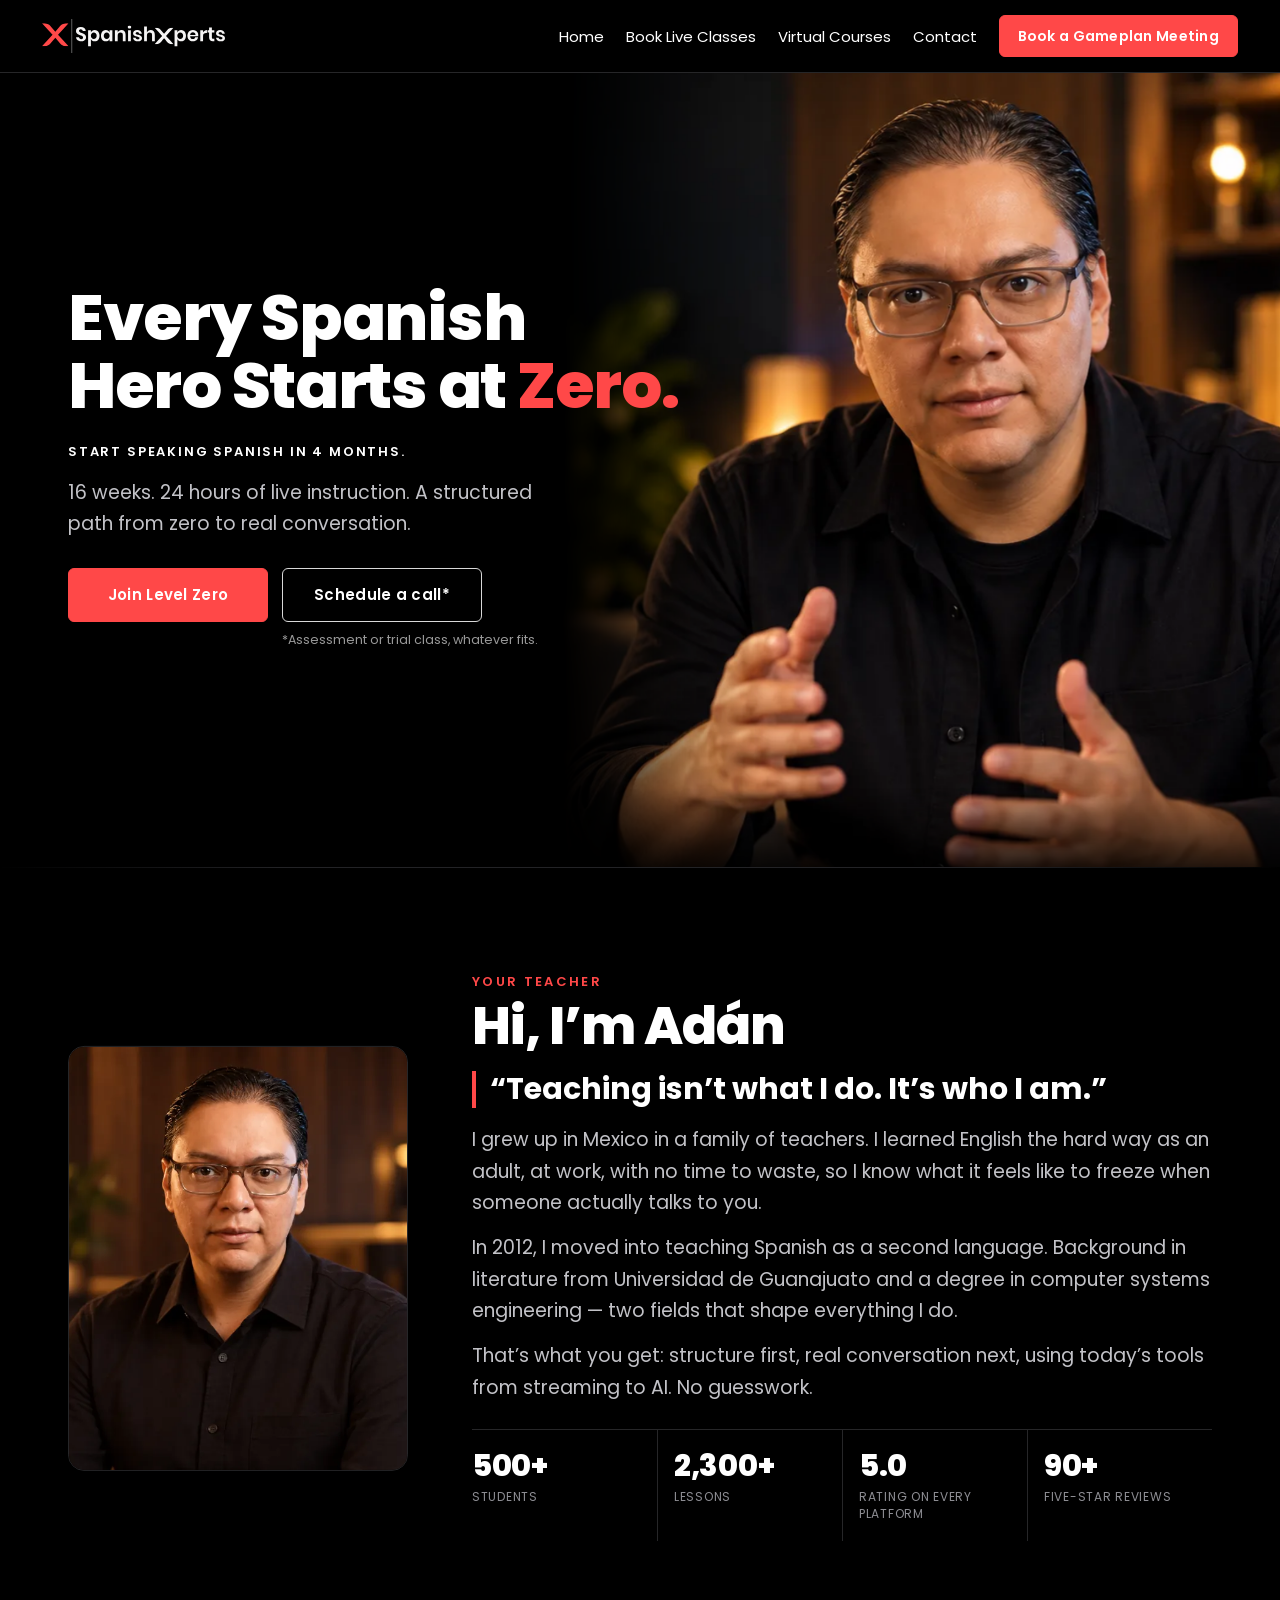
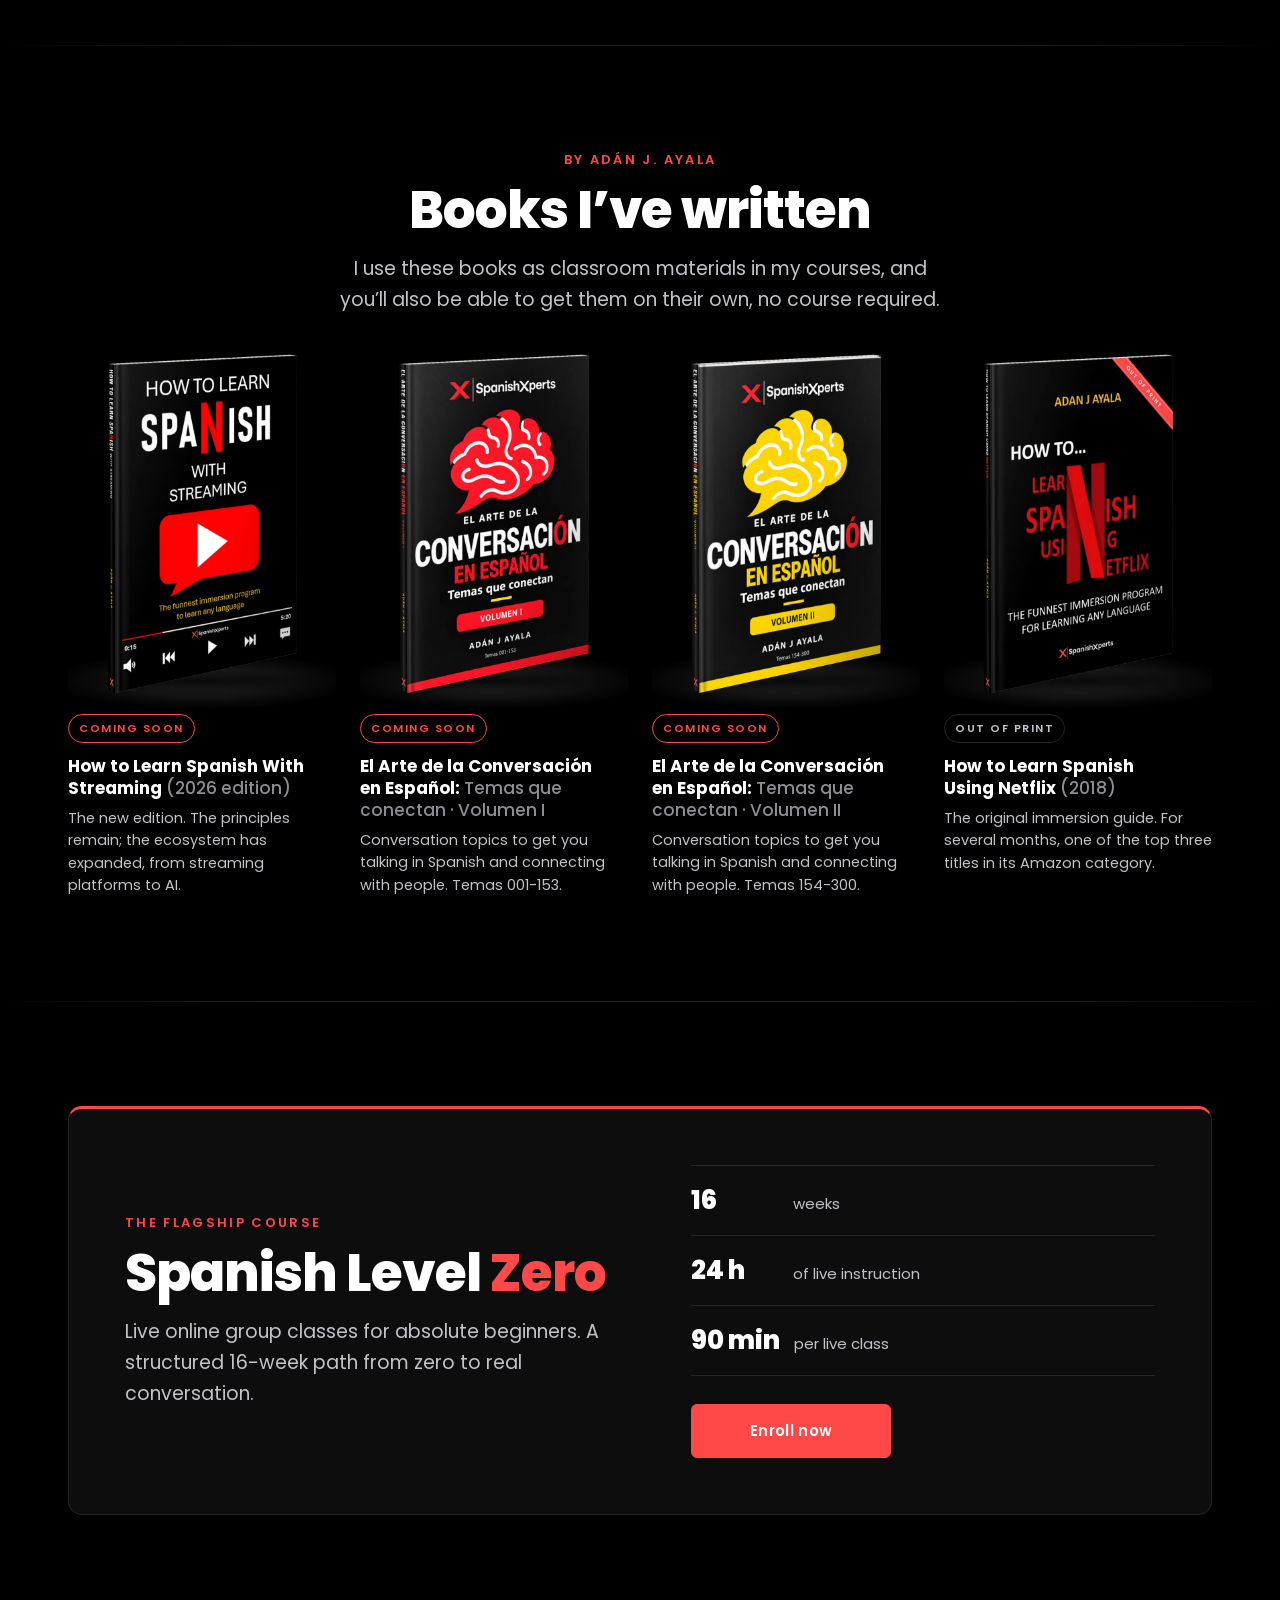
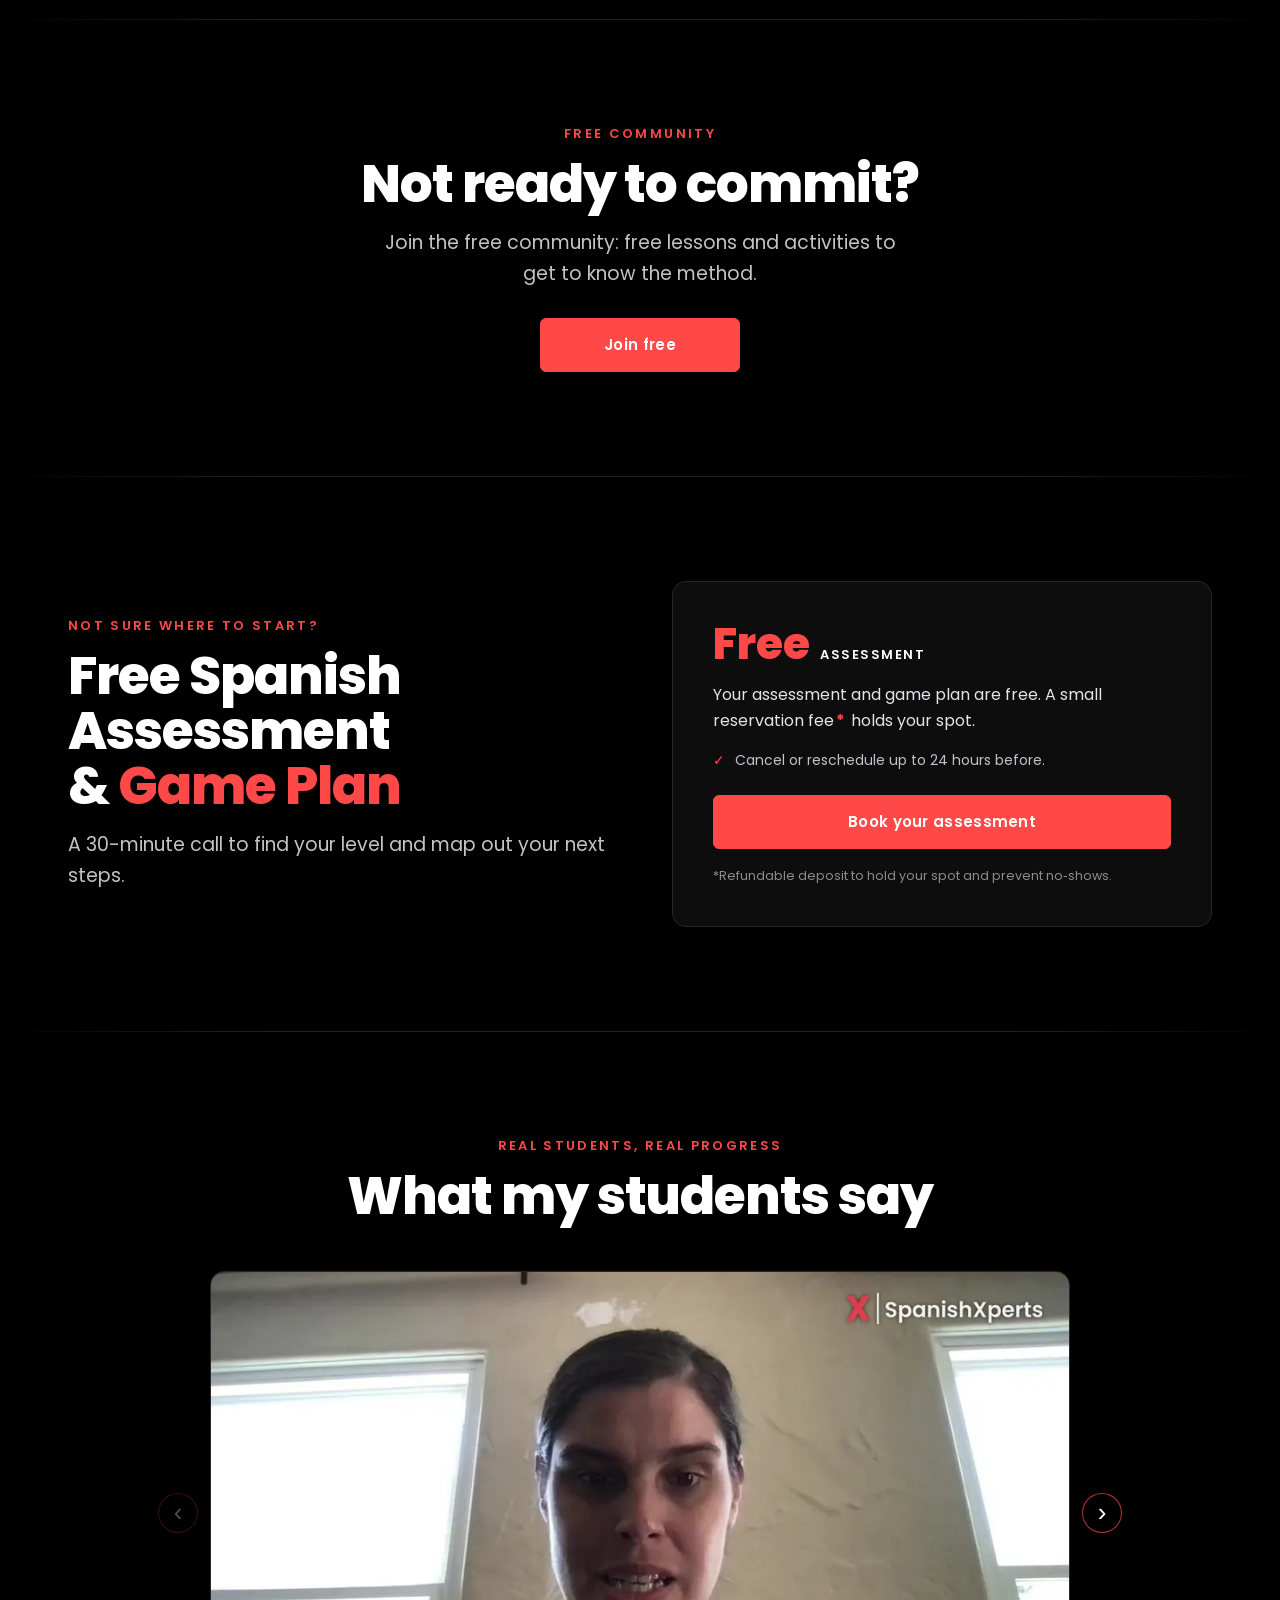
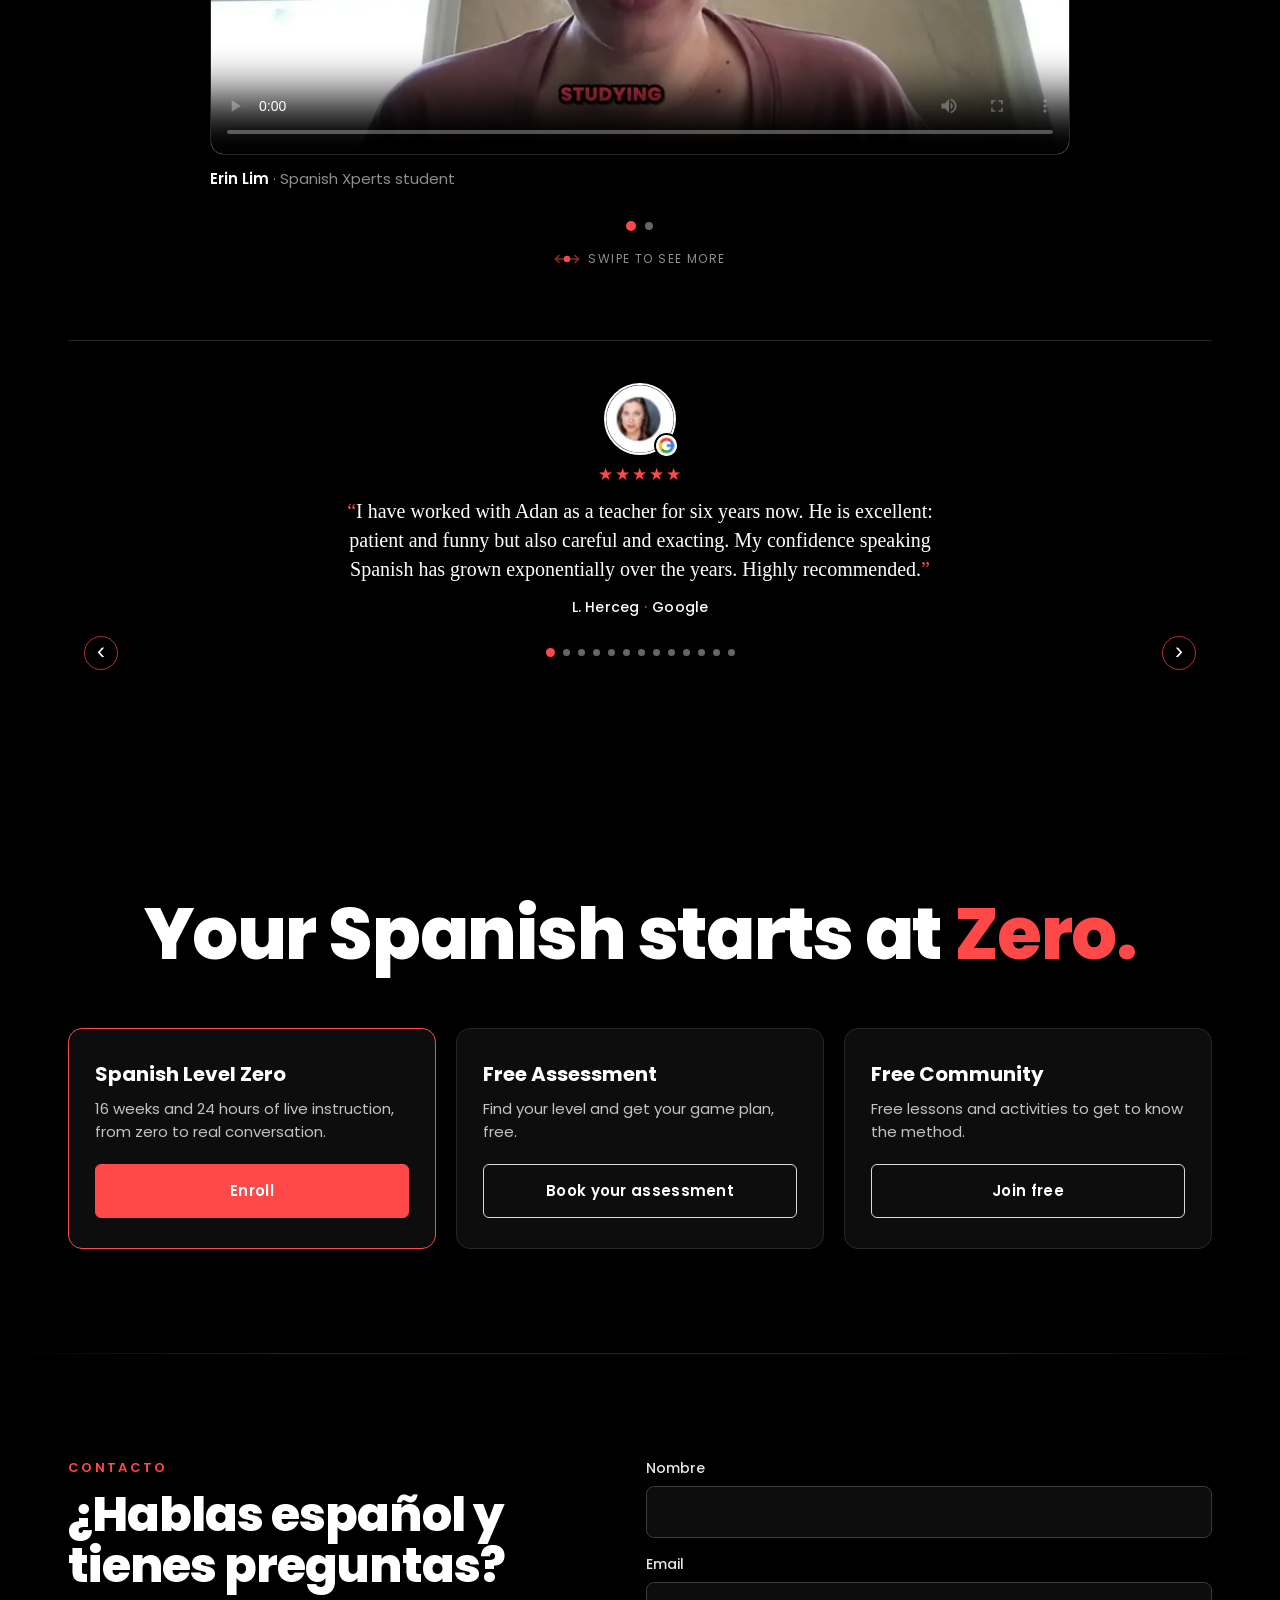
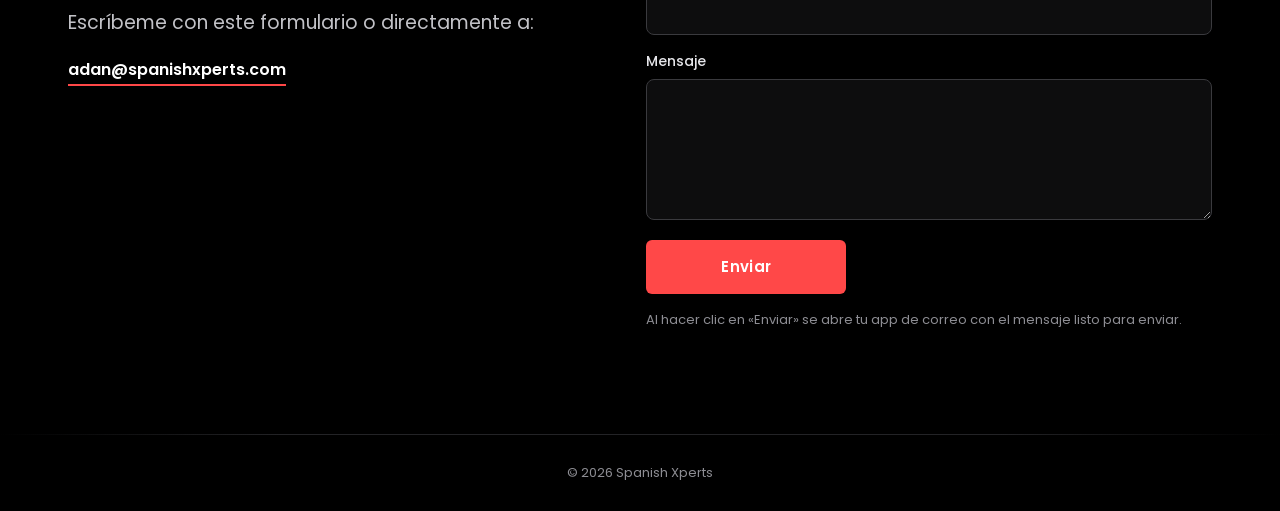
==== index.html @ a9604e14 "Homepage books: unify all covers to one 3/4 mockup template (same angle, size, shape, shadow)" ====
<!doctype html>
<html lang="en">
<head>
<!-- =====================================================================
     CONFIG / PLACEHOLDERS  (Spanish Xperts homepage embed)
     Reemplaza SOLO el texto entre comillas de la derecha por tu URL real
     (debe empezar con https://). No cambies los nombres de la izquierda.
     Ejemplo:  ENROLL_URL: "https://www.spanishxperts.com/level-zero"
     Mientras un valor siga siendo el placeholder, ese botón no hace nada.
     ===================================================================== -->
<script>
window.SX_CONFIG = {
    ENROLL_URL:          "ENROLL_URL"   /* Link de inscripción a Spanish Level Zero (página de pago / plan / programa) */,
    COMMUNITY_URL:       "COMMUNITY_URL"   /* Link para unirse a la comunidad gratuita */,
    ASSESSMENT_URL:      "https://spanishxperts.as.me"   /* Link de Wix Bookings del servicio "Free Spanish Assessment & Game Plan" */,
    VIDEO_LISA_VERTICAL: "https://video.wixstatic.com/video/fa487c_cf9d4efc0e59481c92103ec9bae3cb8b/720p/mp4/file.mp4"   /* URL de Wix Media de lisa_herceg_vertical_logo.mp4 */,
    VIDEO_ERIN_VERTICAL: "https://video.wixstatic.com/video/fa487c_6b6a15435828456ab7bf0d5fbafefe4f/720p/mp4/file.mp4"   /* URL de Wix Media de erin_lim_vertical_logo.mp4 */,
    VIDEO_LISA_16X9:     "https://video.wixstatic.com/video/fa487c_00bb8e5eb4094c19a763ba732ab861a2/720p/mp4/file.mp4"   /* URL de Wix Media de lisa_herceg_16x9_logo.mp4 */,
    VIDEO_ERIN_16X9:     "https://video.wixstatic.com/video/fa487c_65ab8b40d3a34971b05178c5579c52d2/720p/mp4/file.mp4"   /* URL de Wix Media de erin_lim_16x9_logo.mp4 */
};
</script>
<meta charset="utf-8">
<meta name="viewport" content="width=device-width,initial-scale=1">
<title>SpanishXperts – Every Spanish Hero Starts at Zero</title>
<link rel="icon" href="assets/logo.svg">
<link rel="preconnect" href="https://fonts.googleapis.com">
<link rel="preconnect" href="https://fonts.gstatic.com" crossorigin>
<link href="https://fonts.googleapis.com/css2?family=Poppins:wght@400;500;600;700;800&display=swap" rel="stylesheet">
<style>
:root{--sx-red:#FF4848;--sx-bg:#000;--sx-card:#0d0d0e;--sx-line:#262628;--sx-grey:#c2c2c7;--sx-dim:#8d8d93}
*,*::before,*::after{box-sizing:border-box}
html,body{margin:0;padding:0;background:#000;overflow-x:hidden}
body{color:#fff;font-family:Poppins,system-ui,-apple-system,"Segoe UI",Arial,sans-serif;-webkit-font-smoothing:antialiased;-webkit-text-size-adjust:100%;text-size-adjust:100%}
.sx img{display:block;max-width:100%;height:auto}
.sx-wrap{width:100%;max-width:1120px;margin:0 auto;padding:0 22px}
.sx-sec{position:relative;padding:72px 0}
.sx-sec+.sx-sec{border-top:1px solid #161618}
.sx-red{color:var(--sx-red)}
.sx-kicker{margin:0;font-size:12px;font-weight:600;letter-spacing:.18em;text-transform:uppercase;color:var(--sx-red)}
.sx-h1,.sx-h2{margin:0;font-weight:800;letter-spacing:-.02em;line-height:1.06;text-wrap:balance}
.sx-h2{font-size:clamp(30px,8.6vw,52px);margin-top:12px}
.sx-p{margin:16px 0 0;font-size:16px;line-height:1.65;color:var(--sx-grey);font-weight:400}
.sx-btns{display:flex;flex-direction:column;gap:12px;margin-top:28px}.sx-callwrap{display:flex;flex-direction:column;align-items:stretch;gap:8px}.sx-callwrap .sx-btn{width:100%;box-sizing:border-box}.sx .sx-callnote{margin:0;font-size:12.5px;line-height:1.4;color:#9a9a9a;text-align:center}
.sx-btn{display:inline-flex;align-items:center;justify-content:center;min-height:54px;padding:12px 18px;border:1.5px solid var(--sx-red);border-radius:6px;background:var(--sx-red);color:#fff;font:600 15px/1.2 Poppins,system-ui,sans-serif;letter-spacing:.02em;text-decoration:none;text-align:center;cursor:pointer;transition:background .2s,border-color .2s,color .2s,transform .2s;-webkit-tap-highlight-color:transparent}
.sx-btn:hover{background:#ff2f2f;border-color:#ff2f2f}
.sx-btn:focus-visible{outline:2px solid #fff;outline-offset:3px}
.sx-btn.sx-outline{background:transparent;border-color:rgba(255,255,255,.85)}
.sx-btn.sx-outline:hover{background:#fff;color:#000;border-color:#fff}
@media (min-width:768px){
 .sx-wrap{padding:0 40px}
 .sx-sec{padding:104px 0}
 .sx-kicker{font-size:13px}
 .sx-p{font-size:18px}
 .sx-btns{flex-direction:row;flex-wrap:wrap;gap:14px}.sx-callwrap{position:relative;display:block}.sx-callwrap .sx-btn{width:auto}.sx .sx-callnote{position:absolute;top:100%;left:0;right:0;margin-top:9px;white-space:nowrap;text-align:center}.sx-hero .sx-btns{margin-bottom:34px}
 .sx-btn{min-width:200px;padding:12px 28px}
}

.sx-hero{padding:0 0 64px;overflow:hidden}
.sx-hero-photo{position:relative;width:100%;aspect-ratio:900/1060;overflow:hidden;background:#0b0b0b}
.sx .sx-hero-photo img{width:100%;height:100%;object-fit:cover;object-position:50% 0}
.sx-hero-photo::after{content:"";position:absolute;inset:0;background:linear-gradient(0deg,#000 0%,rgba(0,0,0,.8) 12%,rgba(0,0,0,0) 25%)}
.sx-hero-content{position:relative;z-index:2;margin-top:-118px}
.sx-h1{font-size:clamp(36px,10.4vw,80px)}
.sx-hero .sx-tag{margin:22px 0 0;font-size:13px;font-weight:600;letter-spacing:.14em;text-transform:uppercase;color:#fff;line-height:1.5}
.sx-hero .sx-p{max-width:470px}
.sx-small{margin:16px 0 0;font-size:14px;color:var(--sx-dim);text-align:center}
.sx-laptop{margin:40px 0 0;position:relative}
.sx-laptop img{width:100%;aspect-ratio:16/9;object-fit:cover;border-radius:12px;border:1px solid var(--sx-line)}
.sx-laptop figcaption{position:absolute;left:12px;bottom:12px;padding:6px 12px;border-radius:999px;background:rgba(0,0,0,.72);font-size:12px;font-weight:500;letter-spacing:.04em;color:#fff}
.sx-laptop figcaption::before{content:"";display:inline-block;width:7px;height:7px;border-radius:50%;background:var(--sx-red);margin-right:8px;vertical-align:1px}
@media (min-width:900px){
 .sx-hero{padding:0;min-height:720px;display:flex;align-items:center}
 .sx-hero-photo{position:absolute;top:0;left:46.8%;right:0;bottom:0;width:auto;aspect-ratio:auto}
 .sx .sx-hero-photo img{object-position:15% 0;transform:none}
 .sx-hero-photo::before{display:none}
 .sx-hero-photo::after{background:linear-gradient(90deg,#000 0%,rgba(0,0,0,.75) 7%,rgba(0,0,0,.45) 14%,rgba(0,0,0,.18) 21%,rgba(0,0,0,0) 28%),linear-gradient(0deg,rgba(0,0,0,.8) 0%,rgba(0,0,0,0) 10%)}
 .sx-hero-content{margin-top:0;padding-top:96px;padding-bottom:96px}
 .sx-hero-text{max-width:min(560px,calc(54vw - 90px))}
 .sx-h1{font-size:clamp(48px,5.4vw,76px)}
 .sx-small{text-align:left}
 .sx-laptop{position:absolute;z-index:3;margin:0;right:32px;bottom:36px;width:min(270px,21vw);box-shadow:0 18px 50px rgba(0,0,0,.7)}
 .sx-laptop figcaption{font-size:12px;left:10px;bottom:10px;padding:5px 10px}
}

.sx-about-grid{display:grid;grid-template-columns:104px 1fr;column-gap:18px;row-gap:22px;align-items:center}
.sx .sx-portrait{grid-column:1;grid-row:1;width:104px;height:104px;border-radius:14px;object-fit:cover;object-position:50% 16%;border:1px solid var(--sx-line)}
.sx-about-title{grid-column:2;grid-row:1}
.sx-about-title .sx-h2{margin-top:6px}
.sx-about-body{grid-column:1/-1;grid-row:2}
.sx-about-body .sx-p{margin-top:0}
.sx-stats{display:grid;grid-template-columns:1fr 1fr;margin-top:26px;border-top:1px solid var(--sx-line)}
.sx-stat{padding:18px 0;border-bottom:1px solid var(--sx-line)}
.sx-stat:nth-child(odd){padding-right:14px;border-right:1px solid var(--sx-line)}
.sx-stat:nth-child(even){padding-left:16px}
.sx-stat b{display:block;font-size:26px;font-weight:800;line-height:1.1;letter-spacing:-.01em}
.sx-stat span{display:block;margin-top:6px;font-size:12px;line-height:1.4;color:var(--sx-dim);letter-spacing:.06em;text-transform:uppercase}
@media (min-width:768px){
 .sx-about-grid{grid-template-columns:minmax(240px,340px) 1fr;column-gap:64px;row-gap:18px}
 .sx .sx-portrait{grid-row:1/span 2;width:100%;height:auto;aspect-ratio:4/5;border-radius:16px;align-self:center}
 .sx-about-title{align-self:end}
 .sx-about-body{grid-column:2;align-self:start}
 .sx-stats{grid-template-columns:repeat(4,1fr)}
 .sx-stat,.sx-stat:nth-child(odd),.sx-stat:nth-child(even){padding:20px 16px 18px 0;border-right:0;border-bottom:0}
 .sx-stat+.sx-stat{padding-left:16px;border-left:1px solid var(--sx-line)}
 .sx-stat b{font-size:30px}
}

.sx-lz-card{border:1px solid var(--sx-line);border-top:3px solid var(--sx-red);border-radius:14px;background:var(--sx-card);padding:30px 22px}
.sx-facts{list-style:none;margin:26px 0 0;padding:0;display:grid;gap:0;border-top:1px solid var(--sx-line)}
.sx-facts li{display:flex;align-items:baseline;gap:14px;padding:15px 0;border-bottom:1px solid var(--sx-line)}
.sx-facts b{min-width:88px;font-size:26px;font-weight:800;letter-spacing:-.01em}
.sx-facts span{font-size:15px;color:var(--sx-grey)}
.sx-lz .sx-btn{width:100%}
@media (min-width:768px){
 .sx-lz-card{padding:56px;display:grid;grid-template-columns:1.1fr 1fr;gap:56px;align-items:center}
 .sx-facts{margin-top:0}
 .sx-lz .sx-btn{width:auto}
}

.sx-comm{text-align:center}
.sx-comm .sx-p{max-width:520px;margin-left:auto;margin-right:auto}
.sx-comm .sx-btns{align-items:stretch}
@media (min-width:768px){.sx-comm .sx-btns{justify-content:center}}

.sx-as-grid{display:grid;gap:30px}
.sx-as-box{border:1px solid var(--sx-line);border-radius:14px;background:var(--sx-card);padding:26px 22px}
.sx-as-price{display:flex;align-items:baseline;gap:10px;margin:0}
.sx-as-price b{font-size:44px;font-weight:800;line-height:1;color:var(--sx-red)}
.sx-as-price span{font-size:13px;font-weight:600;letter-spacing:.12em;text-transform:uppercase;color:#fff}
.sx-as-box .sx-p{margin-top:16px;font-size:16px;color:#e4e4e7}
.sx-as-note{display:flex;gap:10px;align-items:flex-start;margin:16px 0 0;font-size:14px;line-height:1.5;color:var(--sx-grey)}
.sx-as-note::before{content:"✓";color:var(--sx-red);font-weight:700}
.sx-as-box .sx-btn{width:100%;margin-top:24px}
.sx .sx-ast{color:var(--sx-red);text-decoration:none;font-weight:700;padding:0 2px}
.sx .sx-as-fn{margin:18px 0 0;font-size:12.5px;line-height:1.5;color:var(--sx-dim)}
.sx .sx-as-fn:target{color:#fff}
@media (min-width:768px){
 .sx-as-grid{grid-template-columns:1fr 1fr;gap:64px;align-items:center}
 .sx-as-box{padding:40px}
}

.sx-test-head{text-align:center}
.sx-vrail{display:flex;gap:14px;margin:36px -22px 0;padding:0 22px 6px;overflow-x:auto;scroll-snap-type:x mandatory;-webkit-overflow-scrolling:touch;scrollbar-width:none}
.sx-vrail::-webkit-scrollbar{display:none}
.sx-vcard{flex:0 0 78%;max-width:340px;scroll-snap-align:center;margin:0}
.sx-vcard video{display:block;width:100%;aspect-ratio:9/16;background:#111;border-radius:14px;border:1px solid var(--sx-line);object-fit:cover}
.sx-vcard figcaption{margin-top:10px;font-size:14px;font-weight:600}
.sx-vcard figcaption span{color:var(--sx-dim);font-weight:400}
.sx-swipe{margin:10px 0 0;text-align:center;font-size:12px;letter-spacing:.12em;text-transform:uppercase;color:var(--sx-dim)}
.sx-hgrid{display:none}
.sx-hcard{margin:0}
.sx-hcard video{display:block;width:100%;aspect-ratio:16/9;background:#111;border-radius:14px;border:1px solid var(--sx-line);object-fit:cover}
.sx-hcard figcaption{margin-top:12px;font-size:15px;font-weight:600}
.sx-hcard figcaption span{color:var(--sx-dim);font-weight:400}
.sx-reviews{margin-top:56px;border-top:1px solid var(--sx-line);padding-top:8px}
@media (min-width:500px){.sx-vrail{justify-content:center}}
@media (min-width:768px){
 .sx-vrail,.sx-swipe{display:none}
 .sx-hgrid{display:grid;grid-template-columns:1fr 1fr;gap:28px;margin-top:48px}
 .sx-reviews{margin-top:72px}
}
/* --- review carousel (from testimonials/carousel/carousel.html, namespaced .sxc-) --- */
.sxc{position:relative;width:100%;background:#000;isolation:isolate;outline:none}
.sxc-track{display:grid}
.sxc-slide{grid-area:1/1;display:flex;flex-direction:column;align-items:center;justify-content:center;padding:28px 8px 70px;text-align:center;opacity:0;visibility:hidden;transform:translateX(12px);transition:opacity .3s ease,transform .3s ease}
.sxc-slide.sxc-active{opacity:1;visibility:visible;transform:translateX(0)}
.sxc-avatar-wrap{position:relative;flex:0 0 auto;width:72px;height:72px;margin:0 0 10px}
.sxc-avatar{display:block;width:72px;height:72px;border-radius:50%;object-fit:cover;background:#1c1c1c;border:2px solid #fff}
.sxc-badge{position:absolute;right:-3px;bottom:-3px;width:25px;height:25px;border:2px solid #000;border-radius:50%;background:#fff;object-fit:cover}
.sxc-stars{color:#FF4848;font-family:Arial,sans-serif;font-size:17px;letter-spacing:2px;line-height:20px;height:20px;margin-bottom:12px}
.sxc-quote{max-width:830px;margin:0;color:#fff;font-family:Georgia,"Times New Roman",serif;font-size:17px;line-height:1.45;font-weight:400;text-wrap:balance}
.sxc-quote::before{content:"\201C";color:#FF4848}
.sxc-quote::after{content:"\201D";color:#FF4848}
.sxc-byline{flex:0 0 auto;margin:14px 0 0;color:#fff;font-size:13px;line-height:18px;font-weight:500;letter-spacing:.15px}
.sxc-byline .sxc-dot{color:#FF4848;padding:0 5px}
.sxc-controls{position:absolute;z-index:3;left:0;right:0;bottom:18px;height:34px;display:flex;justify-content:center;align-items:center;pointer-events:none}
.sxc-arrow{position:absolute;top:0;display:grid;place-items:center;width:34px;height:34px;padding:0 0 3px;border:1px solid rgba(255,72,72,.7);border-radius:50%;color:#fff;background:transparent;font:24px/1 Arial,sans-serif;cursor:pointer;pointer-events:auto;transition:background .2s,border-color .2s}
.sxc-arrow:hover,.sxc-arrow:focus-visible{background:#FF4848;border-color:#FF4848;outline:none}
.sxc-prev{left:0}.sxc-next{right:0}
.sxc-dots{display:flex;align-items:center;gap:6px;pointer-events:auto}
.sxc-dot-btn{width:7px;height:7px;padding:0;border:0;border-radius:50%;background:#666;cursor:pointer}
.sxc-dot-btn.sxc-active{width:9px;height:9px;background:#FF4848}
.sxc-dot-btn:focus-visible{outline:2px solid #fff;outline-offset:3px}
@media (min-width:700px){.sxc-slide{padding:34px 80px 72px}.sxc-quote{font-size:20px;line-height:1.45;max-width:880px}.sxc-byline{font-size:14px}.sxc-dots{gap:8px}.sxc-prev{left:16px}.sxc-next{right:16px}}
@media (prefers-reduced-motion:reduce){.sxc-slide{transition:none}}

.sx-close{text-align:center}
.sx-close .sx-h2{font-size:clamp(34px,10vw,72px);margin-top:0}
.sx-paths{display:grid;gap:14px;margin-top:40px;text-align:left}
.sx-path{display:flex;flex-direction:column;border:1px solid var(--sx-line);border-radius:14px;background:var(--sx-card);padding:24px 22px}
.sx-path.sx-main{border-color:var(--sx-red)}
.sx-path h3{margin:0;font-size:20px;font-weight:700}
.sx-path p{margin:8px 0 20px;font-size:15px;line-height:1.55;color:var(--sx-grey);flex:1}
.sx .sx-path .sx-btn{width:100%;min-width:0;padding:12px 14px}
@media (min-width:768px){.sx-paths{grid-template-columns:repeat(3,1fr);gap:20px;margin-top:56px}.sx-path{padding:30px 26px}}

.sx-ct-grid{display:grid;gap:30px}
.sx-ct-mail{display:inline-block;margin-top:18px;font-size:16px;font-weight:600;color:#fff;text-decoration:none;border-bottom:2px solid var(--sx-red);padding-bottom:2px;word-break:break-all}
.sx-form{display:grid;gap:16px}
.sx-field label{display:block;margin-bottom:7px;font-size:14px;font-weight:500;color:#e6e6ea}
.sx-field input,.sx-field textarea{display:block;width:100%;padding:14px 15px;border:1px solid #3a3a3e;border-radius:8px;background:#0d0d0e;color:#fff;font:400 16px/1.4 Poppins,system-ui,sans-serif;-webkit-appearance:none;appearance:none}
.sx-field textarea{min-height:132px;resize:vertical}
.sx-field input:focus,.sx-field textarea:focus{outline:none;border-color:var(--sx-red);box-shadow:0 0 0 3px rgba(255,72,72,.2)}
.sx-form .sx-btn{width:100%;border:0;margin-top:4px}
.sx-form-note{margin:0;font-size:13px;line-height:1.5;color:var(--sx-dim)}
.sx-form-msg{margin:0;font-size:14px;line-height:1.5;color:#fff;min-height:0}
.sx-form-msg:empty{display:none}
.sx-form-msg a{color:#fff}
@media (min-width:768px){.sx-contact .sx-h2{font-size:clamp(34px,4vw,48px)}.sx-ct-grid{grid-template-columns:1fr 1.1fr;gap:64px;align-items:start}.sx-form .sx-btn{width:auto;justify-self:start}}

.sx-foot{padding:28px 0;border-top:1px solid #1d1d1f;text-align:center;font-size:13px;color:var(--sx-dim)}
.sx-foot p{margin:0}

/* wide screens: no hard edges at the embed borders */
@media (min-width:900px){
 .sx-sec+.sx-sec,.sx-foot{border-top:1px solid transparent;border-image:linear-gradient(90deg,rgba(40,40,44,0) 0%,#232326 22%,#232326 78%,rgba(40,40,44,0) 100%) 1}

}

/* full-width layout on large screens */
@media (min-width:1200px){
 .sx-wrap{max-width:1240px;padding:0 48px}
 .sx-hero{min-height:min(860px,62vw)}
 .sx-hero-photo{left:44%}
 .sx-hero-text{max-width:min(760px,48vw)}
 .sx .sx-hero-photo img{object-position:15% 30%}
 .sx-h1{font-size:clamp(64px,5vw,92px)}
 .sx-p{font-size:19px}
}
@media (min-width:1600px){
 .sx-hero-photo{left:52%}
}
/* Books */
.sx-books-head{text-align:center}
.sx-books-rail{display:flex;gap:16px;margin:36px -22px 0;padding:0 22px 6px;overflow-x:auto;scroll-snap-type:x mandatory;-webkit-overflow-scrolling:touch;scrollbar-width:none;list-style:none}
.sx-books-rail::-webkit-scrollbar{display:none}
.sx-book{flex:0 0 76%;max-width:320px;scroll-snap-align:center;margin:0;display:flex;flex-direction:column}
.sx-book-cover{position:relative;display:block;width:100%;aspect-ratio:800/1066;margin:-6% 0 -4%}
.sx-book-cover img{display:block;width:100%;height:100%;object-fit:contain}
.sx-book-label{display:inline-block;align-self:flex-start;margin-top:16px;padding:5px 10px;border:1px solid var(--sx-line);border-radius:999px;font-size:11px;font-weight:600;letter-spacing:.14em;text-transform:uppercase;color:var(--sx-grey)}
.sx-book-label.sx-soon{border-color:var(--sx-red);color:var(--sx-red)}
.sx .sx-book h3{margin:12px 0 0;font-size:17px;font-weight:700;line-height:1.3;color:#fff;text-wrap:balance}
.sx .sx-book h3 span{color:var(--sx-dim);font-weight:500}
.sx .sx-book p{margin:8px 0 0;font-size:14.5px;line-height:1.55;color:var(--sx-grey)}
.sx-books .sx-swipe{margin-top:14px}
@media (min-width:500px){.sx-books-rail{justify-content:flex-start}}
@media (min-width:768px){.sx-books-rail{margin:44px -40px 0;padding:0 40px 6px}}
@media (min-width:900px){
 .sx-books-rail{display:grid;grid-template-columns:repeat(3,1fr);gap:32px;margin:52px 0 0;padding:0;overflow:visible}
 .sx-book{max-width:none}
 .sx-books .sx-swipe{display:none}
}
.sx-about-body .sx-p+.sx-p{margin-top:14px}
.sx-about-lead{font-size:clamp(22px,5.6vw,30px);font-weight:700;line-height:1.25;color:#fff;margin:0 0 16px;border-left:4px solid #FF4848;padding-left:14px}
</style>
<style id="sxh-standalone">
html,body{overflow-x:hidden;margin:0}
section[id]{scroll-margin-top:var(--sxh-h,72px)}
.sxh{position:sticky;top:0;z-index:1000;background:#000;border-bottom:1px solid var(--sx-line,#262628);font-family:Poppins,system-ui,sans-serif}
.sxh-in{max-width:1240px;margin:0 auto;padding:0 22px;height:72px;display:flex;align-items:center;justify-content:space-between;gap:16px}
.sxh-logo{display:flex;align-items:center;flex:0 0 auto;min-width:0;text-decoration:none}
.sxh-logo img{display:block;height:34px;width:auto;max-width:100%}
.sxh-nav{display:flex;align-items:center;gap:22px}
.sxh-links{display:flex;align-items:center;gap:22px;list-style:none;margin:0;padding:0}
.sxh-links a{color:#fff;text-decoration:none;font-size:15px;font-weight:400;white-space:nowrap;padding:6px 0;border-bottom:2px solid transparent;transition:color .2s,border-color .2s}
.sxh-links a:hover,.sxh-links a:focus-visible{color:var(--sx-red);border-bottom-color:var(--sx-red)}
.sxh-cta{display:inline-flex;align-items:center;justify-content:center;white-space:nowrap;min-height:42px;padding:10px 18px;background:var(--sx-red);border:1.5px solid var(--sx-red);border-radius:6px;color:#fff;font:600 14px/1.2 Poppins,system-ui,sans-serif;letter-spacing:.02em;text-decoration:none;transition:background .2s,color .2s}
.sxh-cta:hover,.sxh-cta:focus-visible{background:transparent;color:var(--sx-red)}
.sxh-burger{display:none;flex:0 0 auto;width:44px;height:44px;padding:0;margin:0 -8px 0 0;background:transparent;border:0;cursor:pointer;align-items:center;justify-content:center;-webkit-tap-highlight-color:transparent}
.sxh-burger span,.sxh-burger span::before,.sxh-burger span::after{display:block;width:24px;height:2px;background:#fff;border-radius:2px;position:relative;transition:transform .25s,background .25s}
.sxh-burger span::before,.sxh-burger span::after{content:"";position:absolute;left:0}
.sxh-burger span::before{top:-7px}.sxh-burger span::after{top:7px}
.sxh.is-open .sxh-burger span{background:transparent}
.sxh.is-open .sxh-burger span::before{transform:translateY(7px) rotate(45deg)}
.sxh.is-open .sxh-burger span::after{transform:translateY(-7px) rotate(-45deg)}
@media (min-width:900px) and (max-width:1099px){
 .sxh-logo img{height:30px}
 .sxh-nav,.sxh-links{gap:16px}
 .sxh-links a{font-size:14px}
 .sxh-cta{padding:9px 14px;font-size:13px}
}
@media (max-width:899px){
 .sxh-in{height:64px}
 .sxh-logo img{height:30px}
 .sxh-burger{display:inline-flex}
 .sxh-nav{display:none;position:absolute;left:0;right:0;top:100%;flex-direction:column;align-items:stretch;gap:0;background:#000;border-bottom:1px solid var(--sx-line,#262628);padding:8px 22px 22px;max-height:calc(100vh - 64px);overflow-y:auto}
 .sxh.is-open .sxh-nav{display:flex}
 .sxh-links{flex-direction:column;align-items:stretch;gap:0}
 .sxh-links li{border-bottom:1px solid var(--sx-line,#262628)}
 .sxh-links a{display:block;padding:14px 0;font-size:16px;border-bottom:0}
 .sxh-cta{margin-top:18px;min-height:50px;font-size:15px}
}
@media (max-width:380px){.sxh-logo img{height:26px}}
</style>
<style id="sx-anim">
/* ===== Subtle motion (added Oct 3 2026). Everything is visible unless JS adds .sx-anim to <html>. ===== */
.sx-anim [data-sx-reveal]{opacity:0;transform:translate3d(0,20px,0);transition:opacity .65s cubic-bezier(.22,.61,.36,1),transform .65s cubic-bezier(.22,.61,.36,1);transition-delay:var(--sx-d,0ms)}
.sx-anim [data-sx-reveal="fade"]{transform:none}
.sx-anim [data-sx-reveal].is-in{opacity:1;transform:none}
.sx .sx-hero-photo img{will-change:transform}
/* buttons & links */
.sx .sx-btn{transition:background-color .2s ease,border-color .2s ease,color .2s ease,transform .2s ease,box-shadow .2s ease}
.sxh-cta{transition:background-color .2s ease,color .2s ease,transform .2s ease,box-shadow .2s ease}
.sx-ct-mail{transition:color .2s ease,border-color .2s ease}
.sxc-arrow{transition:background-color .2s ease,border-color .2s ease,transform .2s ease}
.sx a:focus-visible,.sx button:focus-visible,.sxc:focus-visible{outline:2px solid var(--sx-red);outline-offset:3px;border-radius:4px}
.sx .sx-btn:focus-visible{outline:2px solid #fff;outline-offset:3px;box-shadow:0 0 0 5px rgba(255,72,72,.35)}
/* books: very slow float (only after reveal) */
@keyframes sx-float{from{transform:translate3d(0,0,0)}to{transform:translate3d(0,-6px,0)}}
.sx-book-cover img{transition:transform .6s cubic-bezier(.22,.61,.36,1),filter .6s ease}
.sx-anim .sx-book.is-in .sx-book-cover{animation:sx-float 7s ease-in-out infinite alternate;animation-delay:var(--sx-fd,0s)}
@media (hover:hover) and (pointer:fine){
 .sx .sx-btn:hover{transform:translateY(-2px);box-shadow:0 10px 24px rgba(255,72,72,.28)}
 .sx .sx-btn.sx-outline:hover{box-shadow:0 10px 24px rgba(255,255,255,.12)}
 .sx .sx-btn:active{transform:translateY(0);box-shadow:none}
 .sxh-cta:hover{transform:translateY(-1px)}
 .sx-ct-mail:hover{color:var(--sx-red)}
 .sxc-arrow:hover{background:rgba(255,72,72,.16);border-color:var(--sx-red)}
 .sx-book:hover .sx-book-cover img{transform:perspective(1200px) translate3d(0,-10px,0) rotateY(-4deg) rotateZ(-.6deg);filter:drop-shadow(0 18px 26px rgba(255,72,72,.10))}
}
@media (prefers-reduced-motion:reduce){
 .sx-anim [data-sx-reveal]{opacity:1!important;transform:none!important;transition:none!important}
 .sx-book-cover,.sx-anim .sx-book.is-in .sx-book-cover{animation:none!important}
 .sx-book-cover img,.sx .sx-btn,.sxh-cta,.sxc-arrow{transition:none!important}
 .sx-book:hover .sx-book-cover img,.sx .sx-btn:hover,.sxh-cta:hover{transform:none!important}
 .sx .sx-hero-photo img,.sx .sx-portrait{transform:none!important}
}
</style>
<style id="sx-vidcarousel">
/* Oct 3 2026: testimonial videos = carousel on phone (.sx-vrail) and desktop (.sx-hgrid); replaces sx-stackfix */
#testimonials .sx-vrail{justify-content:flex-start;scroll-padding-inline:22px;overscroll-behavior-x:contain}
#testimonials .sx-vcard{scroll-snap-align:start;scroll-snap-stop:always}
#testimonials .sx-swipe{display:none}
#testimonials .sx-vc-nav.sx-bk-nav{display:flex}
#testimonials .sx-vc-nav[hidden]{display:none!important}
#testimonials .sx-vc-nav .sx-bk-dots{flex-wrap:wrap;justify-content:center;max-width:calc(100vw - 160px)}
#testimonials .sx-vc-nav .sx-bk-dots{gap:2px}
#testimonials .sx-vc-nav .sx-bk-dot{width:16px}
@media (max-width:767px){#testimonials .sx-vc-nav-d{display:none!important}}
@media (min-width:768px){
 #testimonials .sx-vc-nav-m{display:none!important}
 #testimonials .sx-hgrid{display:flex;gap:24px;overflow-x:auto;scroll-snap-type:x mandatory;-webkit-overflow-scrolling:touch;scrollbar-width:none;overscroll-behavior-x:contain;padding-bottom:6px}
 #testimonials .sx-hgrid::-webkit-scrollbar{display:none}
 #testimonials .sx-hcard{flex:0 0 86%;min-width:0;scroll-snap-align:start;scroll-snap-stop:always}
}
@media (min-width:1024px){#testimonials .sx-hcard{flex-basis:68%}}
</style>
<style id="sx-books-carousel">
/* Oct 3 2026: Books rail = visible carousel (arrows, dots, swipe hint) while it scrolls */
.sx-bk-nav{display:none;flex-direction:column;align-items:center;gap:12px;margin-top:18px}
.sx-bk-nav[hidden]{display:none!important}
.sx-bk-ctrl{display:flex;align-items:center;justify-content:center;gap:18px}
.sx-bk-arrow{display:grid;place-items:center;width:40px;height:40px;padding:0 0 3px;border:1px solid rgba(255,72,72,.7);border-radius:50%;color:#fff;background:#000;font:26px/1 Arial,sans-serif;cursor:pointer;-webkit-tap-highlight-color:transparent;transition:background-color .2s ease,border-color .2s ease,opacity .2s ease}
.sx-bk-arrow:hover,.sx-bk-arrow:focus-visible{background:#FF4848;border-color:#FF4848;outline:none}
.sx-bk-arrow:focus-visible{box-shadow:0 0 0 3px #000,0 0 0 5px #fff}
.sx-bk-arrow:disabled{opacity:.3;cursor:default;background:#000;border-color:rgba(255,72,72,.7)}
.sx-bk-dots{display:flex;align-items:center;gap:4px}
.sx-bk-dot{display:grid;place-items:center;width:24px;height:24px;padding:0;border:0;background:transparent;cursor:pointer;-webkit-tap-highlight-color:transparent}
.sx-bk-dot::before{content:"";display:block;width:8px;height:8px;border-radius:50%;background:#666;transition:background-color .2s ease,transform .2s ease}
.sx-bk-dot.is-active::before{background:#FF4848;transform:scale(1.25)}
.sx-bk-dot:focus-visible{outline:2px solid #fff;outline-offset:0;border-radius:50%}
.sx-bk-hint{display:flex;align-items:center;gap:8px;margin:0;font-size:12px;letter-spacing:.12em;text-transform:uppercase;color:var(--sx-dim)}
.sx-bk-hint svg{width:26px;height:16px;flex:0 0 auto;color:#FF4848}
.sx-bk-hint .sx-bk-tip{animation:sx-bk-swipe 2.4s ease-in-out infinite}
@keyframes sx-bk-swipe{0%,100%{transform:translateX(-5px)}50%{transform:translateX(5px)}}
@media (max-width:899px){.sx-bk-nav{display:flex}.sx-books .sx-swipe{display:none}}
@media (prefers-reduced-motion:reduce){.sx-bk-hint .sx-bk-tip{animation:none}.sx-bk-arrow,.sx-bk-dot::before{transition:none}}
</style>
<style id="sx-sidearrows">
/* Oct 3 2026: one item per view (no peek) + prev/next arrows on the media sides, both carousels */
#books>.sx-wrap,#testimonials>.sx-wrap{position:relative}
.sx-bk-nav .sx-bk-arrow{position:absolute;z-index:4;top:var(--sx-ay,50%);transform:translateY(-50%);background:rgba(0,0,0,.55)}
.sx-bk-nav .sx-bk-prev{left:var(--sx-al,0px)}
.sx-bk-nav .sx-bk-next{left:var(--sx-ar,auto)}
.sx-bk-nav .sx-bk-arrow:hover,.sx-bk-nav .sx-bk-arrow:focus-visible{background:#FF4848}
.sx-bk-nav .sx-bk-arrow:disabled{background:rgba(0,0,0,.55)}
/* books, while the rail scrolls */
@media (max-width:899px){
 .sx-books-rail{gap:0;margin-left:0;margin-right:0;padding:0 0 6px;scroll-padding:0}
 .sx-book{flex:0 0 100%;max-width:none;scroll-snap-align:center;scroll-snap-stop:always;padding-inline:max(0px,calc((100% - 340px)/2))}
}
/* videos: phone rail */
#testimonials .sx-vrail{gap:0;margin-left:0;margin-right:0;padding:0 0 6px;scroll-padding:0}
#testimonials .sx-vcard{flex:0 0 100%;max-width:none;scroll-snap-align:center;padding-inline:max(0px,calc((100% - 340px)/2))}
/* videos: desktop rail */
@media (min-width:768px){
 #testimonials .sx-hgrid{gap:0}
 #testimonials .sx-hcard,#testimonials .sx-hcard:first-child{flex:0 0 100%;scroll-snap-align:center;padding-inline:max(0px,calc((100% - 860px)/2))}
}
</style>
<style id="sx-books4">
/* Oct 5 2026: 4 books (Streaming, El Arte Vol I + Vol II, Netflix 2018) + books/courses note */
.sx-books-head .sx-books-note{max-width:600px;margin-left:auto;margin-right:auto}
@media (min-width:900px){.sx-books-rail{grid-template-columns:repeat(4,1fr);gap:24px}}
@media (min-width:900px) and (max-width:1099px){.sx .sx-book h3{font-size:16px}}
</style>
</head>
<body class="sx">
<header class="sxh" id="sx-header">
  <div class="sxh-in">
    <a class="sxh-logo" href="https://adan763.wixsite.com/spanisxpertspilot" aria-label="SpanishXperts home"><img src="assets/logo.svg" alt="SpanishXperts" width="369" height="69"></a>
    <button class="sxh-burger" type="button" aria-label="Open menu" aria-expanded="false" aria-controls="sxh-nav"><span></span></button>
    <nav class="sxh-nav" id="sxh-nav" aria-label="Main">
      <ul class="sxh-links">
        <li><a href="https://adan763.wixsite.com/spanisxpertspilot">Home</a></li>
        <li><a href="https://adan763.wixsite.com/spanisxpertspilot/book-online">Book Live Classes</a></li>
        <li><a href="https://adan763.wixsite.com/spanisxpertspilot/learning-modules">Virtual Courses</a></li>
        <li><a href="#contacto">Contact</a></li>
      </ul>
      <a class="sxh-cta" href="https://spanishxperts.as.me">Book a Gameplan Meeting</a>
    </nav>
  </div>
</header>
<script>
(function(){var h=document.getElementById("sx-header"),b=h.querySelector(".sxh-burger"),n=h.querySelector(".sxh-nav");
function set(o){h.classList.toggle("is-open",o);b.setAttribute("aria-expanded",o?"true":"false");b.setAttribute("aria-label",o?"Close menu":"Open menu")}
b.addEventListener("click",function(){set(!h.classList.contains("is-open"))});
[].forEach.call(n.querySelectorAll("a"),function(a){a.addEventListener("click",function(){set(false)})});
document.addEventListener("keydown",function(e){if(e.key==="Escape")set(false)});
document.addEventListener("click",function(e){if(!h.contains(e.target))set(false)});
var mq=window.matchMedia("(min-width:900px)");function mm(){if(mq.matches)set(false)}mq.addEventListener?mq.addEventListener("change",mm):mq.addListener(mm);
function hh(){document.documentElement.style.setProperty("--sxh-h",h.offsetHeight+"px")}hh();window.addEventListener("resize",hh);
})();
</script>

<section class="sx-sec sx-hero" id="top">
  <div class="sx-hero-photo"><img src="[data-uri]" alt="Adán J. Ayala, Spanish teacher" width="900" height="1059"></div>
  <div class="sx-wrap sx-hero-content">
    <div class="sx-hero-text">
      <h1 class="sx-h1">Every Spanish Hero Starts at <span class="sx-red">Zero.</span></h1>
      <p class="sx-tag">Start speaking Spanish in 4 months.</p>
      <p class="sx-p">16 weeks. 24 hours of live instruction. A structured path from zero to real conversation.</p>
      <div class="sx-btns">
        <a class="sx-btn" href="#level-zero" data-sx-scroll>Join Level Zero</a>
        <div class="sx-callwrap"><a class="sx-btn sx-outline" href="#assessment" data-sx-scroll>Schedule a call*</a><p class="sx-callnote">*Assessment or trial class, whatever fits.</p></div>
      </div>
    </div>
  </div>
</section>
<section class="sx-sec sx-about" id="about">
  <div class="sx-wrap sx-about-grid">
    <img class="sx-portrait" src="[data-uri]" alt="Adán J. Ayala" width="600" height="695" loading="lazy">
    <div class="sx-about-title"><p class="sx-kicker">Your teacher</p><h2 class="sx-h2">Hi, I&rsquo;m Adán</h2></div>
    <div class="sx-about-body">
      <p class="sx-about-lead">&ldquo;Teaching isn&rsquo;t what I do. It&rsquo;s who I am.&rdquo;</p>
      <p class="sx-p">I grew up in Mexico in a family of teachers. I learned English the hard way as an adult, at work, with no time to waste, so I know what it feels like to freeze when someone actually talks to you.</p>
      <p class="sx-p">In 2012, I moved into teaching Spanish as a second language. Background in literature from Universidad de Guanajuato and a degree in computer systems engineering &mdash; two fields that shape everything I do.</p>
      <p class="sx-p">That&rsquo;s what you get: structure first, real conversation next, using today&rsquo;s tools from streaming to AI. No guesswork.</p>
      <div class="sx-stats">
        <div class="sx-stat"><b>500+</b><span>students</span></div>
        <div class="sx-stat"><b>2,300+</b><span>lessons</span></div>
        <div class="sx-stat"><b>5.0</b><span>rating on every platform</span></div>
        <div class="sx-stat"><b>90+</b><span>five-star reviews</span></div>
      </div>
    </div>
  </div>
</section>
<section class="sx-sec sx-books" id="books">
  <div class="sx-wrap">
    <div class="sx-books-head"><p class="sx-kicker">By Adán J. Ayala</p><h2 class="sx-h2">Books I&rsquo;ve written</h2><p class="sx-p sx-books-note">I use these books as classroom materials in my courses, and you&rsquo;ll also be able to get them on their own, no course required.</p></div>
    <ul class="sx-books-rail" id="sx-books-rail" aria-label="Books by Adán J. Ayala">
      <li class="sx-book">
        <span class="sx-book-cover"><img src="assets/books/mockup_with_streaming.webp?v=20261005" alt="How to Learn Spanish With Streaming by Adán J. Ayala, paperback" width="800" height="1066" loading="lazy" decoding="async"></span>
        <span class="sx-book-label sx-soon">Coming soon</span>
        <h3>How to Learn Spanish With Streaming <span>(2026 edition)</span></h3>
        <p>The new edition. The principles remain; the ecosystem has expanded, from streaming platforms to AI.</p>
      </li>
      <li class="sx-book">
        <span class="sx-book-cover"><img src="assets/books/mockup_arte_conversacion_vol1.webp?v=20261005" alt="El Arte de la Conversación en Español, Temas que conectan, Volumen I by Adán J. Ayala, paperback" width="800" height="1066" loading="lazy" decoding="async"></span>
        <span class="sx-book-label sx-soon">Coming soon</span>
        <h3 lang="es">El Arte de la Conversación en Español: <span>Temas que conectan &middot; Volumen I</span></h3>
        <p>Conversation topics to get you talking in Spanish and connecting with people. Temas 001-153.</p>
      </li>
      <li class="sx-book">
        <span class="sx-book-cover"><img src="assets/books/mockup_arte_conversacion_vol2.webp?v=20261005" alt="El Arte de la Conversación en Español, Temas que conectan, Volumen II by Adán J. Ayala, paperback" width="800" height="1066" loading="lazy" decoding="async"></span>
        <span class="sx-book-label sx-soon">Coming soon</span>
        <h3 lang="es">El Arte de la Conversación en Español: <span>Temas que conectan &middot; Volumen II</span></h3>
        <p>Conversation topics to get you talking in Spanish and connecting with people. Temas 154-300.</p>
      </li>
      <li class="sx-book">
        <span class="sx-book-cover"><img src="assets/books/mockup_netflix_2018.webp?v=20261005" alt="How to Learn Spanish Using Netflix by Adán J. Ayala, paperback (out of print)" width="800" height="1066" loading="lazy" decoding="async"></span>
        <span class="sx-book-label">Out of print</span>
        <h3>How to Learn Spanish Using Netflix <span>(2018)</span></h3>
        <p>The original immersion guide. For several months, one of the top three titles in its Amazon category.</p>
      </li>
    </ul>
    <div class="sx-bk-nav" role="group" aria-label="Books carousel controls">
      <div class="sx-bk-ctrl"><button class="sx-bk-arrow sx-bk-prev" type="button" aria-label="Previous book" aria-controls="sx-books-rail">&lsaquo;</button><div class="sx-bk-dots"></div><button class="sx-bk-arrow sx-bk-next" type="button" aria-label="Next book" aria-controls="sx-books-rail">&rsaquo;</button></div>
      <p class="sx-bk-hint"><svg viewBox="0 0 26 16" aria-hidden="true" focusable="false"><path d="M1 8h24M5 4.5 1.5 8 5 11.5M21 4.5 24.5 8 21 11.5" fill="none" stroke="currentColor" stroke-width="1.6" stroke-linecap="round" stroke-linejoin="round" opacity=".55"/><circle class="sx-bk-tip" cx="13" cy="8" r="3.2" fill="currentColor"/></svg>Swipe to see more</p>
    </div>
    <p class="sx-swipe">Swipe for more &rarr;</p>
  </div>
</section>
<section class="sx-sec sx-lz" id="level-zero">
  <div class="sx-wrap">
    <div class="sx-lz-card">
      <div>
        <p class="sx-kicker">The flagship course</p>
        <h2 class="sx-h2">Spanish Level <span class="sx-red">Zero</span></h2>
        <p class="sx-p">Live online group classes for absolute beginners. A structured 16-week path from zero to real conversation.</p>
      </div>
      <div>
        <ul class="sx-facts">
          <li><b>16</b><span>weeks</span></li>
          <li><b>24 h</b><span>of live instruction</span></li>
          <li><b>90 min</b><span>per live class</span></li>
        </ul>
        <div class="sx-btns"><a class="sx-btn" href="#" target="_top" data-sx-link="ENROLL_URL">Enroll now</a></div>
      </div>
    </div>
  </div>
</section>
<section class="sx-sec sx-comm" id="community">
  <div class="sx-wrap">
    <p class="sx-kicker">Free community</p>
    <h2 class="sx-h2">Not ready to commit?</h2>
    <p class="sx-p">Join the free community: free lessons and activities to get to know the method.</p>
    <div class="sx-btns"><a class="sx-btn" href="#" target="_top" data-sx-link="COMMUNITY_URL">Join free</a></div>
  </div>
</section>
<section class="sx-sec sx-assess" id="assessment">
  <div class="sx-wrap sx-as-grid">
    <div>
      <p class="sx-kicker">Not sure where to start?</p>
      <h2 class="sx-h2">Free Spanish Assessment &amp; <span class="sx-red">Game Plan</span></h2>
      <p class="sx-p">A 30-minute call to find your level and map out your next steps.</p>
    </div>
    <div class="sx-as-box">
      <p class="sx-as-price"><b>Free</b><span>assessment</span></p>
      <p class="sx-p">Your assessment and game plan are free. A small reservation fee<a class="sx-ast" href="#sx-as-fn" aria-describedby="sx-as-fn">*</a> holds your spot.</p>
      <p class="sx-as-note">Cancel or reschedule up to 24 hours before.</p>
      <a class="sx-btn" href="#" target="_top" data-sx-link="ASSESSMENT_URL">Book your assessment</a>
      <p class="sx-as-fn" id="sx-as-fn">*Refundable deposit to hold your spot and prevent no&#8209;shows.</p>
    </div>
  </div>
</section>
<section class="sx-sec sx-test" id="testimonials">
  <div class="sx-wrap">
    <div class="sx-test-head"><p class="sx-kicker">Real students, real progress</p><h2 class="sx-h2">What my students say</h2></div>
    <div class="sx-vrail" id="sx-vrail" aria-label="Video testimonials">
      <figure class="sx-vcard"><video controls playsinline preload="metadata" poster="[data-uri]" data-sx-video="VIDEO_LISA_VERTICAL"></video><figcaption>Lisa Herceg <span>&middot; Spanish Xperts student</span></figcaption></figure>
      <figure class="sx-vcard"><video controls playsinline preload="metadata" poster="[data-uri]" data-sx-video="VIDEO_ERIN_VERTICAL"></video><figcaption>Erin Lim <span>&middot; Spanish Xperts student</span></figcaption></figure>
    </div>
    <div class="sx-bk-nav sx-vc-nav sx-vc-nav-m" role="group" aria-label="Video testimonials carousel controls" hidden>
      <div class="sx-bk-ctrl"><button class="sx-bk-arrow sx-bk-prev" type="button" aria-label="Previous video" aria-controls="sx-vrail">&lsaquo;</button><div class="sx-bk-dots"></div><button class="sx-bk-arrow sx-bk-next" type="button" aria-label="Next video" aria-controls="sx-vrail">&rsaquo;</button></div>
      <p class="sx-bk-hint"><svg viewBox="0 0 26 16" aria-hidden="true" focusable="false"><path d="M1 8h24M5 4.5 1.5 8 5 11.5M21 4.5 24.5 8 21 11.5" fill="none" stroke="currentColor" stroke-width="1.6" stroke-linecap="round" stroke-linejoin="round" opacity=".55"/><circle class="sx-bk-tip" cx="13" cy="8" r="3.2" fill="currentColor"/></svg>Swipe to see more</p>
    </div>
    <p class="sx-swipe">Swipe for more &rarr;</p>
    <div class="sx-hgrid" id="sx-hgrid" aria-label="Video testimonials">
      <figure class="sx-hcard"><video controls playsinline preload="metadata" poster="[data-uri]" data-sx-video="VIDEO_LISA_16X9"></video><figcaption>Lisa Herceg <span>&middot; Spanish Xperts student</span></figcaption></figure>
      <figure class="sx-hcard"><video controls playsinline preload="metadata" poster="[data-uri]" data-sx-video="VIDEO_ERIN_16X9"></video><figcaption>Erin Lim <span>&middot; Spanish Xperts student</span></figcaption></figure>
    </div>
    <div class="sx-bk-nav sx-vc-nav sx-vc-nav-d" role="group" aria-label="Video testimonials carousel controls" hidden>
      <div class="sx-bk-ctrl"><button class="sx-bk-arrow sx-bk-prev" type="button" aria-label="Previous video" aria-controls="sx-hgrid">&lsaquo;</button><div class="sx-bk-dots"></div><button class="sx-bk-arrow sx-bk-next" type="button" aria-label="Next video" aria-controls="sx-hgrid">&rsaquo;</button></div>
      <p class="sx-bk-hint"><svg viewBox="0 0 26 16" aria-hidden="true" focusable="false"><path d="M1 8h24M5 4.5 1.5 8 5 11.5M21 4.5 24.5 8 21 11.5" fill="none" stroke="currentColor" stroke-width="1.6" stroke-linecap="round" stroke-linejoin="round" opacity=".55"/><circle class="sx-bk-tip" cx="13" cy="8" r="3.2" fill="currentColor"/></svg>Swipe to see more</p>
    </div>
    <div class="sx-reviews">
      <div class="sxc" tabindex="0" aria-label="Student reviews" aria-roledescription="carousel">
        <div class="sxc-track"><article class="sxc-slide sxc-active" aria-hidden="false"><div class="sxc-avatar-wrap"><img class="sxc-avatar" src="[data-uri]" alt=""><img class="sxc-badge" src="[data-uri]" alt=""></div><div class="sxc-stars" aria-label="5 out of 5 stars">&#9733;&#9733;&#9733;&#9733;&#9733;</div><p class="sxc-quote">I have worked with Adan as a teacher for six years now. He is excellent: patient and funny but also careful and exacting. My confidence speaking Spanish has grown exponentially over the years. Highly recommended.</p><p class="sxc-byline">L. Herceg<span class="sxc-dot">&middot;</span>Google</p></article><article class="sxc-slide" aria-hidden="true"><div class="sxc-avatar-wrap"><img class="sxc-avatar" src="[data-uri]" alt=""><img class="sxc-badge" src="[data-uri]" alt=""></div><div class="sxc-stars" aria-label="5 out of 5 stars">&#9733;&#9733;&#9733;&#9733;&#9733;</div><p class="sxc-quote">I&#x27;ve been taking lessons with him for several months now and have made significant progress in my speaking ability and listening comprehension… I wouldn&#x27;t go anywhere else.</p><p class="sxc-byline">Shawna Truitt<span class="sxc-dot">&middot;</span>Google</p></article><article class="sxc-slide" aria-hidden="true"><div class="sxc-avatar-wrap"><img class="sxc-avatar" src="[data-uri]" alt=""><img class="sxc-badge" src="[data-uri]" alt=""></div><div class="sxc-stars" aria-label="5 out of 5 stars">&#9733;&#9733;&#9733;&#9733;&#9733;</div><p class="sxc-quote">Once we finished the grammar sections, we moved on to conversation practice; it immediately became clear that tackling grammar first had provided a very useful foundation for speaking the language…</p><p class="sxc-byline">Angela<span class="sxc-dot">&middot;</span>Google</p></article><article class="sxc-slide" aria-hidden="true"><div class="sxc-avatar-wrap"><img class="sxc-avatar" src="[data-uri]" alt=""><img class="sxc-badge" src="[data-uri]" alt=""></div><div class="sxc-stars" aria-label="5 out of 5 stars">&#9733;&#9733;&#9733;&#9733;&#9733;</div><p class="sxc-quote">I have tried other instructors, but I keep coming back to Adan because he is so fun to talk to. He&#x27;s bright, patient, a great listener, and he always puts you at your ease.</p><p class="sxc-byline">David Shapiro<span class="sxc-dot">&middot;</span>Google</p></article><article class="sxc-slide" aria-hidden="true"><div class="sxc-avatar-wrap"><img class="sxc-avatar" src="[data-uri]" alt=""><img class="sxc-badge" src="[data-uri]" alt=""></div><div class="sxc-stars" aria-label="5 out of 5 stars">&#9733;&#9733;&#9733;&#9733;&#9733;</div><p class="sxc-quote">He is very observant and able to pinpoint areas that need improvement. The classes are customized to the student&#x27;s level and abilities.</p><p class="sxc-byline">Lauren Sanchez<span class="sxc-dot">&middot;</span>Google</p></article><article class="sxc-slide" aria-hidden="true"><div class="sxc-avatar-wrap"><img class="sxc-avatar" src="[data-uri]" alt=""><img class="sxc-badge" src="[data-uri]" alt=""></div><div class="sxc-stars" aria-label="5 out of 5 stars">&#9733;&#9733;&#9733;&#9733;&#9733;</div><p class="sxc-quote">He has a specific plan and it&#x27;s already working! I&#x27;m already gaining confidence… I&#x27;m hopeful I will be having conversations with our family in Mexico the next time we visit!</p><p class="sxc-byline">Joy<span class="sxc-dot">&middot;</span>italki</p></article><article class="sxc-slide" aria-hidden="true"><div class="sxc-avatar-wrap"><img class="sxc-avatar" src="[data-uri]" alt=""><img class="sxc-badge" src="[data-uri]" alt=""></div><div class="sxc-stars" aria-label="5 out of 5 stars">&#9733;&#9733;&#9733;&#9733;&#9733;</div><p class="sxc-quote">Class is very interactive and I speak at least half the lesson, probably more… I would recommend Adán to anyone who is serious about wanting to learn to speak Spanish.</p><p class="sxc-byline">Susan Dillon<span class="sxc-dot">&middot;</span>italki</p></article><article class="sxc-slide" aria-hidden="true"><div class="sxc-avatar-wrap"><img class="sxc-avatar" src="[data-uri]" alt=""><img class="sxc-badge" src="[data-uri]" alt=""></div><div class="sxc-stars" aria-label="5 out of 5 stars">&#9733;&#9733;&#9733;&#9733;&#9733;</div><p class="sxc-quote">He made a huge difference. He pulled his grade from C to A. I highly, highly recommend him to anyone who wants to learn Spanish language.</p><p class="sxc-byline">Elizabeth (parent)<span class="sxc-dot">&middot;</span>Wyzant</p></article><article class="sxc-slide" aria-hidden="true"><div class="sxc-avatar-wrap"><img class="sxc-avatar" src="[data-uri]" alt=""><img class="sxc-badge" src="[data-uri]" alt=""></div><div class="sxc-stars" aria-label="5 out of 5 stars">&#9733;&#9733;&#9733;&#9733;&#9733;</div><p class="sxc-quote">Adan is so well organized, methodical, and encouraging… he has already helped me so much and we&#x27;ve only had a handful of lessons.</p><p class="sxc-byline">Bryan<span class="sxc-dot">&middot;</span>Wyzant</p></article><article class="sxc-slide" aria-hidden="true"><div class="sxc-avatar-wrap"><img class="sxc-avatar" src="[data-uri]" alt=""><img class="sxc-badge" src="[data-uri]" alt=""></div><div class="sxc-stars" aria-label="5 out of 5 stars">&#9733;&#9733;&#9733;&#9733;&#9733;</div><p class="sxc-quote">I love the easy to follow outline he uses. It builds on itself week after week… His systematic approach really makes the language a lot more fun to learn.</p><p class="sxc-byline">Rodney Curry<span class="sxc-dot">&middot;</span>italki</p></article><article class="sxc-slide" aria-hidden="true"><div class="sxc-avatar-wrap"><img class="sxc-avatar" src="[data-uri]" alt=""><img class="sxc-badge" src="[data-uri]" alt=""></div><div class="sxc-stars" aria-label="5 out of 5 stars">&#9733;&#9733;&#9733;&#9733;&#9733;</div><p class="sxc-quote">I feel as though I have made significant progression since starting with Adan.</p><p class="sxc-byline">Lauren Jardine<span class="sxc-dot">&middot;</span>italki</p></article><article class="sxc-slide" aria-hidden="true"><div class="sxc-avatar-wrap"><img class="sxc-avatar" src="[data-uri]" alt=""><img class="sxc-badge" src="[data-uri]" alt=""></div><div class="sxc-stars" aria-label="5 out of 5 stars">&#9733;&#9733;&#9733;&#9733;&#9733;</div><p class="sxc-quote">I am learning so much and I feel like I am making so much progress!</p><p class="sxc-byline">Karen<span class="sxc-dot">&middot;</span>italki</p></article><article class="sxc-slide" aria-hidden="true"><div class="sxc-avatar-wrap"><img class="sxc-avatar" src="[data-uri]" alt=""><img class="sxc-badge" src="[data-uri]" alt=""></div><div class="sxc-stars" aria-label="5 out of 5 stars">&#9733;&#9733;&#9733;&#9733;&#9733;</div><p class="sxc-quote">Excellent. Adán assessed my Spanish and put together a whole plan to help me improve my Spanish.</p><p class="sxc-byline">Philip<span class="sxc-dot">&middot;</span>italki</p></article></div>
        <div class="sxc-controls"><button class="sxc-arrow sxc-prev" type="button" aria-label="Previous review">&lsaquo;</button><div class="sxc-dots" role="tablist" aria-label="Choose review"></div><button class="sxc-arrow sxc-next" type="button" aria-label="Next review">&rsaquo;</button></div>
      </div>
    </div>
  </div>
</section>
<script id="sx-vshuffle-js">
/* Oct 3 2026: random first testimonial video per load (Fisher-Yates). Same order for the mobile rail and the desktop grid. Runs before reveal/pause scripts. No JS = original order. */
(function(){try{
 var rails=[document.querySelector("#testimonials .sx-vrail"),document.querySelector("#testimonials .sx-hgrid")].filter(Boolean);
 if(!rails.length)return;
 var lists=rails.map(function(r){return [].slice.call(r.children).filter(function(c){return c.tagName==="FIGURE"})});
 var n=lists[0].length;if(n<2)return;
 var o=[];for(var i=0;i<n;i++)o.push(i);
 for(var k=n-1;k>0;k--){var j=Math.floor(Math.random()*(k+1)),t=o[k];o[k]=o[j];o[j]=t}
 rails.forEach(function(r,ri){var l=lists[ri];if(l.length!==n)return;o.forEach(function(idx){r.appendChild(l[idx])})});
 if(rails[0].scrollLeft)rails[0].scrollLeft=0;
}catch(e){}})();
</script>
<section class="sx-sec sx-close" id="start">
  <div class="sx-wrap">
    <h2 class="sx-h2">Your Spanish starts at <span class="sx-red">Zero.</span></h2>
    <div class="sx-paths">
      <div class="sx-path sx-main"><h3>Spanish Level Zero</h3><p>16 weeks and 24 hours of live instruction, from zero to real conversation.</p><a class="sx-btn" href="#" target="_top" data-sx-link="ENROLL_URL">Enroll</a></div>
      <div class="sx-path"><h3>Free Assessment</h3><p>Find your level and get your game plan, free.</p><a class="sx-btn sx-outline" href="#" target="_top" data-sx-link="ASSESSMENT_URL">Book your assessment</a></div>
      <div class="sx-path"><h3>Free Community</h3><p>Free lessons and activities to get to know the method.</p><a class="sx-btn sx-outline" href="#" target="_top" data-sx-link="COMMUNITY_URL">Join free</a></div>
    </div>
  </div>
</section>
<section class="sx-sec sx-contact" id="contacto" lang="es">
  <div class="sx-wrap sx-ct-grid">
    <div>
      <p class="sx-kicker">Contacto</p>
      <h2 class="sx-h2">&iquest;Hablas espa&ntilde;ol y tienes preguntas?</h2>
      <p class="sx-p">Escr&iacute;beme con este formulario o directamente a:</p>
      <a class="sx-ct-mail" href="mailto:adan@spanishxperts.com" target="_top">adan@spanishxperts.com</a>
    </div>
    <form class="sx-form" id="sx-contact-form" novalidate>
      <div class="sx-field"><label for="sx-nombre">Nombre</label><input id="sx-nombre" name="nombre" type="text" autocomplete="name" required></div>
      <div class="sx-field"><label for="sx-email">Email</label><input id="sx-email" name="email" type="email" autocomplete="email" inputmode="email" required></div>
      <div class="sx-field"><label for="sx-mensaje">Mensaje</label><textarea id="sx-mensaje" name="mensaje" rows="5" required></textarea></div>
      <button class="sx-btn" type="submit">Enviar</button>
      <p class="sx-form-msg" role="status" aria-live="polite"></p>
      <p class="sx-form-note">Al hacer clic en &laquo;Enviar&raquo; se abre tu app de correo con el mensaje listo para enviar.</p>
    </form>
  </div>
</section>
<footer class="sx-foot"><div class="sx-wrap"><p>&copy; 2026 Spanish Xperts</p></div></footer>
<script>
(function(){var C=window.SX_CONFIG||{};
function ok(k){var v=C[k];return typeof v==="string"&&v!==k&&/^(https?:\/\/|mailto:)/i.test(v.trim())?v.trim():null}
[].forEach.call(document.querySelectorAll("[data-sx-link]"),function(a){var k=a.getAttribute("data-sx-link"),v=ok(k);
 if(v){a.href=v;a.target="_top";}else{a.setAttribute("data-sx-missing",k);a.addEventListener("click",function(e){e.preventDefault();if(window.console)console.warn("Spanish Xperts embed: falta configurar "+k)});}});
[].forEach.call(document.querySelectorAll("video[data-sx-video]"),function(el){var k=el.getAttribute("data-sx-video"),v=ok(k);if(v){el.src=v;}else{el.setAttribute("data-sx-missing",k);}});
[].forEach.call(document.querySelectorAll("a[data-sx-scroll]"),function(a){a.addEventListener("click",function(e){var t=document.getElementById(a.getAttribute("href").slice(1));if(t){e.preventDefault();try{t.scrollIntoView({behavior:"smooth",block:"start"})}catch(_){t.scrollIntoView()}}})});
/* pause other videos when one plays */
var vids=[].slice.call(document.querySelectorAll("video"));vids.forEach(function(v){v.addEventListener("play",function(){vids.forEach(function(o){if(o!==v&&!o.paused)o.pause()})})});
})();

(function(){var root=document.querySelector(".sxc");if(!root)return;
var els=[].slice.call(root.querySelectorAll(".sxc-slide")),dots=root.querySelector(".sxc-dots"),cur=0,sx=0,drag=false;
els.forEach(function(_,i){var d=document.createElement("button");d.className="sxc-dot-btn"+(i===0?" sxc-active":"");d.type="button";d.setAttribute("role","tab");d.setAttribute("aria-label","Review "+(i+1));d.setAttribute("aria-selected",i===0?"true":"false");d.addEventListener("click",function(){show(i)});dots.appendChild(d)});
var ds=[].slice.call(dots.children);
function show(n){cur=(n+els.length)%els.length;els.forEach(function(e,i){e.classList.toggle("sxc-active",i===cur);e.setAttribute("aria-hidden",i===cur?"false":"true")});ds.forEach(function(d,i){d.classList.toggle("sxc-active",i===cur);d.setAttribute("aria-selected",i===cur?"true":"false")})}
root.querySelector(".sxc-prev").addEventListener("click",function(){show(cur-1)});root.querySelector(".sxc-next").addEventListener("click",function(){show(cur+1)});
root.addEventListener("touchstart",function(e){if(e.touches.length===1){sx=e.touches[0].clientX;drag=true}},{passive:true});
root.addEventListener("touchend",function(e){if(!drag)return;drag=false;var dx=e.changedTouches[0].clientX-sx;if(Math.abs(dx)>45)show(cur+(dx<0?1:-1))},{passive:true});
root.addEventListener("keydown",function(e){if(e.key==="ArrowLeft")show(cur-1);if(e.key==="ArrowRight")show(cur+1)});
})();

(function(){var f=document.getElementById("sx-contact-form");if(!f)return;var TO="adan@spanishxperts.com",msg=f.querySelector(".sx-form-msg");
f.addEventListener("submit",function(e){e.preventDefault();
 var n=f.nombre.value.trim(),m=f.email.value.trim(),t=f.mensaje.value.trim();
 if(!n||!m||!t){msg.textContent="Por favor completa Nombre, Email y Mensaje.";return}
 if(!/^[^\s@]+@[^\s@]+\.[^\s@]+$/.test(m)){msg.textContent="Revisa tu email, parece que no es v\u00e1lido.";return}
 var subject="Pregunta desde la web \u2013 "+n,body="Nombre: "+n+"\nEmail: "+m+"\n\nMensaje:\n"+t+"\n";
 var url="mailto:"+TO+"?subject="+encodeURIComponent(subject)+"&body="+encodeURIComponent(body);
 msg.innerHTML="Abriendo tu app de correo\u2026 Si no se abre, escr\u00edbeme a <a href=\"mailto:"+TO+"\" target=\"_top\">"+TO+"</a>.";
 try{window.top.location.href=url}catch(err){try{window.location.href=url}catch(err2){window.open(url,"_blank")}}
});})();
</script>
<script id="sx-anim-js">
/* Subtle motion: scroll reveal (IntersectionObserver) + light parallax (rAF, transform only). */
(function(){
 try{
 var d=document,root=d.documentElement,W=window;
 var reduce=W.matchMedia&&W.matchMedia("(prefers-reduced-motion: reduce)").matches;
 if(reduce||!("IntersectionObserver" in W))return; /* everything stays visible */
 function all(s,c){return [].slice.call((c||d).querySelectorAll(s))}
 /* groups: children reveal together with a light stagger when the group enters */
 var groups=[".sx-hero-text",".sx-stats",".sx-books-rail",".sx-comm .sx-wrap",".sx-as-grid",".sx-vrail",".sx-hgrid",".sx-paths",".sx-ct-grid",".sx-lz-card"];
 var singles=[".sx-about-title",".sx-about-body > .sx-p",".sx-about-lead",".sx-books-head",".sx-test-head",".sx-reviews",".sx-close .sx-h2",".sx-swipe"];
 var targets=[];
 groups.forEach(function(s){all(s).forEach(function(g){var kids=[].slice.call(g.children).filter(function(k){return k.offsetParent!==null||getComputedStyle(k).display!=="none"});
  kids.forEach(function(k,i){if(k.hasAttribute("data-sx-reveal"))return;k.setAttribute("data-sx-reveal","");k.style.setProperty("--sx-d",Math.min(i*90,360)+"ms");if(k.classList.contains("sx-book"))k.style.setProperty("--sx-fd",(i*-2.3)+"s")});
  g.setAttribute("data-sx-group","");targets.push(g)})});
 singles.forEach(function(s){all(s).forEach(function(e){if(!e.hasAttribute("data-sx-reveal")&&!e.closest("[data-sx-group]")){e.setAttribute("data-sx-reveal","");targets.push(e)}})});
 all(".sx-portrait").forEach(function(e){e.setAttribute("data-sx-reveal","fade");targets.push(e)});
 function show(t){if(t.hasAttribute("data-sx-group")){[].forEach.call(t.children,function(k){if(k.hasAttribute("data-sx-reveal"))k.classList.add("is-in")})}else t.classList.add("is-in")}
 var io=new IntersectionObserver(function(es){es.forEach(function(e){if(e.isIntersecting){show(e.target);io.unobserve(e.target)}})},{rootMargin:"0px 0px -8% 0px",threshold:0.01});
 targets.forEach(function(t){io.observe(t)});
 root.classList.add("sx-anim");
 /* safety net: if anything is still hidden after the user reaches the end, show it */
 W.addEventListener("load",function(){setTimeout(function(){targets.forEach(function(t){var r=t.getBoundingClientRect();if(r.bottom<0)show(t)})},400)});

 /* parallax */
 var heroImg=d.querySelector(".sx-hero-photo img"),portrait=d.querySelector(".sx-portrait");
 var desk=W.matchMedia("(min-width:768px)");
 var ticking=false,vh=W.innerHeight;
 function frame(){ticking=false;
  var reads=[];
  if(heroImg){var r=heroImg.parentNode.getBoundingClientRect();
   if(r.bottom>0&&r.top<vh){var h=r.height,scale=1.06,range=Math.min(desk.matches?32:14,(scale-1)/2*h-1);
    var p=Math.max(0,Math.min(1,-r.top/Math.max(1,h)));reads.push([heroImg,"translate3d(0,"+(p*range).toFixed(1)+"px,0) scale("+scale+")"])}}
  if(portrait){if(desk.matches){var q=portrait.getBoundingClientRect();
   if(q.bottom>-100&&q.top<vh+100){var c=(q.top+q.height/2-vh/2)/vh;c=Math.max(-1,Math.min(1,c));reads.push([portrait,"translate3d(0,"+(c*-18).toFixed(1)+"px,0)"])}}
   else if(portrait.style.transform)reads.push([portrait,""])}
  for(var i=0;i<reads.length;i++)reads[i][0].style.transform=reads[i][1];
 }
 function req(){if(!ticking){ticking=true;W.requestAnimationFrame(frame)}}
 W.addEventListener("scroll",req,{passive:true});
 W.addEventListener("resize",function(){vh=W.innerHeight;req()},{passive:true});
 req();
 }catch(err){document.documentElement.classList.remove("sx-anim");if(window.console)console.warn("sx-anim disabled",err)}
})();
</script>
<script id="sx-books-carousel-js">
/* Books carousel: arrows + dots + swipe hint, only while the rail actually scrolls */
(function(){try{
 var d=document,W=window,rail=d.getElementById("sx-books-rail"),nav=d.querySelector(".sx-bk-nav");
 if(!rail||!nav)return;
 var books=[].slice.call(rail.querySelectorAll(".sx-book")),dotsBox=nav.querySelector(".sx-bk-dots"),prev=nav.querySelector(".sx-bk-prev"),next=nav.querySelector(".sx-bk-next");
 var rm=W.matchMedia&&W.matchMedia("(prefers-reduced-motion: reduce)"),cur=-1,tick=false;
 var dots=books.map(function(b,i){var t=b.querySelector("h3"),btn=d.createElement("button");btn.type="button";btn.className="sx-bk-dot";
  btn.setAttribute("aria-label","Book "+(i+1)+" of "+books.length+(t?": "+t.textContent.replace(/\s+/g," ").trim():""));
  btn.addEventListener("click",function(){go(i)});dotsBox.appendChild(btn);return btn});
 function pos(i){var r=rail.getBoundingClientRect(),b=books[i].getBoundingClientRect();return rail.scrollLeft+(b.left-r.left)-(rail.clientWidth-b.width)/2}
 function go(i){i=Math.max(0,Math.min(books.length-1,i));var x=Math.max(0,Math.min(rail.scrollWidth-rail.clientWidth,pos(i)));
  try{rail.scrollTo({left:x,behavior:(rm&&rm.matches)?"auto":"smooth"})}catch(e){rail.scrollLeft=x}set(i)}
 function active(){var r=rail.getBoundingClientRect(),c=r.left+r.width/2,best=0,bd=1e9;
  if(rail.scrollLeft<=2)return 0; if(rail.scrollLeft>=rail.scrollWidth-rail.clientWidth-2)return books.length-1;
  books.forEach(function(b,i){var q=b.getBoundingClientRect(),dd=Math.abs(q.left+q.width/2-c);if(dd<bd){bd=dd;best=i}});return best}
 function set(i){if(i===cur)return;cur=i;dots.forEach(function(b,k){var on=k===i;b.classList.toggle("is-active",on);if(on)b.setAttribute("aria-current","true");else b.removeAttribute("aria-current")});
  prev.disabled=i<=0;next.disabled=i>=books.length-1}
 function upd(){tick=false;var scrolls=rail.scrollWidth>rail.clientWidth+2&&getComputedStyle(rail).overflowX!=="visible";nav.hidden=!scrolls;if(scrolls){cur=-2;set(active())}}
 function req(){if(!tick){tick=true;W.requestAnimationFrame(upd)}}
 prev.addEventListener("click",function(){go(cur-1)});next.addEventListener("click",function(){go(cur+1)});
 rail.addEventListener("scroll",req,{passive:true});W.addEventListener("resize",req,{passive:true});W.addEventListener("load",req);
 upd();
}catch(err){if(window.console)console.warn("books carousel disabled",err)}})();
</script>
<script id="sx-vidcarousel-js">
/* Testimonial video carousels (phone rail + desktop rail). Dots built from card count (after shuffle). */
(function(){try{
 var d=document,W=window,rm=W.matchMedia&&W.matchMedia("(prefers-reduced-motion: reduce)");
 var vids=[].slice.call(d.querySelectorAll("#testimonials video"));
 function pauseAll(except){vids.forEach(function(v){if(v!==except&&!v.paused)v.pause()})}
 if("IntersectionObserver" in W){var io=new IntersectionObserver(function(es){es.forEach(function(e){if(e.intersectionRatio<0.5&&!e.target.paused)e.target.pause()})},{threshold:[0,0.5]});vids.forEach(function(v){io.observe(v)})}
 [["sx-vrail","sx-vc-nav-m"],["sx-hgrid","sx-vc-nav-d"]].forEach(function(cfg){
  var rail=d.getElementById(cfg[0]),nav=d.querySelector("#testimonials ."+cfg[1]);if(!rail||!nav)return;
  var cards=[].slice.call(rail.children).filter(function(c){return c.tagName==="FIGURE"});if(!cards.length)return;
  var box=nav.querySelector(".sx-bk-dots"),prev=nav.querySelector(".sx-bk-prev"),next=nav.querySelector(".sx-bk-next"),cur=-1,tick=false;
  var dots=cards.map(function(c,i){var cap=c.querySelector("figcaption"),name=cap?(cap.firstChild&&cap.firstChild.textContent||cap.textContent).trim():"";
   var b=d.createElement("button");b.type="button";b.className="sx-bk-dot";b.setAttribute("aria-label","Video "+(i+1)+" of "+cards.length+(name?": "+name:""));
   b.addEventListener("click",function(){go(i)});box.appendChild(b);return b});
  function padL(){return parseFloat(getComputedStyle(rail).scrollPaddingLeft)||0}
  function pos(i){var r=rail.getBoundingClientRect(),c=cards[i].getBoundingClientRect();return rail.scrollLeft+(c.left-r.left)-padL()}
  function go(i){i=Math.max(0,Math.min(cards.length-1,i));pauseAll();var x=Math.max(0,Math.min(rail.scrollWidth-rail.clientWidth,pos(i)));
   try{rail.scrollTo({left:x,behavior:(rm&&rm.matches)?"auto":"smooth"})}catch(e){rail.scrollLeft=x}set(i)}
  function active(){var max=rail.scrollWidth-rail.clientWidth;if(rail.scrollLeft<=2)return 0;if(rail.scrollLeft>=max-2)return cards.length-1;
   var best=0,bd=1e9;cards.forEach(function(c,i){var dd=Math.abs(pos(i)-rail.scrollLeft);if(dd<bd){bd=dd;best=i}});return best}
  function set(i){if(i===cur)return;cur=i;dots.forEach(function(b,k){var on=k===i;b.classList.toggle("is-active",on);if(on)b.setAttribute("aria-current","true");else b.removeAttribute("aria-current")});prev.disabled=i<=0;next.disabled=i>=cards.length-1}
  function upd(){tick=false;var on=getComputedStyle(rail).display!=="none"&&rail.scrollWidth>rail.clientWidth+2;nav.hidden=!on;if(on){cur=-2;set(active())}}
  function req(){if(!tick){tick=true;W.requestAnimationFrame(upd)}}
  prev.addEventListener("click",function(){go(cur-1)});next.addEventListener("click",function(){go(cur+1)});
  rail.addEventListener("scroll",req,{passive:true});W.addEventListener("resize",req,{passive:true});W.addEventListener("load",req);
  if(rail.scrollLeft)rail.scrollLeft=0;upd();
 });
}catch(err){if(window.console)console.warn("video carousel disabled",err)}})();
</script>
<script id="sx-sidearrows-js">
/* Places each carousel's prev/next arrows on the left/right side of the current item's media, vertically centred. */
(function(){try{
 var d=document,W=window,GAP=12,AW=40,EDGE=6;
 var navs=[].slice.call(d.querySelectorAll(".sx-bk-nav"));
 function place(nav){if(nav.hidden||getComputedStyle(nav).display==="none")return;
  var prev=nav.querySelector(".sx-bk-prev"),rail=prev&&d.getElementById(prev.getAttribute("aria-controls"));if(!rail)return;
  var host=nav.offsetParent;if(!host)return;
  var item=rail.firstElementChild;if(!item)return;var media=item.querySelector(".sx-book-cover,video")||item;
  var ir=item.getBoundingClientRect(),mr=media.getBoundingClientRect(),rr=rail.getBoundingClientRect(),hr=host.getBoundingClientRect(),vw=d.documentElement.clientWidth;
  var mLeft=rr.left+(mr.left-ir.left),mRight=mLeft+mr.width,mMid=rr.top+(mr.top-ir.top)+mr.height/2;
  var l=Math.max(EDGE,Math.min(mLeft-AW-GAP,mLeft-AW/2)),r=Math.min(vw-EDGE-AW,Math.max(mRight+GAP,mRight-AW/2));
  if(mLeft-AW-GAP>=EDGE)l=mLeft-AW-GAP; if(mRight+GAP+AW<=vw-EDGE)r=mRight+GAP;
  nav.style.setProperty("--sx-ay",(mMid-hr.top).toFixed(1)+"px");nav.style.setProperty("--sx-al",(l-hr.left).toFixed(1)+"px");nav.style.setProperty("--sx-ar",(r-hr.left).toFixed(1)+"px")}
 var t=false;function all(){t=false;navs.forEach(place)}function req(){if(!t){t=true;W.requestAnimationFrame(all)}}
 W.addEventListener("resize",req,{passive:true});W.addEventListener("load",req);
 if("ResizeObserver" in W){var ro=new ResizeObserver(req);navs.forEach(function(n){ro.observe(n);var p=n.querySelector(".sx-bk-prev"),r=p&&d.getElementById(p.getAttribute("aria-controls"));if(r)ro.observe(r)})}
 if("MutationObserver" in W){var mo=new MutationObserver(req);navs.forEach(function(n){mo.observe(n,{attributes:true,attributeFilter:["hidden"]})})}
 d.addEventListener("transitionend",req,true);req();
}catch(err){if(window.console)console.warn("side arrows disabled",err)}})();
</script>
</body>
</html>
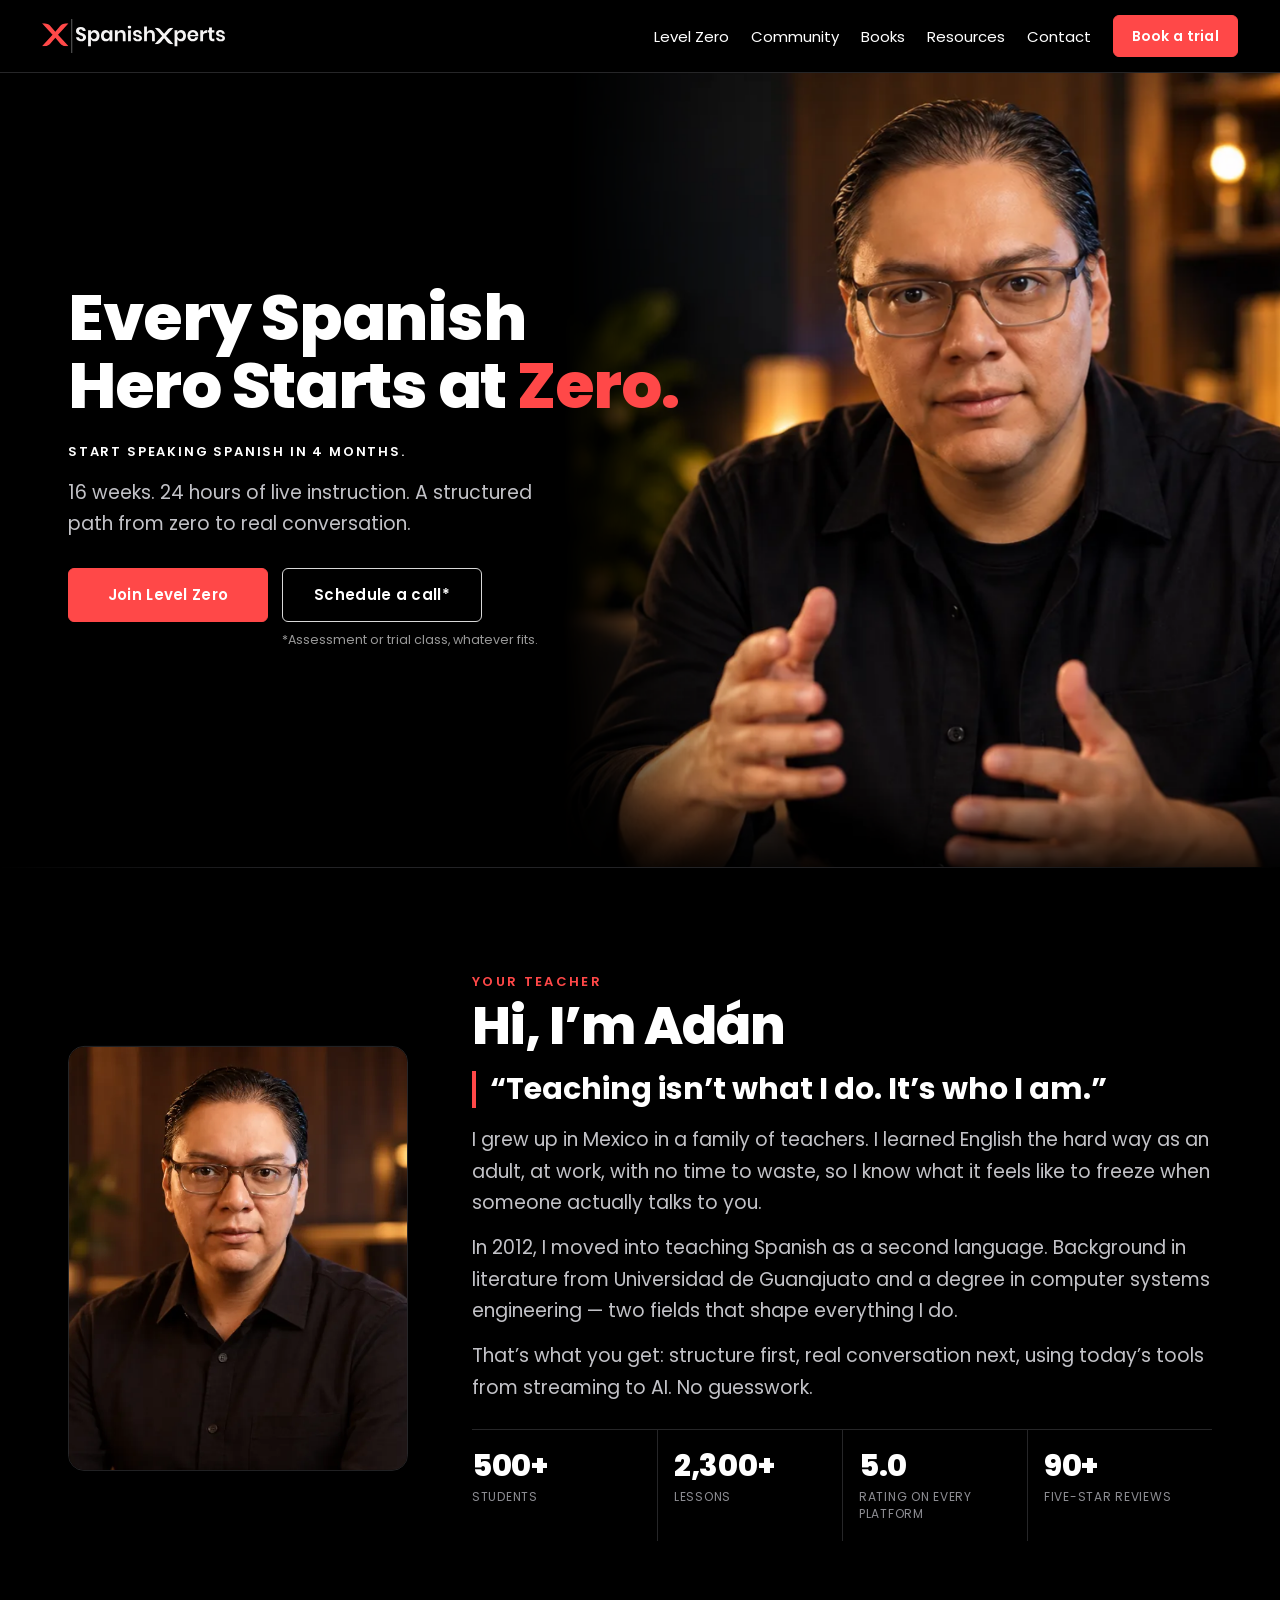
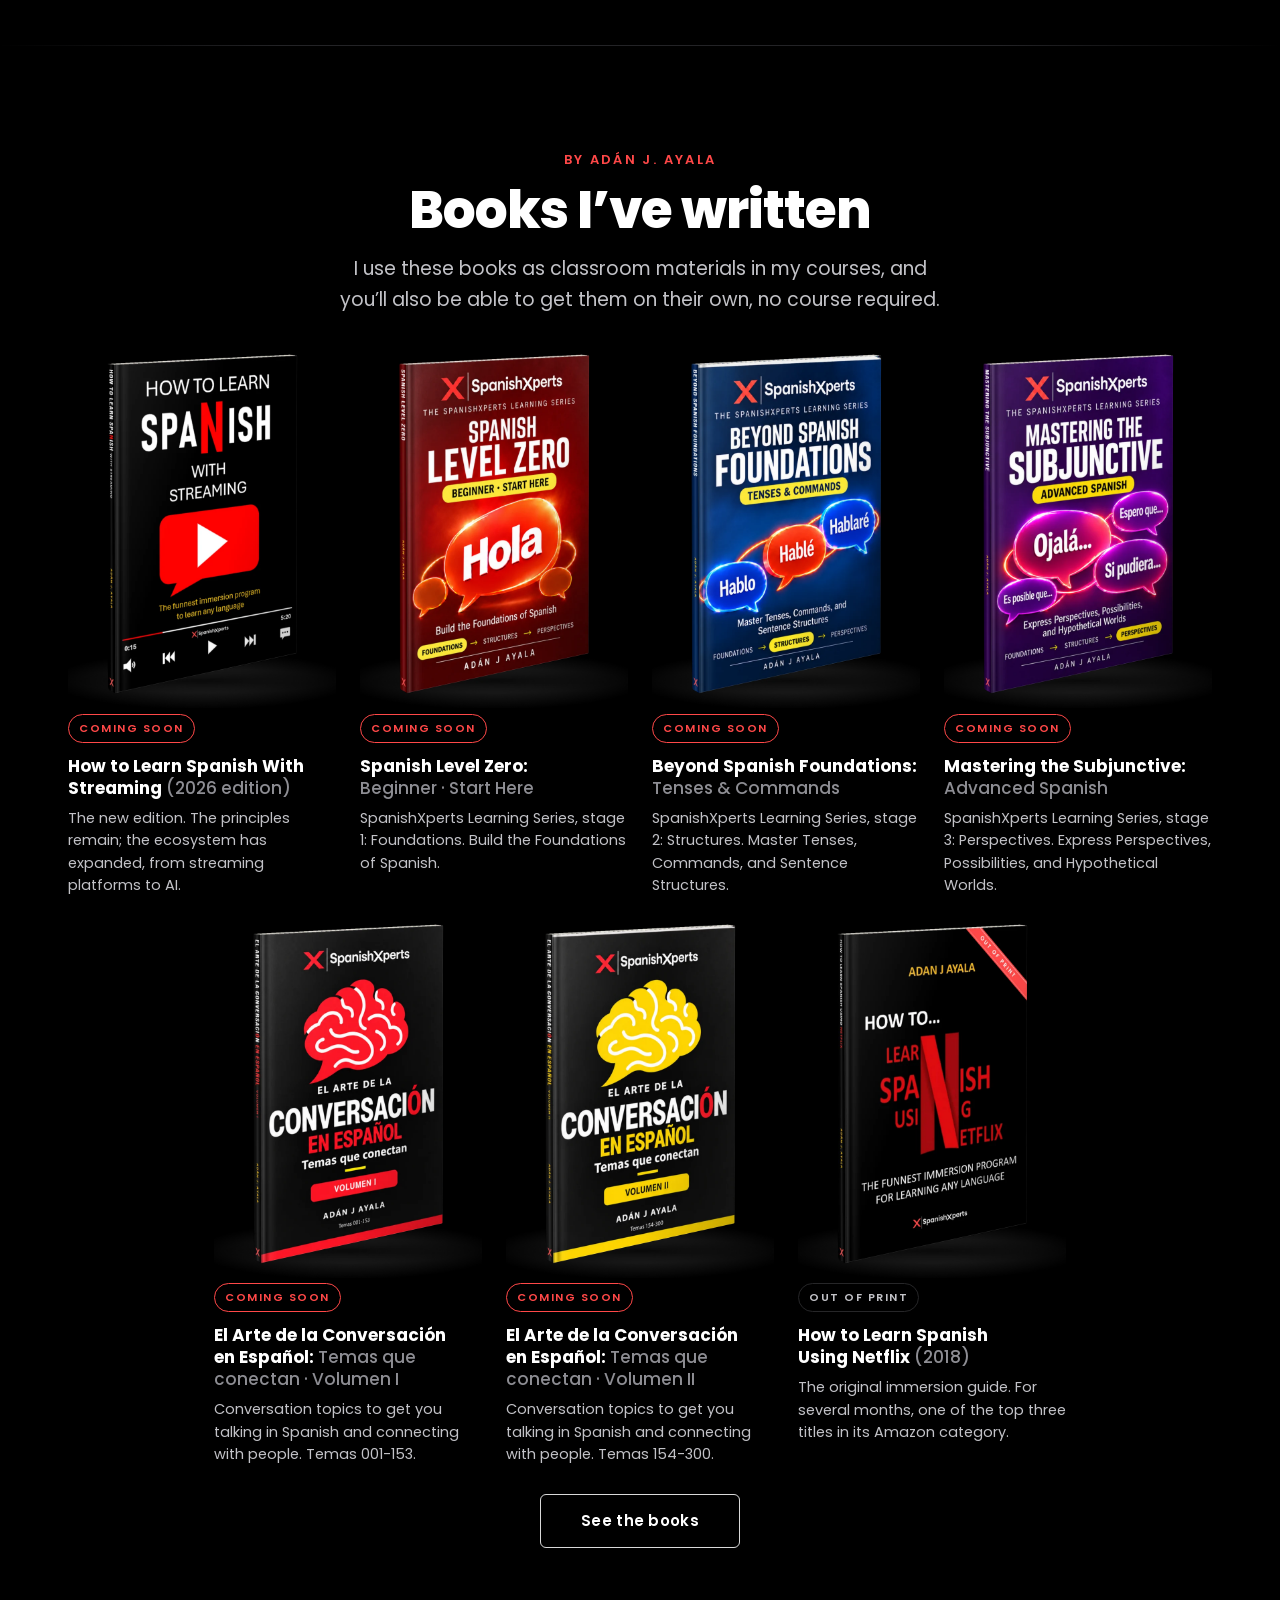
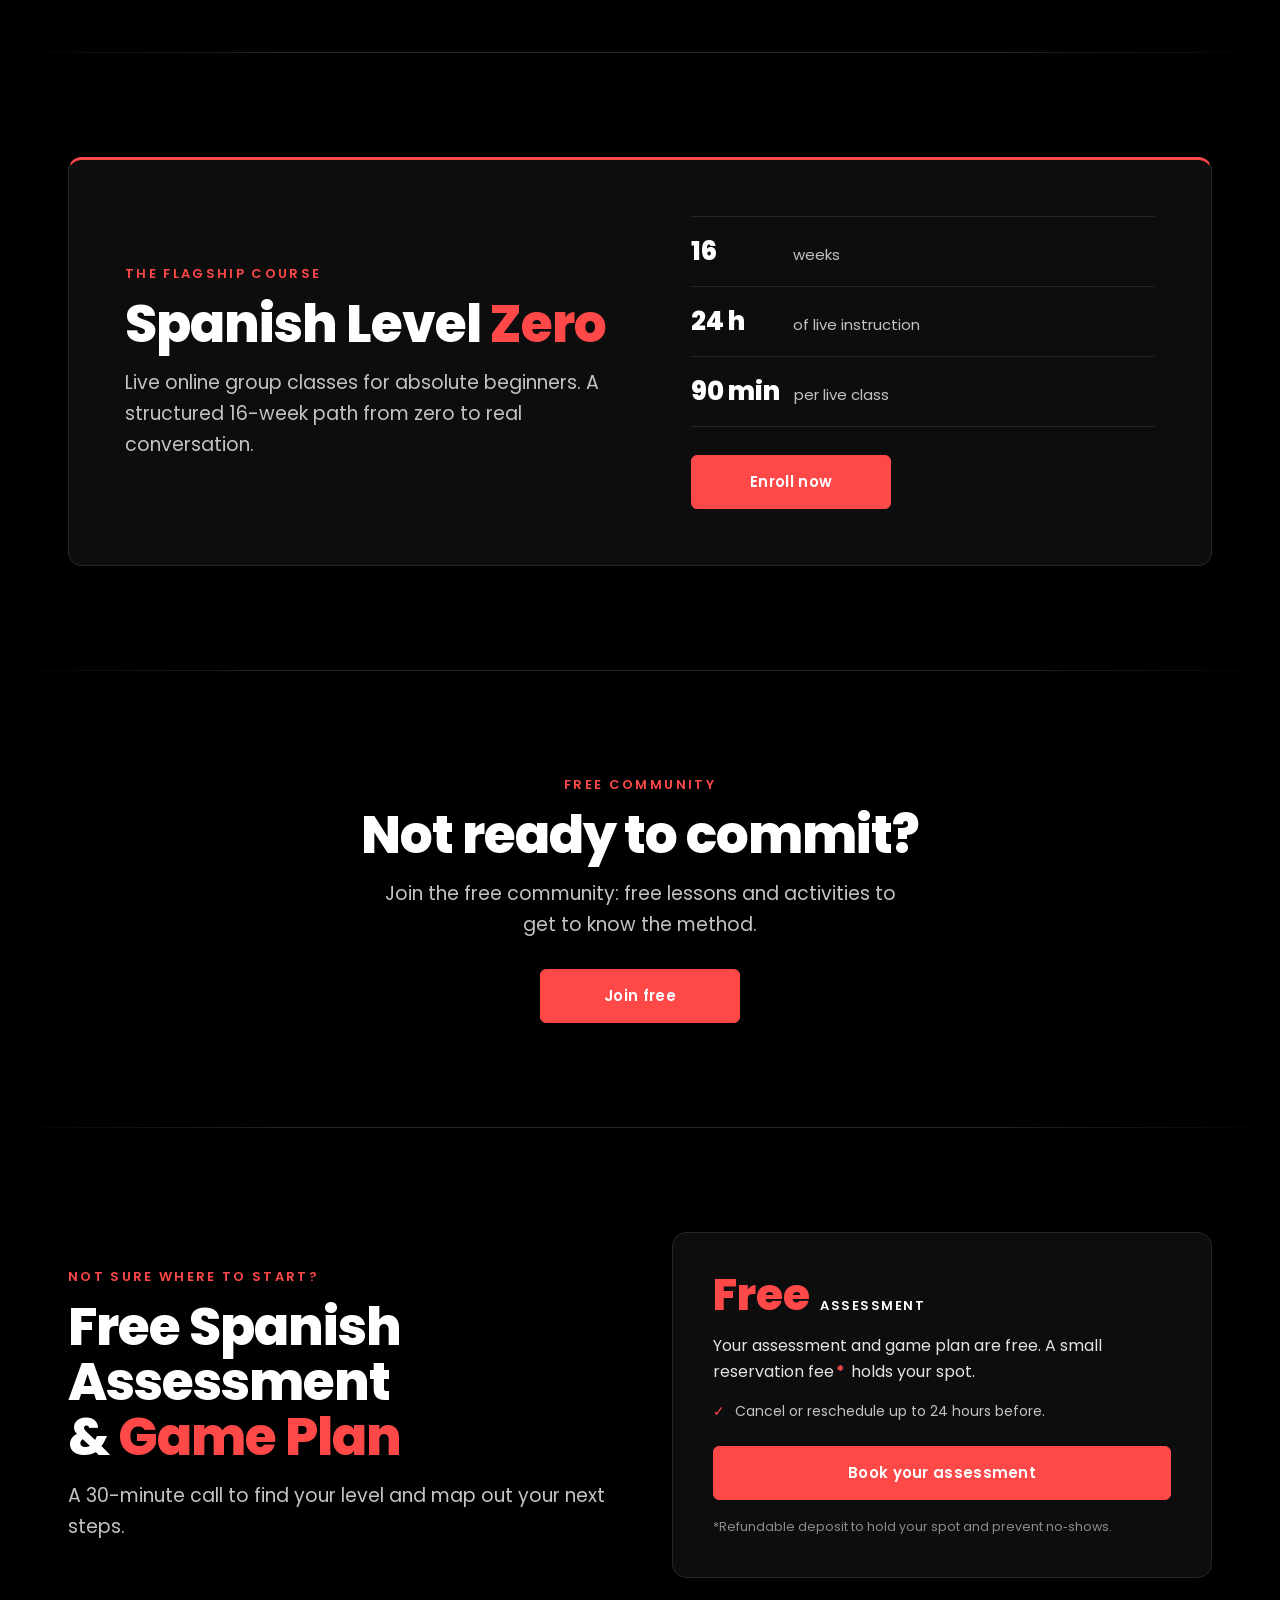
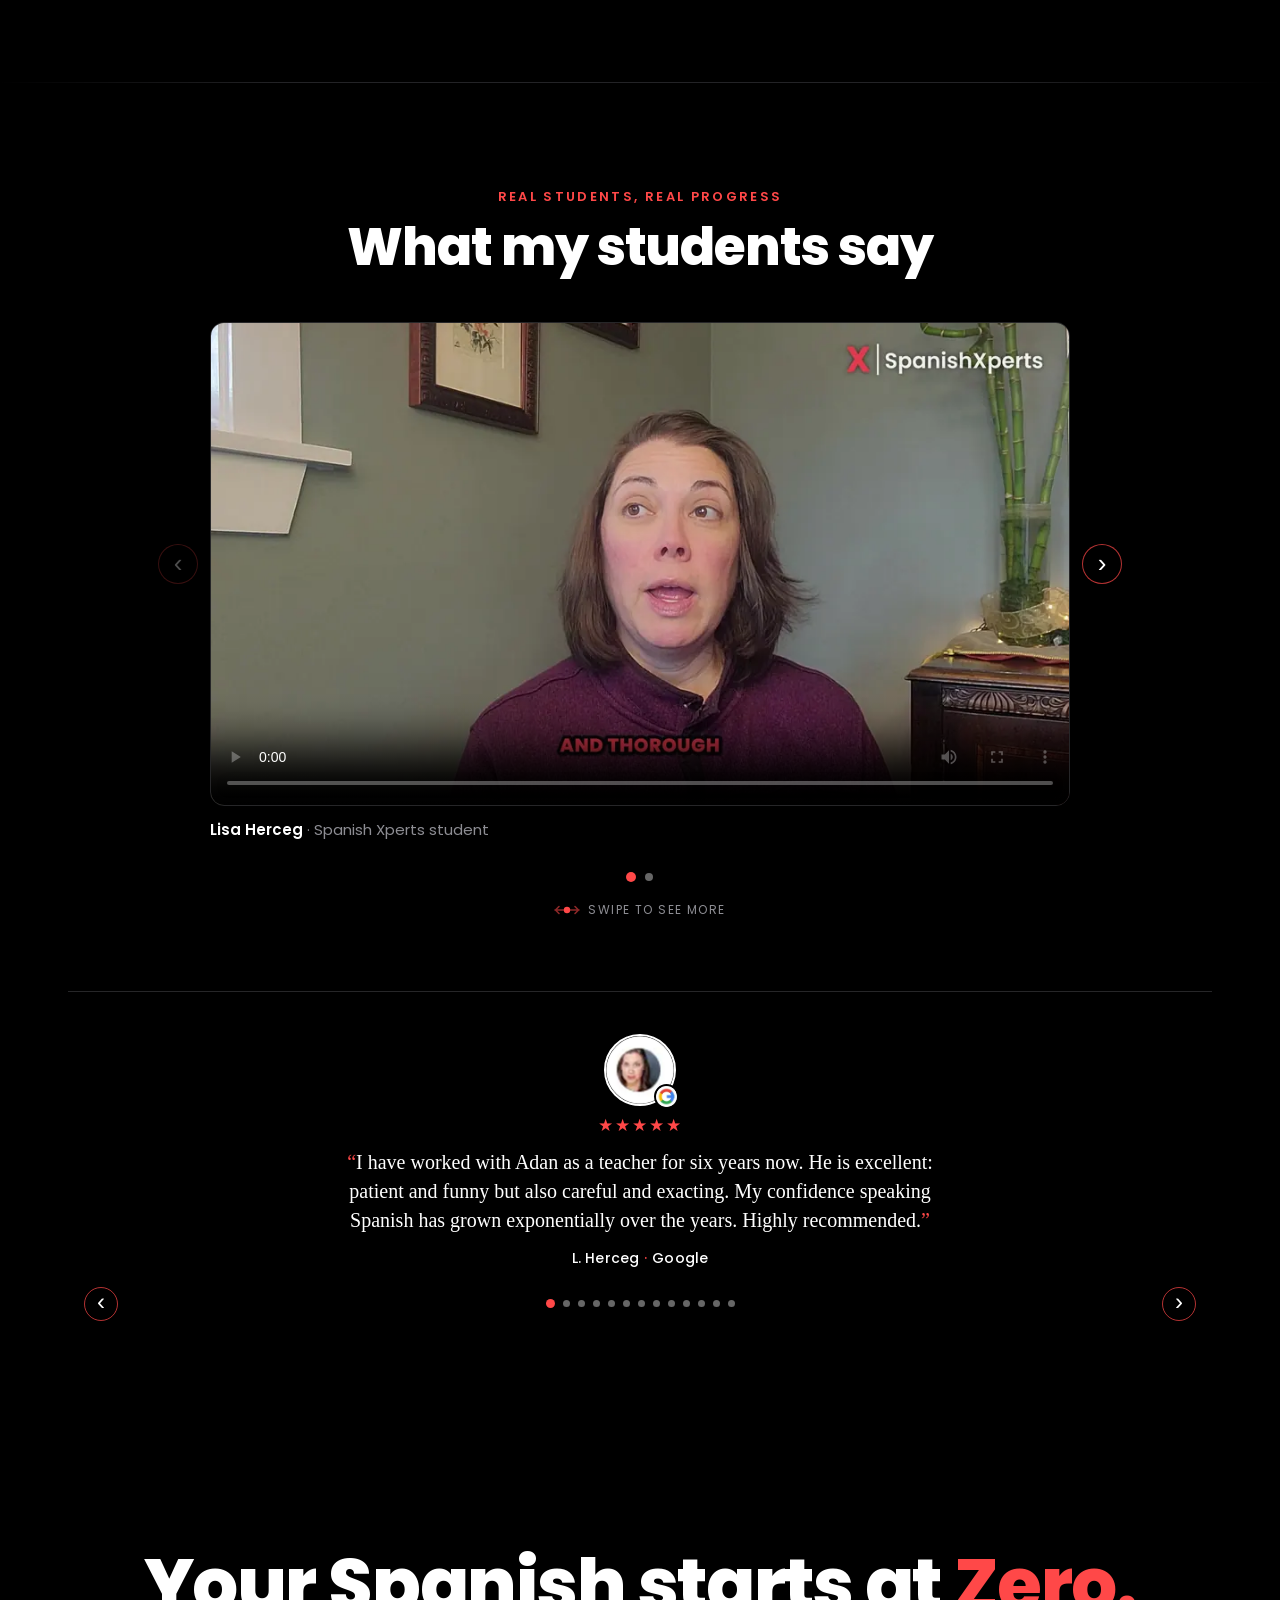
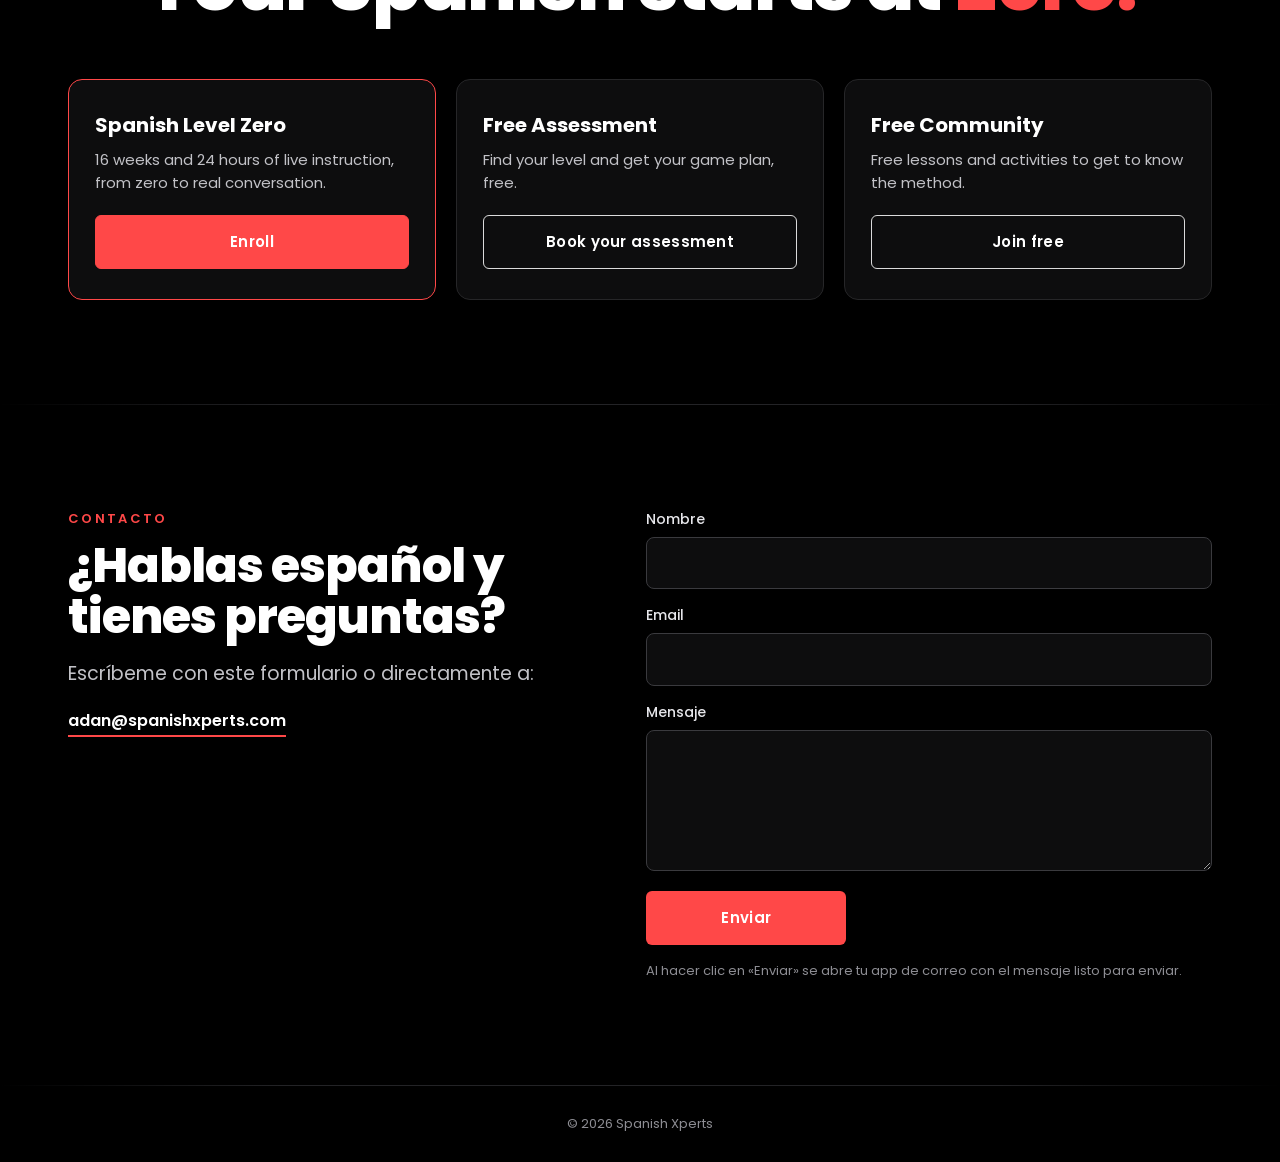
==== commit f4640241: "Publish /books, /zero, /community, /resources; homepage nav + all 7 books incl. Learning Series" ====
--- a/index.html
+++ b/index.html
@@ -389,25 +389,27 @@
 }
 </style>
 <style id="sx-books4">
+/* Oct 5 2026 publish: 7 books -> desktop rows of 4, last row centred */
 /* Oct 5 2026: 4 books (Streaming, El Arte Vol I + Vol II, Netflix 2018) + books/courses note */
 .sx-books-head .sx-books-note{max-width:600px;margin-left:auto;margin-right:auto}
-@media (min-width:900px){.sx-books-rail{grid-template-columns:repeat(4,1fr);gap:24px}}
+@media (min-width:900px){.sx-books-rail{display:flex;flex-wrap:wrap;justify-content:center;gap:40px 24px}.sx-books-rail .sx-book{flex:0 0 calc((100% - 72px)/4)}}
 @media (min-width:900px) and (max-width:1099px){.sx .sx-book h3{font-size:16px}}
 </style>
 </head>
 <body class="sx">
 <header class="sxh" id="sx-header">
   <div class="sxh-in">
-    <a class="sxh-logo" href="https://adan763.wixsite.com/spanisxpertspilot" aria-label="SpanishXperts home"><img src="assets/logo.svg" alt="SpanishXperts" width="369" height="69"></a>
+    <a class="sxh-logo" href="/" aria-label="SpanishXperts home"><img src="assets/logo.svg" alt="SpanishXperts" width="369" height="69"></a>
     <button class="sxh-burger" type="button" aria-label="Open menu" aria-expanded="false" aria-controls="sxh-nav"><span></span></button>
     <nav class="sxh-nav" id="sxh-nav" aria-label="Main">
       <ul class="sxh-links">
-        <li><a href="https://adan763.wixsite.com/spanisxpertspilot">Home</a></li>
-        <li><a href="https://adan763.wixsite.com/spanisxpertspilot/book-online">Book Live Classes</a></li>
-        <li><a href="https://adan763.wixsite.com/spanisxpertspilot/learning-modules">Virtual Courses</a></li>
+        <li><a href="/zero/">Level Zero</a></li>
+        <li><a href="/community/">Community</a></li>
+        <li><a href="/books/">Books</a></li>
+        <li><a href="/resources/">Resources</a></li>
         <li><a href="#contacto">Contact</a></li>
       </ul>
-      <a class="sxh-cta" href="https://spanishxperts.as.me">Book a Gameplan Meeting</a>
+      <a class="sxh-cta" href="https://spanishxperts.as.me">Book a trial</a>
     </nav>
   </div>
 </header>
@@ -431,7 +433,7 @@
       <p class="sx-tag">Start speaking Spanish in 4 months.</p>
       <p class="sx-p">16 weeks. 24 hours of live instruction. A structured path from zero to real conversation.</p>
       <div class="sx-btns">
-        <a class="sx-btn" href="#level-zero" data-sx-scroll>Join Level Zero</a>
+        <a class="sx-btn" href="/zero/">Join Level Zero</a>
         <div class="sx-callwrap"><a class="sx-btn sx-outline" href="#assessment" data-sx-scroll>Schedule a call*</a><p class="sx-callnote">*Assessment or trial class, whatever fits.</p></div>
       </div>
     </div>
@@ -464,6 +466,24 @@
         <span class="sx-book-label sx-soon">Coming soon</span>
         <h3>How to Learn Spanish With Streaming <span>(2026 edition)</span></h3>
         <p>The new edition. The principles remain; the ecosystem has expanded, from streaming platforms to AI.</p>
+      </li>
+      <li class="sx-book">
+        <span class="sx-book-cover"><img src="assets/books/mockup_spanish_level_zero.webp?v=20261005" alt="Spanish Level Zero: Beginner · Start Here, by Adán J. Ayala, paperback" width="800" height="1066" loading="lazy" decoding="async"></span>
+        <span class="sx-book-label sx-soon">Coming soon</span>
+        <h3>Spanish Level Zero: <span>Beginner &middot; Start Here</span></h3>
+        <p>SpanishXperts Learning Series, stage 1: Foundations. Build the Foundations of Spanish.</p>
+      </li>
+      <li class="sx-book">
+        <span class="sx-book-cover"><img src="assets/books/mockup_beyond_spanish_foundations.webp?v=20261005" alt="Beyond Spanish Foundations: Tenses &amp; Commands, by Adán J. Ayala, paperback" width="800" height="1066" loading="lazy" decoding="async"></span>
+        <span class="sx-book-label sx-soon">Coming soon</span>
+        <h3>Beyond Spanish Foundations: <span>Tenses &amp; Commands</span></h3>
+        <p>SpanishXperts Learning Series, stage 2: Structures. Master Tenses, Commands, and Sentence Structures.</p>
+      </li>
+      <li class="sx-book">
+        <span class="sx-book-cover"><img src="assets/books/mockup_mastering_the_subjunctive.webp?v=20261005" alt="Mastering the Subjunctive: Advanced Spanish, by Adán J. Ayala, paperback" width="800" height="1066" loading="lazy" decoding="async"></span>
+        <span class="sx-book-label sx-soon">Coming soon</span>
+        <h3>Mastering the Subjunctive: <span>Advanced Spanish</span></h3>
+        <p>SpanishXperts Learning Series, stage 3: Perspectives. Express Perspectives, Possibilities, and Hypothetical Worlds.</p>
       </li>
       <li class="sx-book">
         <span class="sx-book-cover"><img src="assets/books/mockup_arte_conversacion_vol1.webp?v=20261005" alt="El Arte de la Conversación en Español, Temas que conectan, Volumen I by Adán J. Ayala, paperback" width="800" height="1066" loading="lazy" decoding="async"></span>
@@ -489,6 +509,7 @@
       <p class="sx-bk-hint"><svg viewBox="0 0 26 16" aria-hidden="true" focusable="false"><path d="M1 8h24M5 4.5 1.5 8 5 11.5M21 4.5 24.5 8 21 11.5" fill="none" stroke="currentColor" stroke-width="1.6" stroke-linecap="round" stroke-linejoin="round" opacity=".55"/><circle class="sx-bk-tip" cx="13" cy="8" r="3.2" fill="currentColor"/></svg>Swipe to see more</p>
     </div>
     <p class="sx-swipe">Swipe for more &rarr;</p>
+    <div class="sx-btns" style="justify-content:center"><a class="sx-btn sx-outline" href="/books/">See the books</a></div>
   </div>
 </section>
 <section class="sx-sec sx-lz" id="level-zero">
@@ -505,7 +526,7 @@
           <li><b>24 h</b><span>of live instruction</span></li>
           <li><b>90 min</b><span>per live class</span></li>
         </ul>
-        <div class="sx-btns"><a class="sx-btn" href="#" target="_top" data-sx-link="ENROLL_URL">Enroll now</a></div>
+        <div class="sx-btns"><a class="sx-btn" href="/zero/">Enroll now</a></div>
       </div>
     </div>
   </div>
@@ -515,7 +536,7 @@
     <p class="sx-kicker">Free community</p>
     <h2 class="sx-h2">Not ready to commit?</h2>
     <p class="sx-p">Join the free community: free lessons and activities to get to know the method.</p>
-    <div class="sx-btns"><a class="sx-btn" href="#" target="_top" data-sx-link="COMMUNITY_URL">Join free</a></div>
+    <div class="sx-btns"><a class="sx-btn" href="/community/">Join free</a></div>
   </div>
 </section>
 <section class="sx-sec sx-assess" id="assessment">
@@ -579,9 +600,9 @@
   <div class="sx-wrap">
     <h2 class="sx-h2">Your Spanish starts at <span class="sx-red">Zero.</span></h2>
     <div class="sx-paths">
-      <div class="sx-path sx-main"><h3>Spanish Level Zero</h3><p>16 weeks and 24 hours of live instruction, from zero to real conversation.</p><a class="sx-btn" href="#" target="_top" data-sx-link="ENROLL_URL">Enroll</a></div>
+      <div class="sx-path sx-main"><h3>Spanish Level Zero</h3><p>16 weeks and 24 hours of live instruction, from zero to real conversation.</p><a class="sx-btn" href="/zero/">Enroll</a></div>
       <div class="sx-path"><h3>Free Assessment</h3><p>Find your level and get your game plan, free.</p><a class="sx-btn sx-outline" href="#" target="_top" data-sx-link="ASSESSMENT_URL">Book your assessment</a></div>
-      <div class="sx-path"><h3>Free Community</h3><p>Free lessons and activities to get to know the method.</p><a class="sx-btn sx-outline" href="#" target="_top" data-sx-link="COMMUNITY_URL">Join free</a></div>
+      <div class="sx-path"><h3>Free Community</h3><p>Free lessons and activities to get to know the method.</p><a class="sx-btn sx-outline" href="/community/">Join free</a></div>
     </div>
   </div>
 </section>
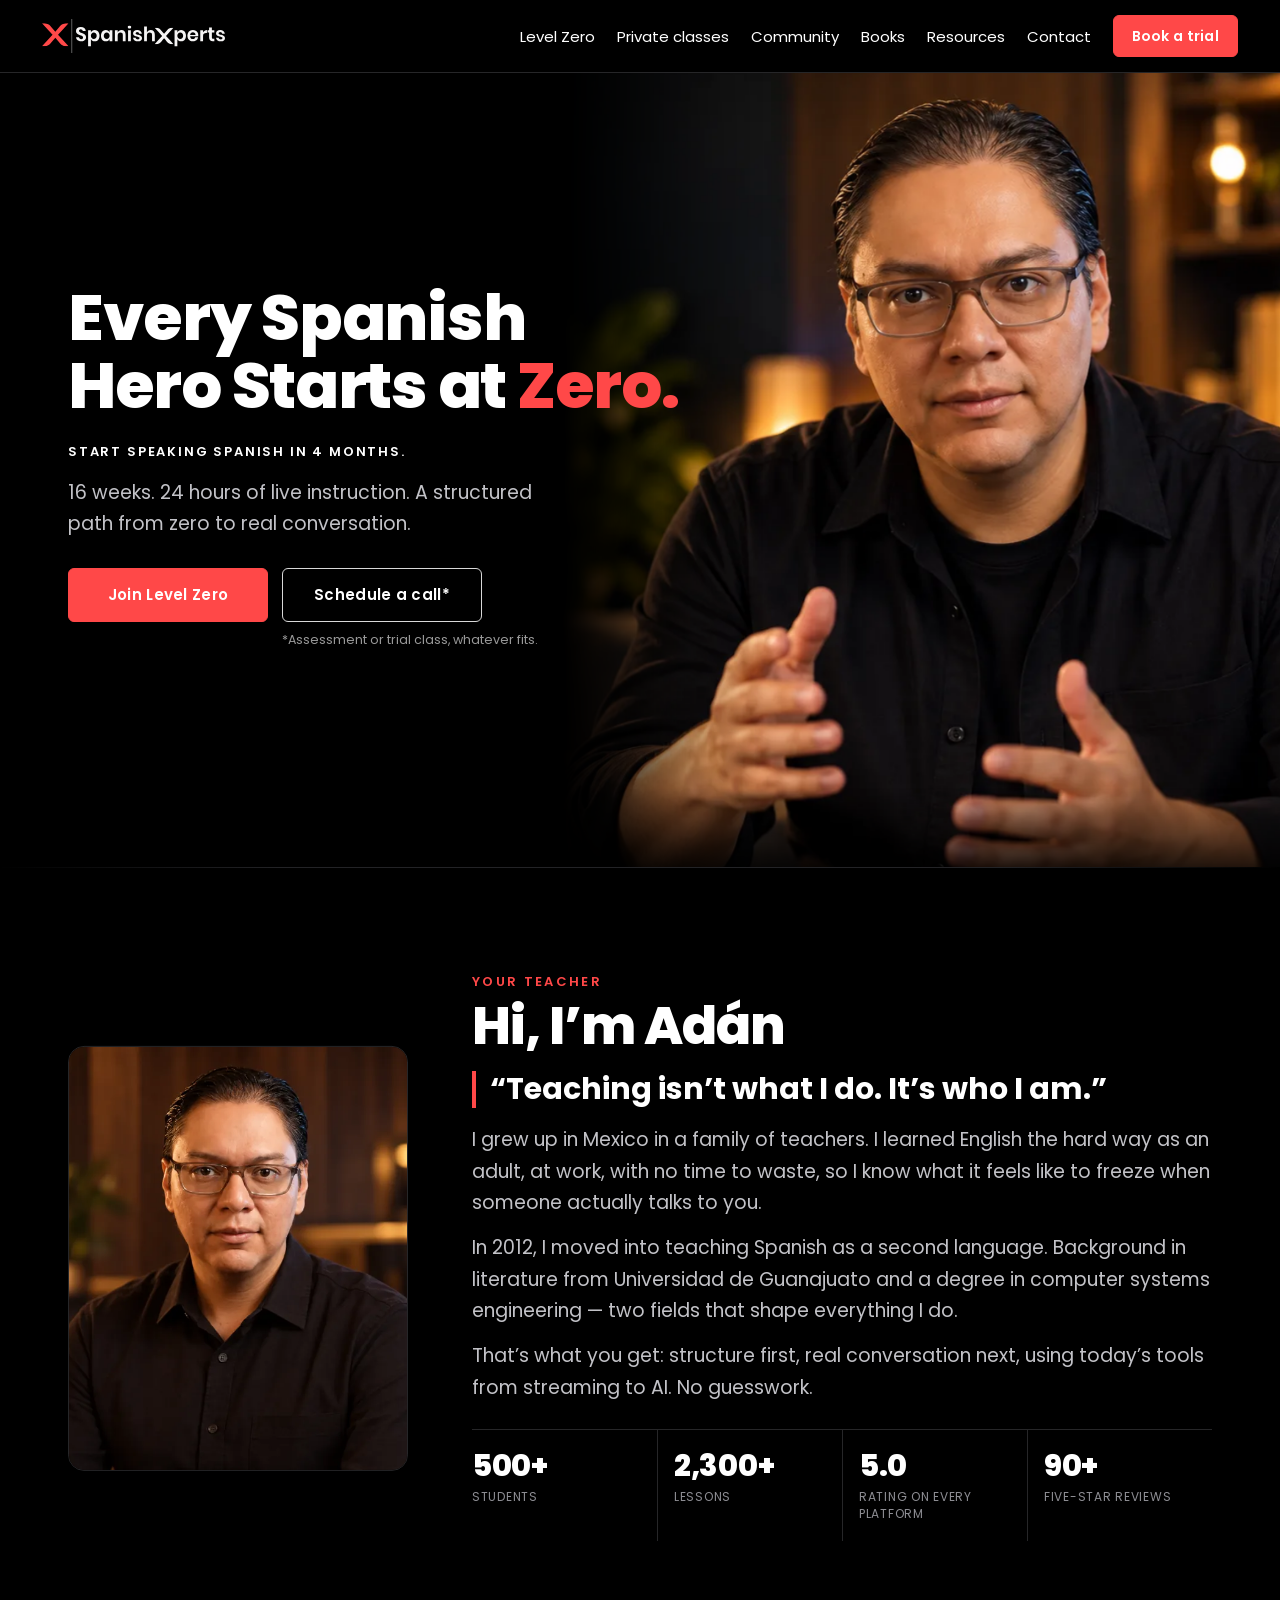
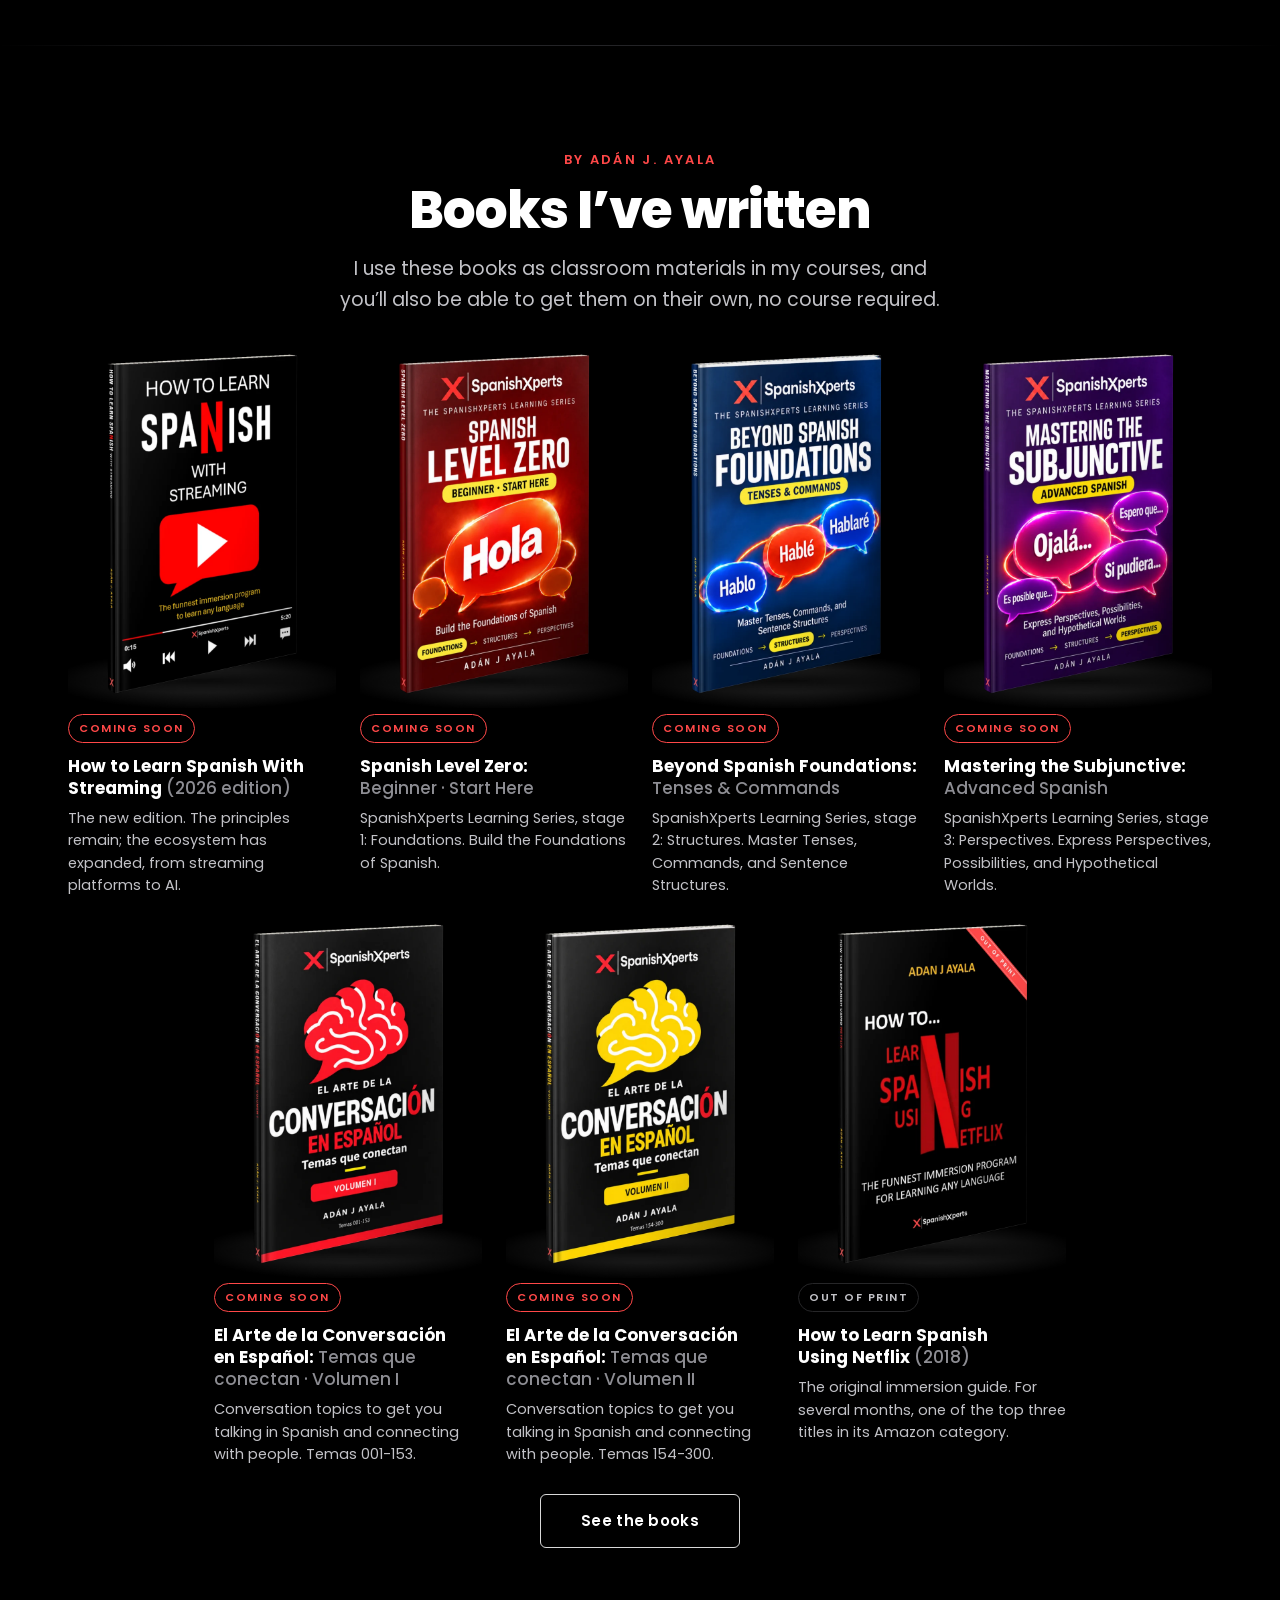
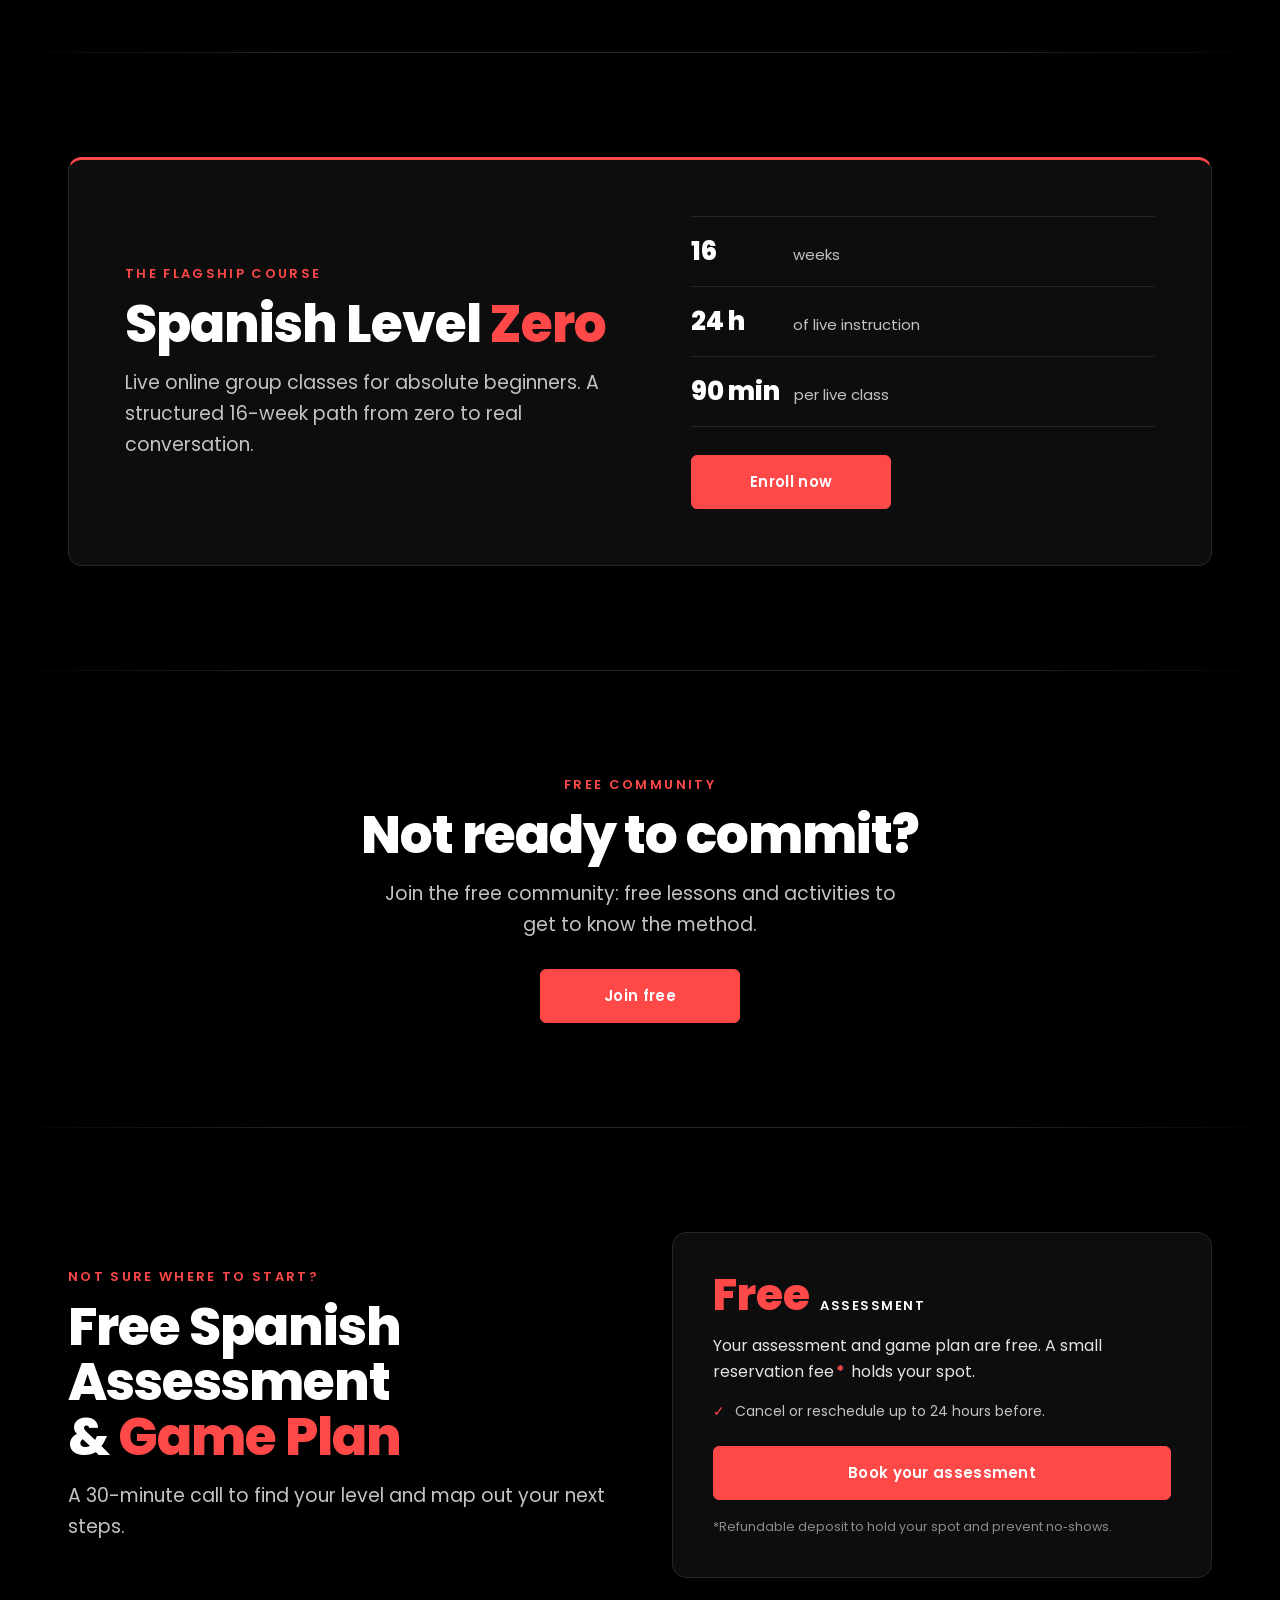
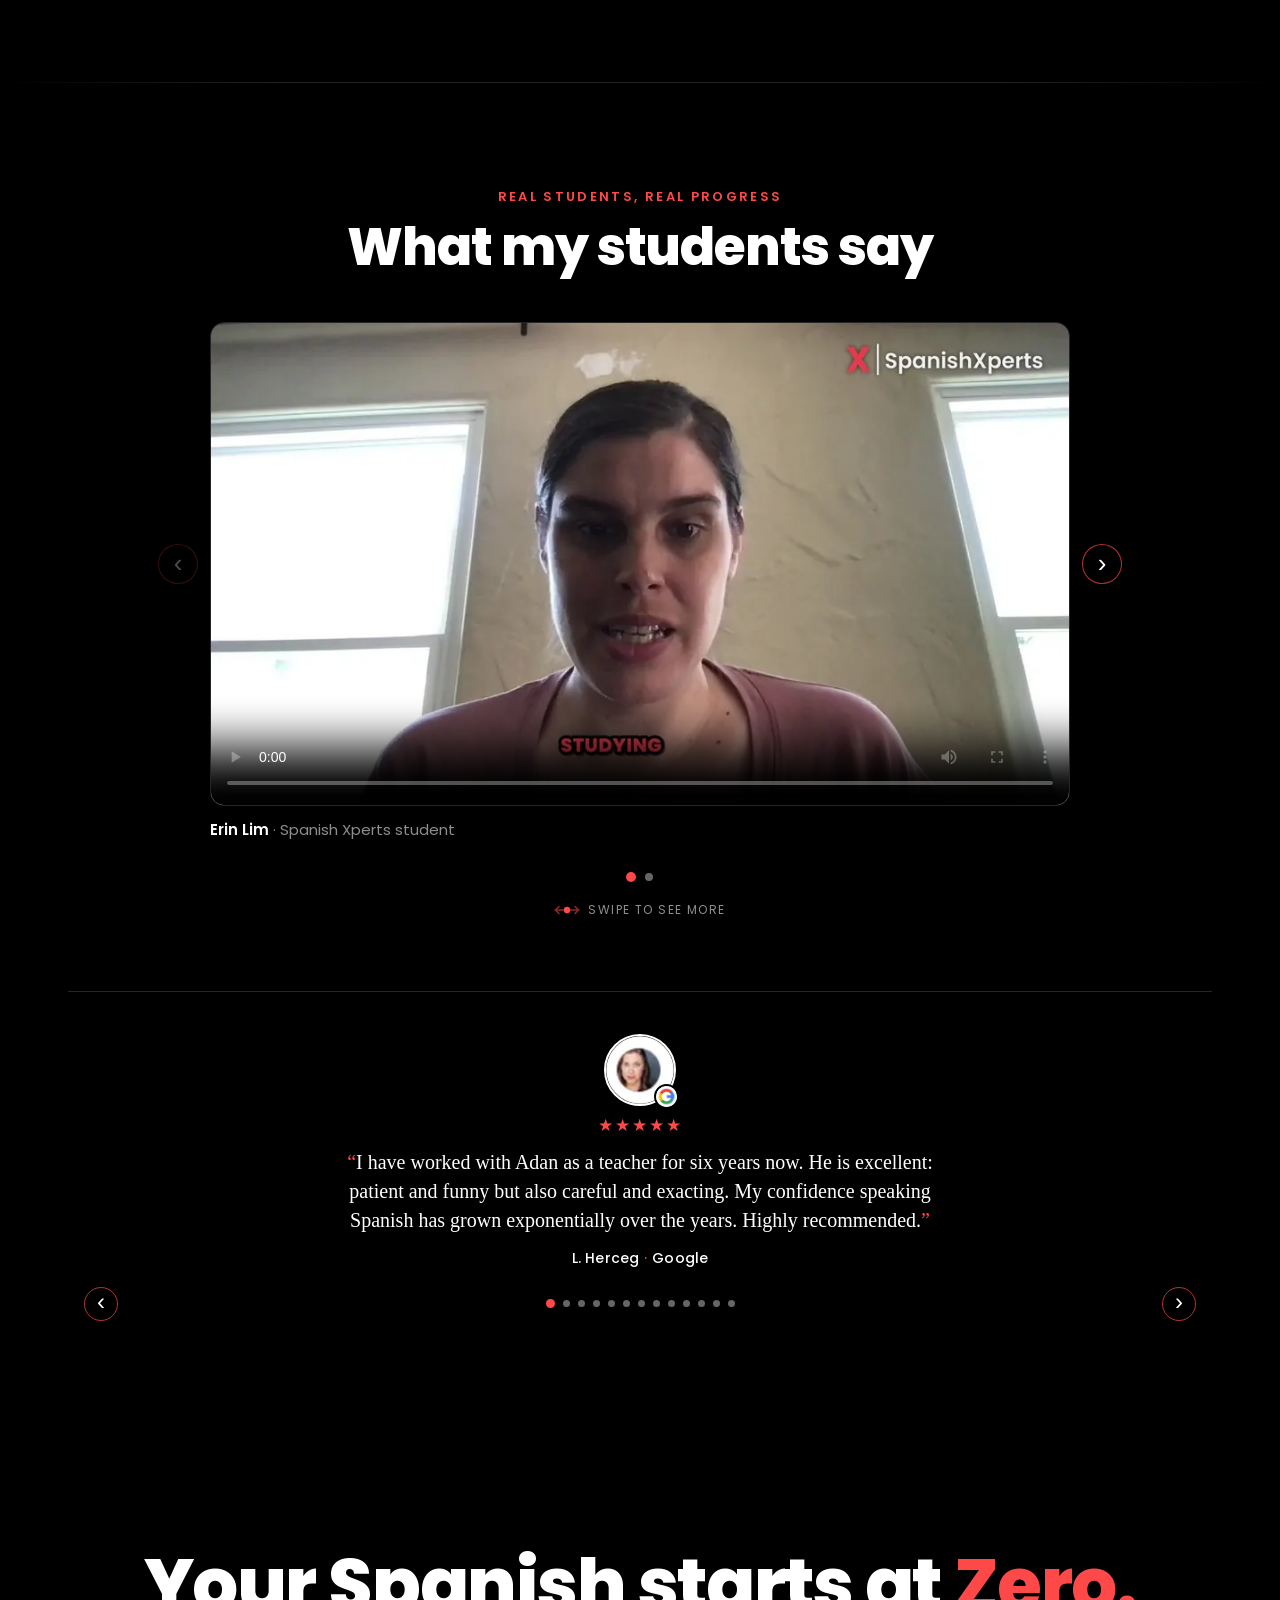
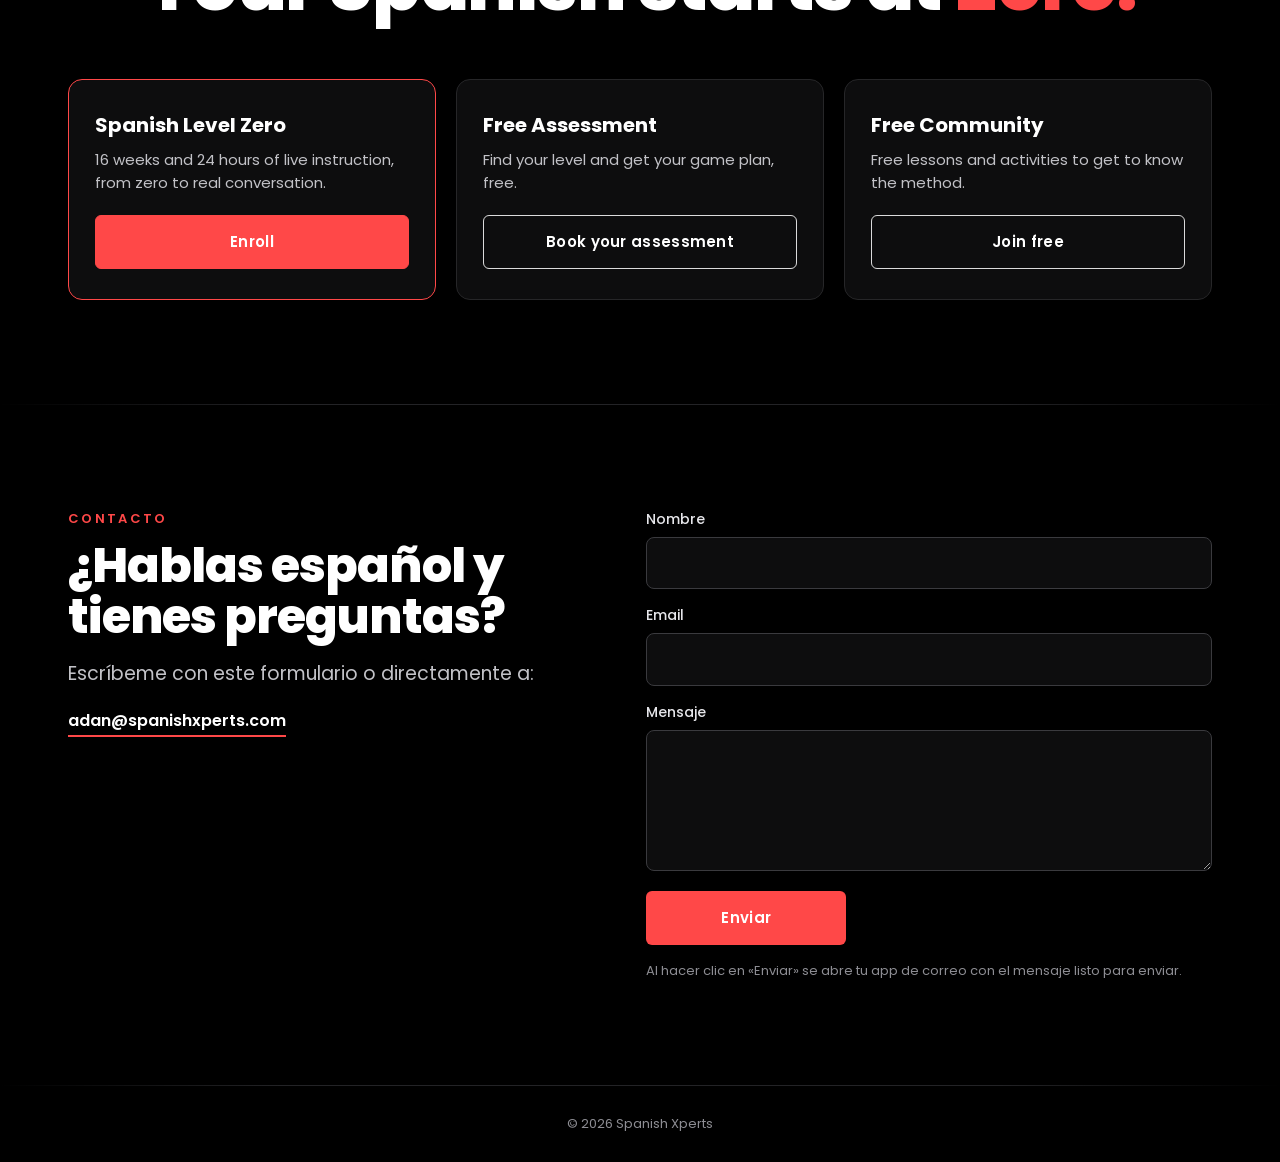
==== commit 9e280f57: "Add /book private classes page (Acuity now, Google Appointment embed slot) + Private classes in nav" ====
--- a/index.html
+++ b/index.html
@@ -394,6 +394,8 @@
 .sx-books-head .sx-books-note{max-width:600px;margin-left:auto;margin-right:auto}
 @media (min-width:900px){.sx-books-rail{display:flex;flex-wrap:wrap;justify-content:center;gap:40px 24px}.sx-books-rail .sx-book{flex:0 0 calc((100% - 72px)/4)}}
 @media (min-width:900px) and (max-width:1099px){.sx .sx-book h3{font-size:16px}}
+/* nav with 6 links: tighten on small desktops */
+@media (min-width:900px) and (max-width:1099px){.sxh-nav,.sxh-links{gap:13px}.sxh-links a{font-size:13.5px}.sxh-logo img{height:28px}}
 </style>
 </head>
 <body class="sx">
@@ -404,6 +406,7 @@
     <nav class="sxh-nav" id="sxh-nav" aria-label="Main">
       <ul class="sxh-links">
         <li><a href="/zero/">Level Zero</a></li>
+        <li><a href="/book/">Private classes</a></li>
         <li><a href="/community/">Community</a></li>
         <li><a href="/books/">Books</a></li>
         <li><a href="/resources/">Resources</a></li>
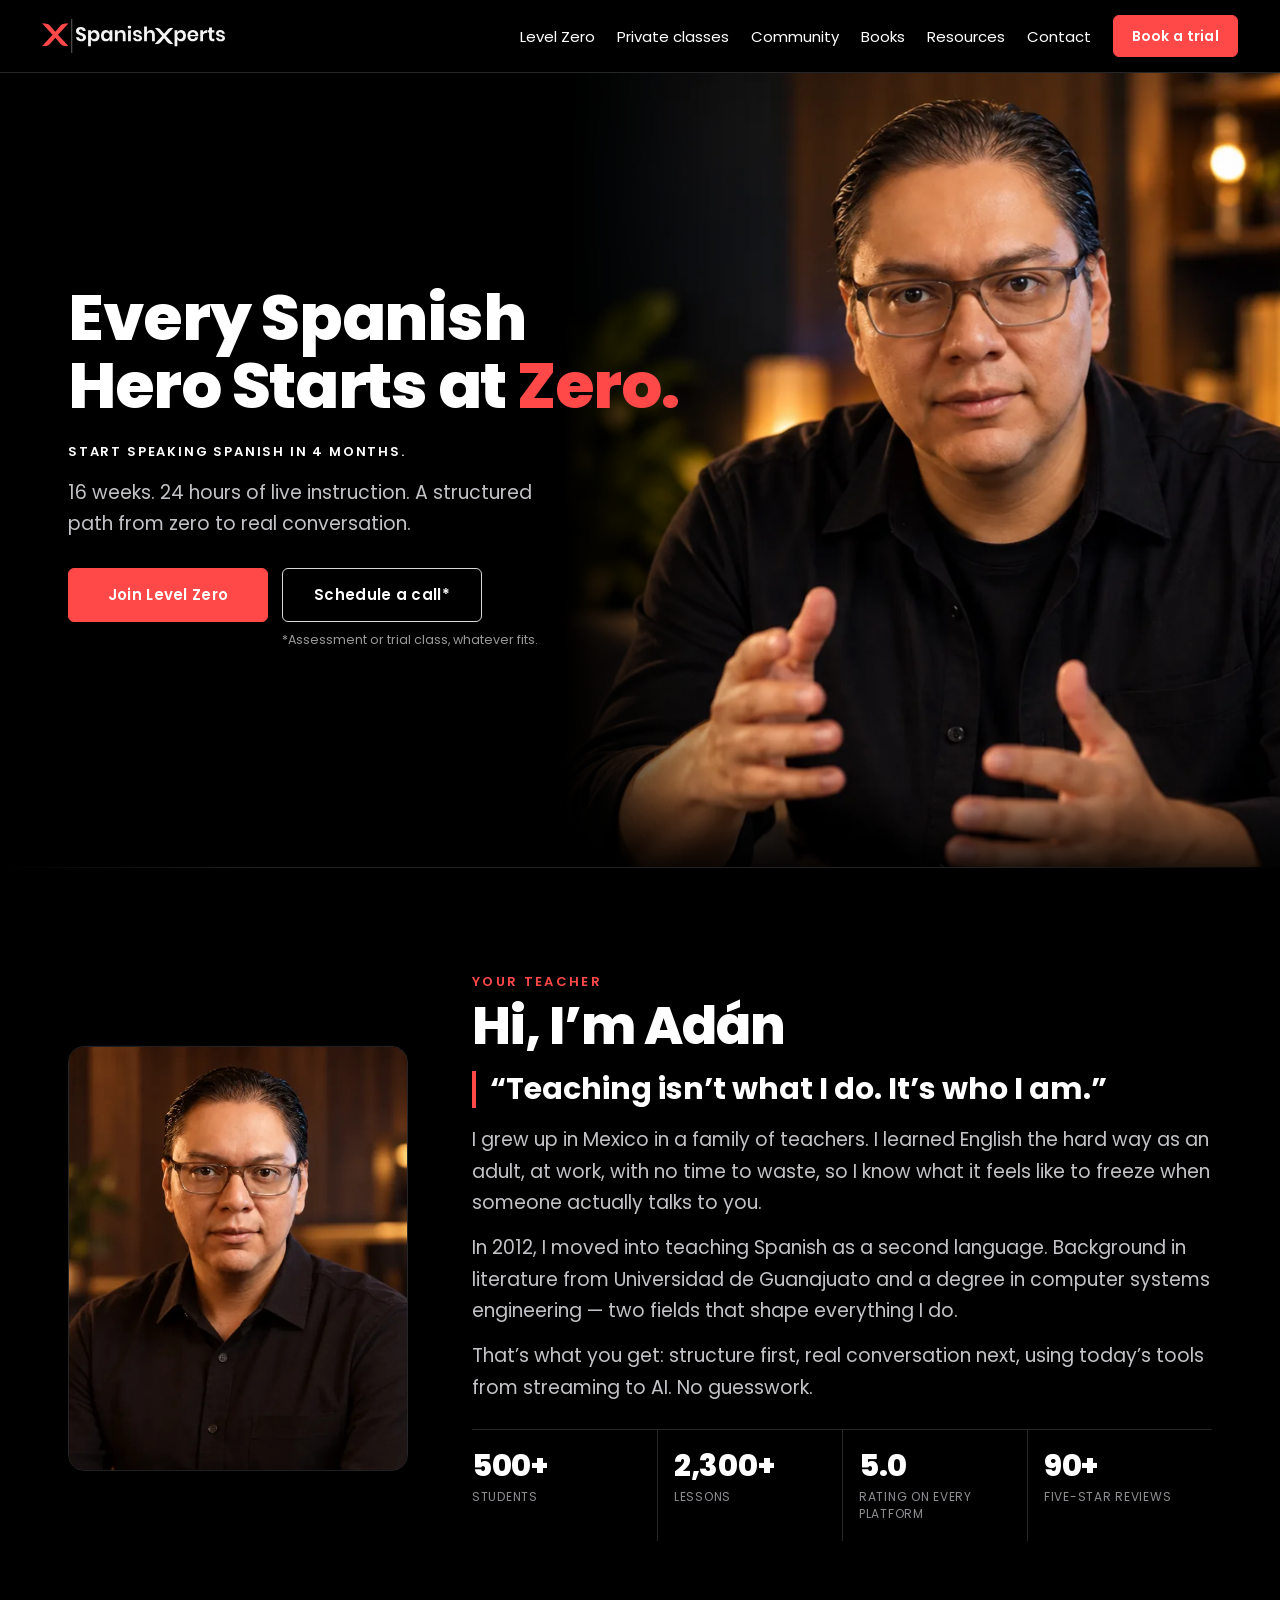
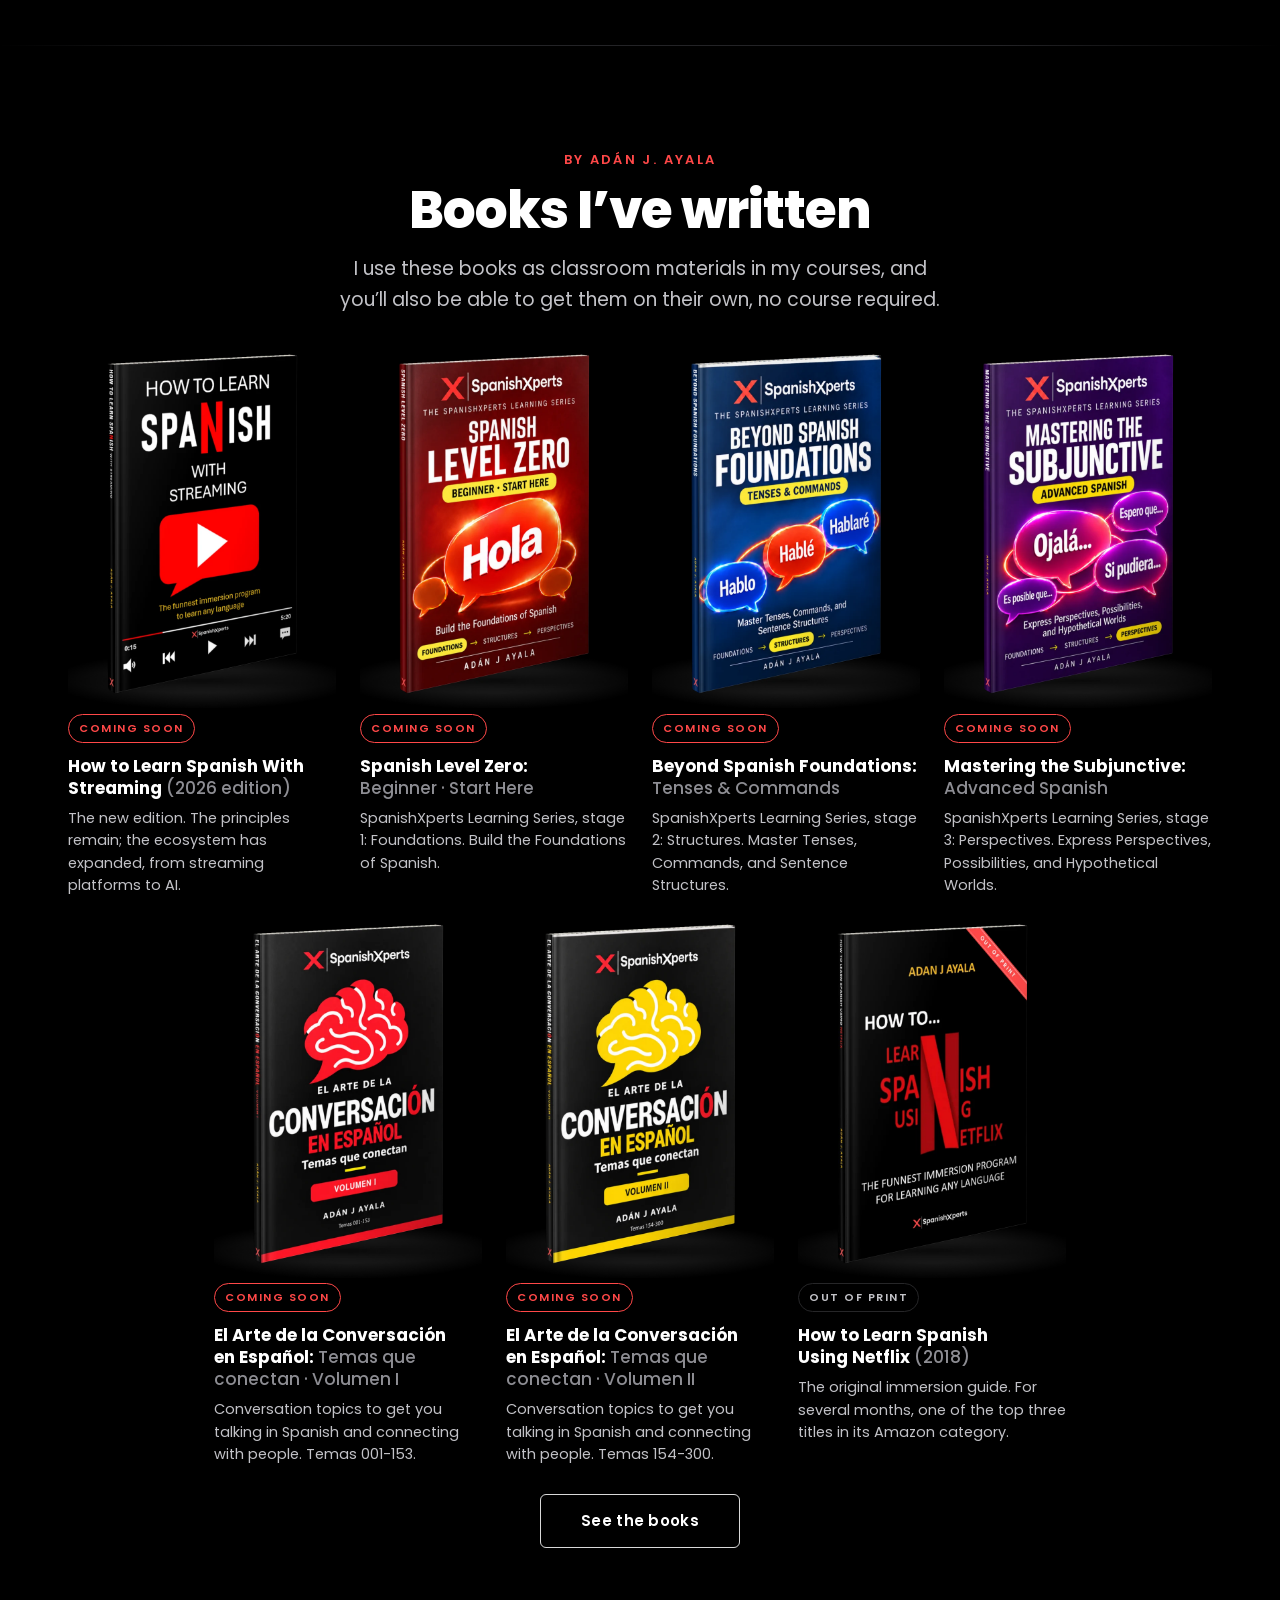
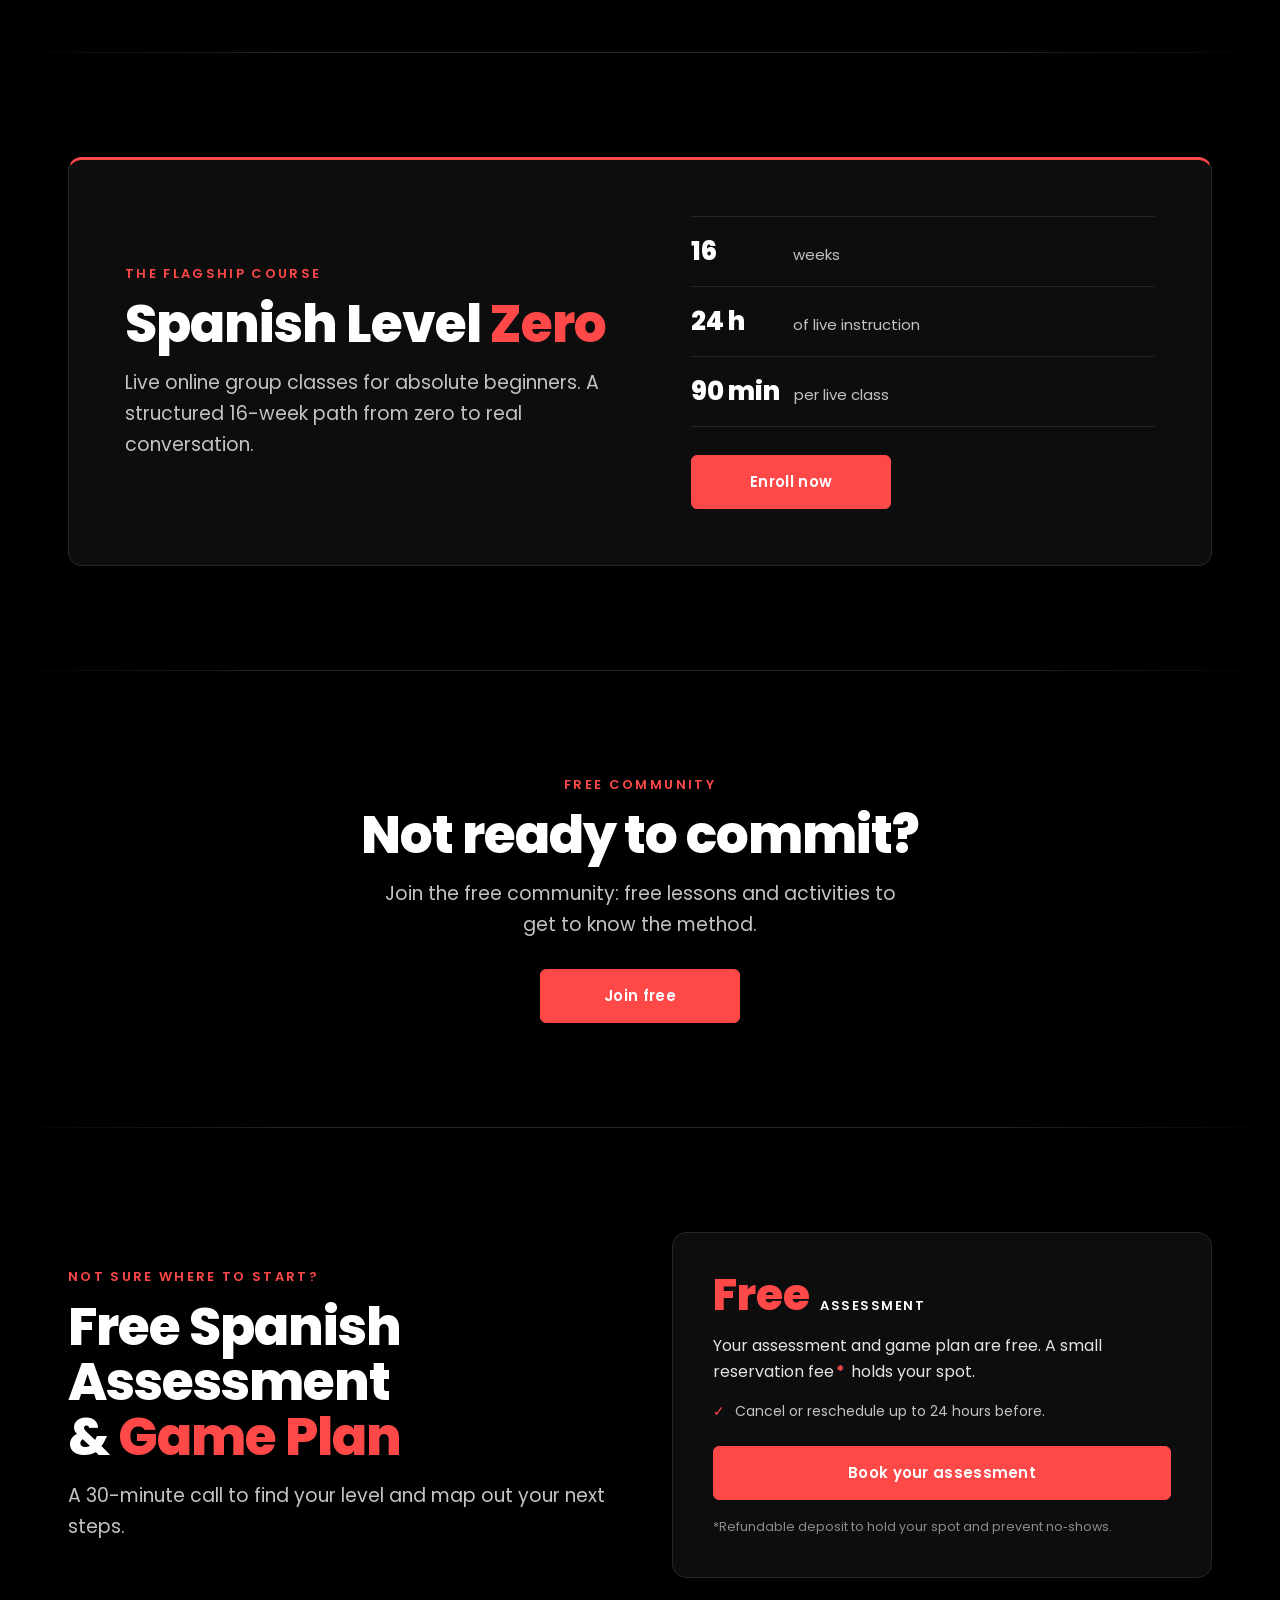
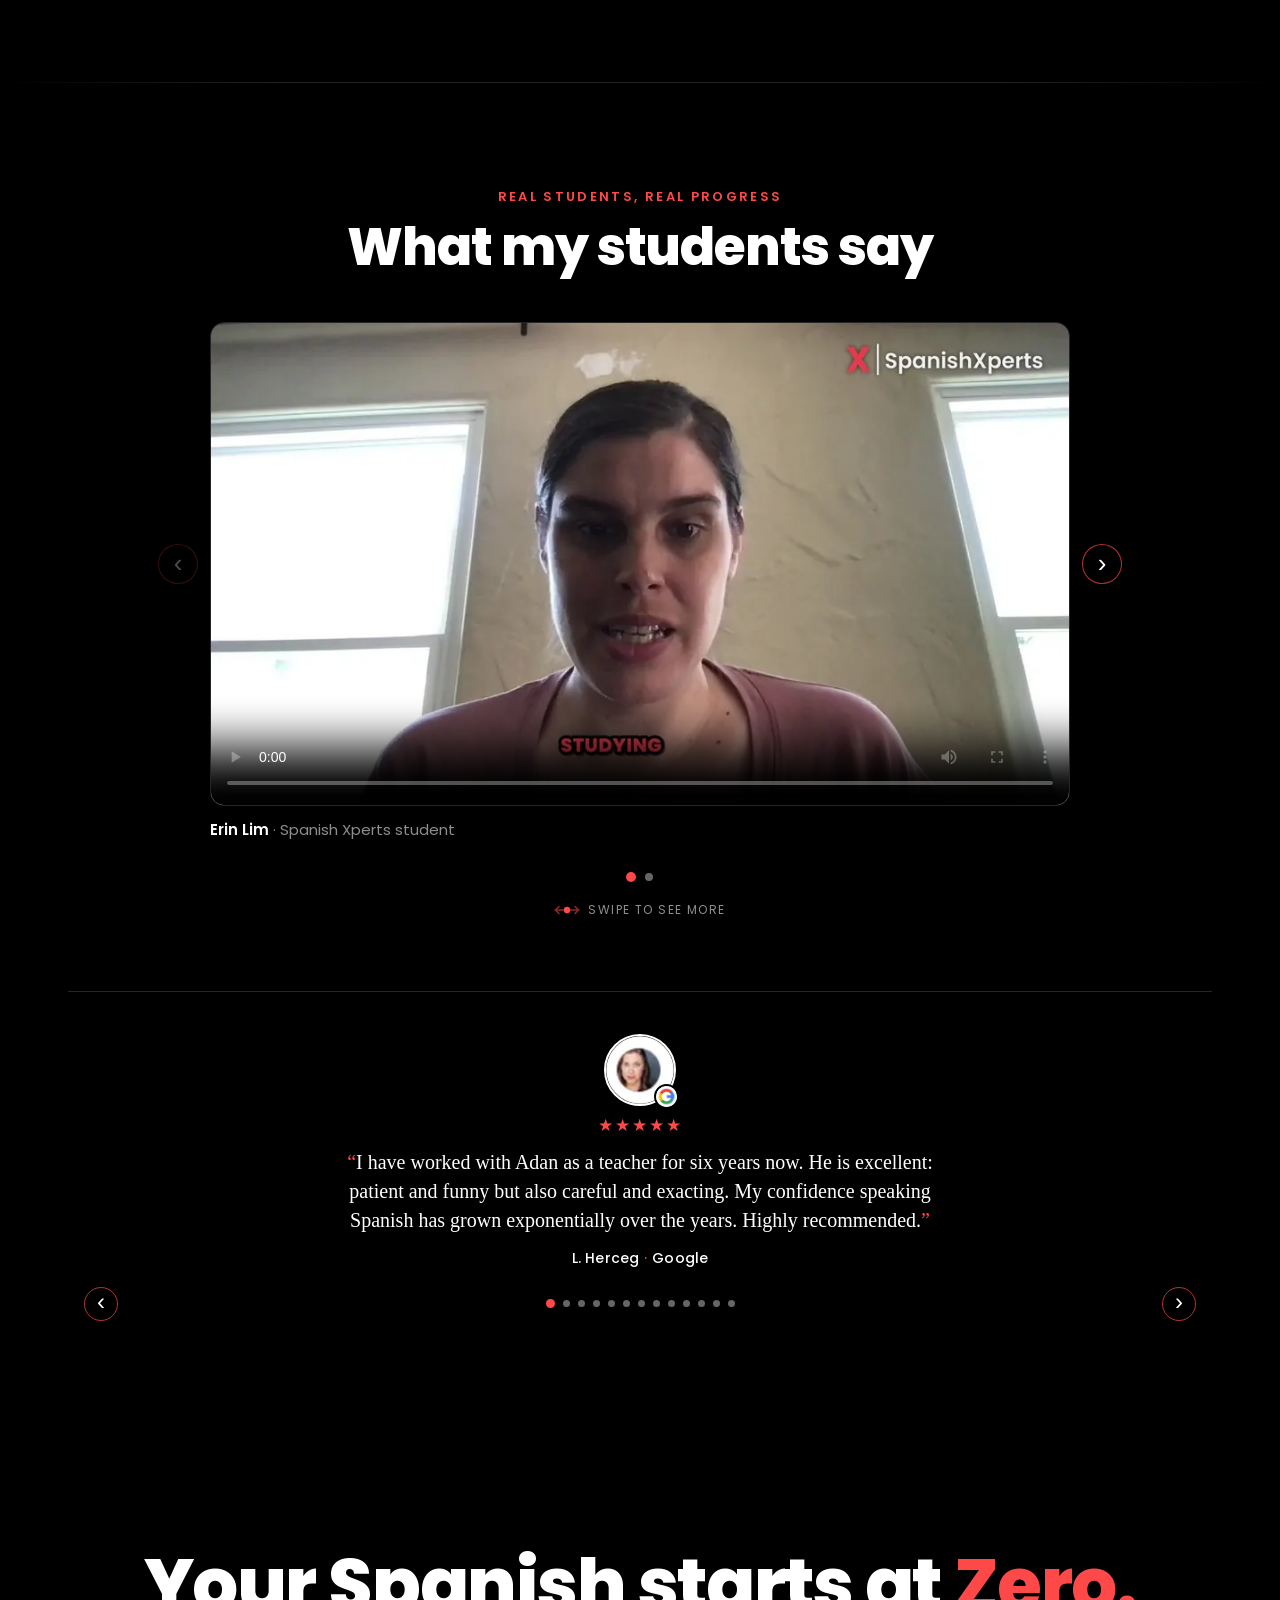
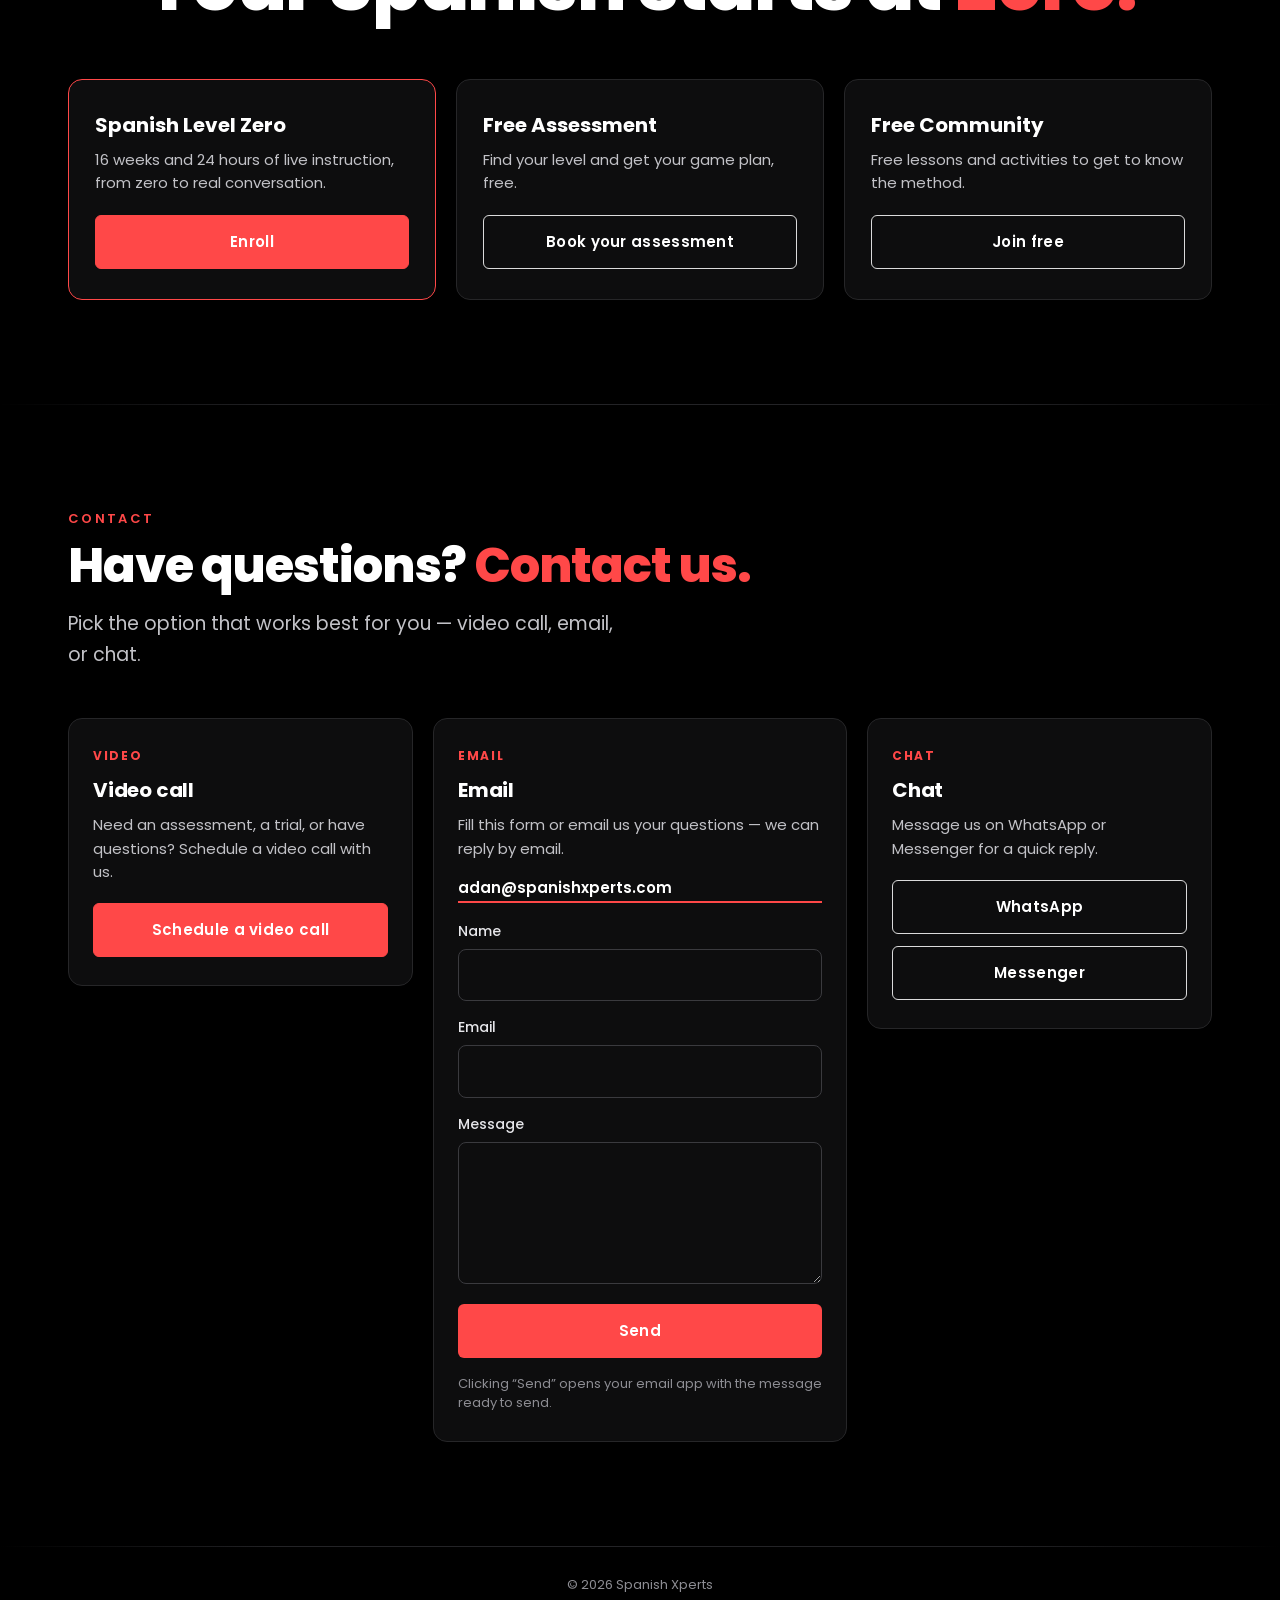
==== commit 56d2ac92: "Redesign Contact: three widgets (video call, email form, WhatsApp/Messenger) English headline and wi" ====
--- a/index.html
+++ b/index.html
@@ -12,7 +12,9 @@
 window.SX_CONFIG = {
     ENROLL_URL:          "ENROLL_URL"   /* Link de inscripción a Spanish Level Zero (página de pago / plan / programa) */,
     COMMUNITY_URL:       "COMMUNITY_URL"   /* Link para unirse a la comunidad gratuita */,
-    ASSESSMENT_URL:      "https://spanishxperts.as.me"   /* Link de Wix Bookings del servicio "Free Spanish Assessment & Game Plan" */,
+    ASSESSMENT_URL:      "https://spanishxperts.as.me"   /* Acuity Scheduling: assessment / trial / video call */,
+    MESSENGER_URL:       "https://m.me/spanishxperts"   /* Facebook Messenger short link for spanishxperts page */,
+    WHATSAPP_URL:        "https://wa.me/19569701615"   /* WhatsApp Business: +1 956 970 1615 (confirmed Andrés Oct 5 2026) */,
     VIDEO_LISA_VERTICAL: "https://video.wixstatic.com/video/fa487c_cf9d4efc0e59481c92103ec9bae3cb8b/720p/mp4/file.mp4"   /* URL de Wix Media de lisa_herceg_vertical_logo.mp4 */,
     VIDEO_ERIN_VERTICAL: "https://video.wixstatic.com/video/fa487c_6b6a15435828456ab7bf0d5fbafefe4f/720p/mp4/file.mp4"   /* URL de Wix Media de erin_lim_vertical_logo.mp4 */,
     VIDEO_LISA_16X9:     "https://video.wixstatic.com/video/fa487c_00bb8e5eb4094c19a763ba732ab861a2/720p/mp4/file.mp4"   /* URL de Wix Media de lisa_herceg_16x9_logo.mp4 */,
@@ -194,8 +196,23 @@
 .sx .sx-path .sx-btn{width:100%;min-width:0;padding:12px 14px}
 @media (min-width:768px){.sx-paths{grid-template-columns:repeat(3,1fr);gap:20px;margin-top:56px}.sx-path{padding:30px 26px}}
 
-.sx-ct-grid{display:grid;gap:30px}
-.sx-ct-mail{display:inline-block;margin-top:18px;font-size:16px;font-weight:600;color:#fff;text-decoration:none;border-bottom:2px solid var(--sx-red);padding-bottom:2px;word-break:break-all}
+/* Contact widgets (Oct 5 2026 redesign) */
+:root{--sx-gold:#F5B800}
+.sx-ph{display:inline-block;max-width:100%;border:2px dashed var(--sx-gold);border-radius:8px;padding:6px 10px;background:rgba(245,184,0,.08);color:var(--sx-gold);font:600 13px/1.45 Poppins,system-ui,sans-serif;letter-spacing:.02em;text-transform:none;overflow-wrap:anywhere;vertical-align:middle}
+.sx-ph-tag{display:block;margin-top:8px;text-align:center}
+a[data-ph]{outline:2px dashed var(--sx-gold);outline-offset:4px}
+.sx-phwrap{display:flex;flex-direction:column;align-items:stretch;gap:6px;width:100%}
+.sx-ct-lead{max-width:560px}
+.sx-ct-widgets{display:grid;gap:16px;margin-top:36px}
+.sx-ct-card{display:flex;flex-direction:column;border:1px solid var(--sx-line);border-radius:14px;background:var(--sx-card);padding:24px 22px}
+.sx-ct-card h3{margin:0;font-size:20px;font-weight:700;letter-spacing:-.01em}
+.sx-ct-card > p:not(.sx-ct-ico){margin:8px 0 0;font-size:15px;line-height:1.55;color:var(--sx-grey)}
+.sx-ct-ico{margin:0 0 10px;font-size:12px;font-weight:700;letter-spacing:.14em;text-transform:uppercase;color:var(--sx-red)}
+.sx-ct-card > .sx-btn{margin-top:20px;width:100%;min-width:0;box-sizing:border-box}
+.sx-ct-mail{display:inline-block;margin-top:16px;font-size:15px;font-weight:600;color:#fff;text-decoration:none;border-bottom:2px solid var(--sx-red);padding-bottom:2px;word-break:break-all}
+.sx-ct-card .sx-form{margin-top:18px}
+.sx-ct-chatbtns{display:flex;flex-direction:column;gap:12px;margin-top:20px}
+.sx-ct-chatbtns .sx-btn{width:100%;min-width:0;box-sizing:border-box;margin-top:0}
 .sx-form{display:grid;gap:16px}
 .sx-field label{display:block;margin-bottom:7px;font-size:14px;font-weight:500;color:#e6e6ea}
 .sx-field input,.sx-field textarea{display:block;width:100%;padding:14px 15px;border:1px solid #3a3a3e;border-radius:8px;background:#0d0d0e;color:#fff;font:400 16px/1.4 Poppins,system-ui,sans-serif;-webkit-appearance:none;appearance:none}
@@ -206,7 +223,12 @@
 .sx-form-msg{margin:0;font-size:14px;line-height:1.5;color:#fff;min-height:0}
 .sx-form-msg:empty{display:none}
 .sx-form-msg a{color:#fff}
-@media (min-width:768px){.sx-contact .sx-h2{font-size:clamp(34px,4vw,48px)}.sx-ct-grid{grid-template-columns:1fr 1.1fr;gap:64px;align-items:start}.sx-form .sx-btn{width:auto;justify-self:start}}
+@media (min-width:900px){
+ .sx-contact .sx-h2{font-size:clamp(34px,4vw,48px)}
+ .sx-ct-widgets{grid-template-columns:1fr 1.2fr 1fr;gap:20px;align-items:start;margin-top:48px}
+ .sx-ct-card{padding:28px 24px}
+ .sx-form .sx-btn{width:100%}
+}
 
 .sx-foot{padding:28px 0;border-top:1px solid #1d1d1f;text-align:center;font-size:13px;color:var(--sx-dim)}
 .sx-foot p{margin:0}
@@ -609,22 +631,42 @@
     </div>
   </div>
 </section>
-<section class="sx-sec sx-contact" id="contacto" lang="es">
-  <div class="sx-wrap sx-ct-grid">
-    <div>
-      <p class="sx-kicker">Contacto</p>
-      <h2 class="sx-h2">&iquest;Hablas espa&ntilde;ol y tienes preguntas?</h2>
-      <p class="sx-p">Escr&iacute;beme con este formulario o directamente a:</p>
-      <a class="sx-ct-mail" href="mailto:adan@spanishxperts.com" target="_top">adan@spanishxperts.com</a>
-    </div>
-    <form class="sx-form" id="sx-contact-form" novalidate>
-      <div class="sx-field"><label for="sx-nombre">Nombre</label><input id="sx-nombre" name="nombre" type="text" autocomplete="name" required></div>
-      <div class="sx-field"><label for="sx-email">Email</label><input id="sx-email" name="email" type="email" autocomplete="email" inputmode="email" required></div>
-      <div class="sx-field"><label for="sx-mensaje">Mensaje</label><textarea id="sx-mensaje" name="mensaje" rows="5" required></textarea></div>
-      <button class="sx-btn" type="submit">Enviar</button>
-      <p class="sx-form-msg" role="status" aria-live="polite"></p>
-      <p class="sx-form-note">Al hacer clic en &laquo;Enviar&raquo; se abre tu app de correo con el mensaje listo para enviar.</p>
-    </form>
+<section class="sx-sec sx-contact" id="contacto">
+  <div class="sx-wrap">
+    <p class="sx-kicker">Contact</p>
+    <h2 class="sx-h2">Have questions? <span class="sx-red">Contact us.</span></h2>
+    <p class="sx-p sx-ct-lead">Pick the option that works best for you &mdash; video call, email, or chat.</p>
+    <div class="sx-ct-widgets">
+      <article class="sx-ct-card">
+        <p class="sx-ct-ico" aria-hidden="true">Video</p>
+        <h3>Video call</h3>
+        <p>Need an assessment, a trial, or have questions? Schedule a video call with us.</p>
+        <a class="sx-btn" href="#" target="_top" data-sx-link="ASSESSMENT_URL">Schedule a video call</a>
+      </article>
+      <article class="sx-ct-card sx-ct-card-email">
+        <p class="sx-ct-ico" aria-hidden="true">Email</p>
+        <h3>Email</h3>
+        <p>Fill this form or email us your questions &mdash; we can reply by email.</p>
+        <a class="sx-ct-mail" href="mailto:adan@spanishxperts.com" target="_top">adan@spanishxperts.com</a>
+        <form class="sx-form" id="sx-contact-form" novalidate>
+          <div class="sx-field"><label for="sx-nombre">Name</label><input id="sx-nombre" name="nombre" type="text" autocomplete="name" required></div>
+          <div class="sx-field"><label for="sx-email">Email</label><input id="sx-email" name="email" type="email" autocomplete="email" inputmode="email" required></div>
+          <div class="sx-field"><label for="sx-mensaje">Message</label><textarea id="sx-mensaje" name="mensaje" rows="5" required></textarea></div>
+          <button class="sx-btn" type="submit">Send</button>
+          <p class="sx-form-msg" role="status" aria-live="polite"></p>
+          <p class="sx-form-note">Clicking &ldquo;Send&rdquo; opens your email app with the message ready to send.</p>
+        </form>
+      </article>
+      <article class="sx-ct-card">
+        <p class="sx-ct-ico" aria-hidden="true">Chat</p>
+        <h3>Chat</h3>
+        <p>Message us on WhatsApp or Messenger for a quick reply.</p>
+        <div class="sx-ct-chatbtns">
+          <a class="sx-btn sx-outline" href="#" target="_blank" rel="noopener noreferrer" data-sx-link="WHATSAPP_URL">WhatsApp</a>
+          <a class="sx-btn sx-outline" href="#" target="_blank" rel="noopener noreferrer" data-sx-link="MESSENGER_URL">Messenger</a>
+        </div>
+      </article>
+    </div>
   </div>
 </section>
 <footer class="sx-foot"><div class="sx-wrap"><p>&copy; 2026 Spanish Xperts</p></div></footer>
@@ -632,7 +674,8 @@
 (function(){var C=window.SX_CONFIG||{};
 function ok(k){var v=C[k];return typeof v==="string"&&v!==k&&/^(https?:\/\/|mailto:)/i.test(v.trim())?v.trim():null}
 [].forEach.call(document.querySelectorAll("[data-sx-link]"),function(a){var k=a.getAttribute("data-sx-link"),v=ok(k);
- if(v){a.href=v;a.target="_top";}else{a.setAttribute("data-sx-missing",k);a.addEventListener("click",function(e){e.preventDefault();if(window.console)console.warn("Spanish Xperts embed: falta configurar "+k)});}});
+ if(v){a.href=v;if(!a.getAttribute("target"))a.target="_top";a.removeAttribute("aria-disabled");a.removeAttribute("data-ph");var wrap=a.closest(".sx-phwrap");if(wrap){var ph=wrap.querySelector("[data-placeholder]");if(ph)ph.hidden=true;}}else{a.setAttribute("data-sx-missing",k);a.addEventListener("click",function(e){e.preventDefault();if(window.console)console.warn("Spanish Xperts embed: falta configurar "+k)});}});
+[].forEach.call(document.querySelectorAll("a[data-ph]"),function(a){a.addEventListener("click",function(e){e.preventDefault();if(window.console)console.info("SpanishXperts: placeholder link not set yet: "+a.getAttribute("data-ph"))});});
 [].forEach.call(document.querySelectorAll("video[data-sx-video]"),function(el){var k=el.getAttribute("data-sx-video"),v=ok(k);if(v){el.src=v;}else{el.setAttribute("data-sx-missing",k);}});
 [].forEach.call(document.querySelectorAll("a[data-sx-scroll]"),function(a){a.addEventListener("click",function(e){var t=document.getElementById(a.getAttribute("href").slice(1));if(t){e.preventDefault();try{t.scrollIntoView({behavior:"smooth",block:"start"})}catch(_){t.scrollIntoView()}}})});
 /* pause other videos when one plays */
@@ -653,11 +696,11 @@
 (function(){var f=document.getElementById("sx-contact-form");if(!f)return;var TO="adan@spanishxperts.com",msg=f.querySelector(".sx-form-msg");
 f.addEventListener("submit",function(e){e.preventDefault();
  var n=f.nombre.value.trim(),m=f.email.value.trim(),t=f.mensaje.value.trim();
- if(!n||!m||!t){msg.textContent="Por favor completa Nombre, Email y Mensaje.";return}
- if(!/^[^\s@]+@[^\s@]+\.[^\s@]+$/.test(m)){msg.textContent="Revisa tu email, parece que no es v\u00e1lido.";return}
- var subject="Pregunta desde la web \u2013 "+n,body="Nombre: "+n+"\nEmail: "+m+"\n\nMensaje:\n"+t+"\n";
+ if(!n||!m||!t){msg.textContent="Please fill in Name, Email, and Message.";return}
+ if(!/^[^\s@]+@[^\s@]+\.[^\s@]+$/.test(m)){msg.textContent="Please check your email — it does not look valid.";return}
+ var subject="Question from the website \u2013 "+n,body="Name: "+n+"\nEmail: "+m+"\n\nMessage:\n"+t+"\n";
  var url="mailto:"+TO+"?subject="+encodeURIComponent(subject)+"&body="+encodeURIComponent(body);
- msg.innerHTML="Abriendo tu app de correo\u2026 Si no se abre, escr\u00edbeme a <a href=\"mailto:"+TO+"\" target=\"_top\">"+TO+"</a>.";
+ msg.innerHTML="Opening your email app\u2026 If it does not open, write us at <a href=\"mailto:"+TO+"\" target=\"_top\">"+TO+"</a>.";
  try{window.top.location.href=url}catch(err){try{window.location.href=url}catch(err2){window.open(url,"_blank")}}
 });})();
 </script>
@@ -670,7 +713,7 @@
  if(reduce||!("IntersectionObserver" in W))return; /* everything stays visible */
  function all(s,c){return [].slice.call((c||d).querySelectorAll(s))}
  /* groups: children reveal together with a light stagger when the group enters */
- var groups=[".sx-hero-text",".sx-stats",".sx-books-rail",".sx-comm .sx-wrap",".sx-as-grid",".sx-vrail",".sx-hgrid",".sx-paths",".sx-ct-grid",".sx-lz-card"];
+ var groups=[".sx-hero-text",".sx-stats",".sx-books-rail",".sx-comm .sx-wrap",".sx-as-grid",".sx-vrail",".sx-hgrid",".sx-paths",".sx-ct-widgets",".sx-lz-card"];
  var singles=[".sx-about-title",".sx-about-body > .sx-p",".sx-about-lead",".sx-books-head",".sx-test-head",".sx-reviews",".sx-close .sx-h2",".sx-swipe"];
  var targets=[];
  groups.forEach(function(s){all(s).forEach(function(g){var kids=[].slice.call(g.children).filter(function(k){return k.offsetParent!==null||getComputedStyle(k).display!=="none"});
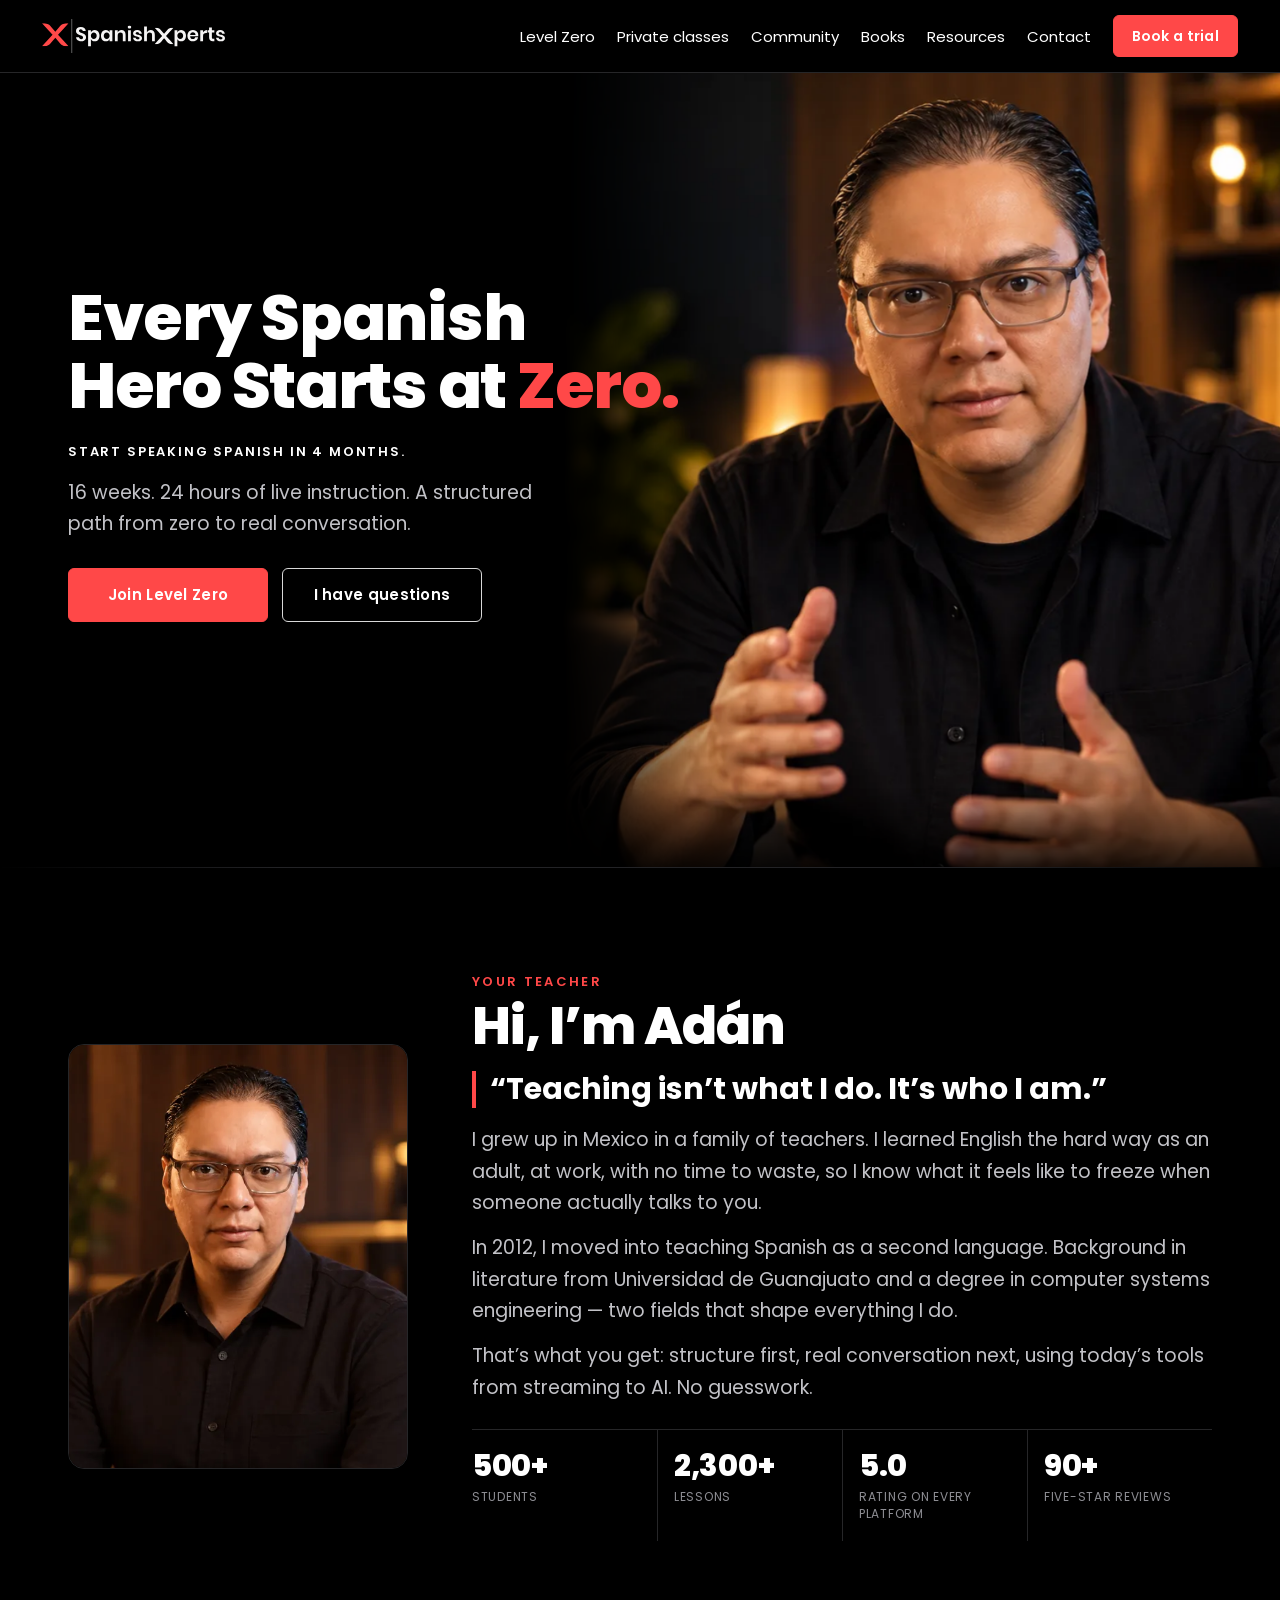
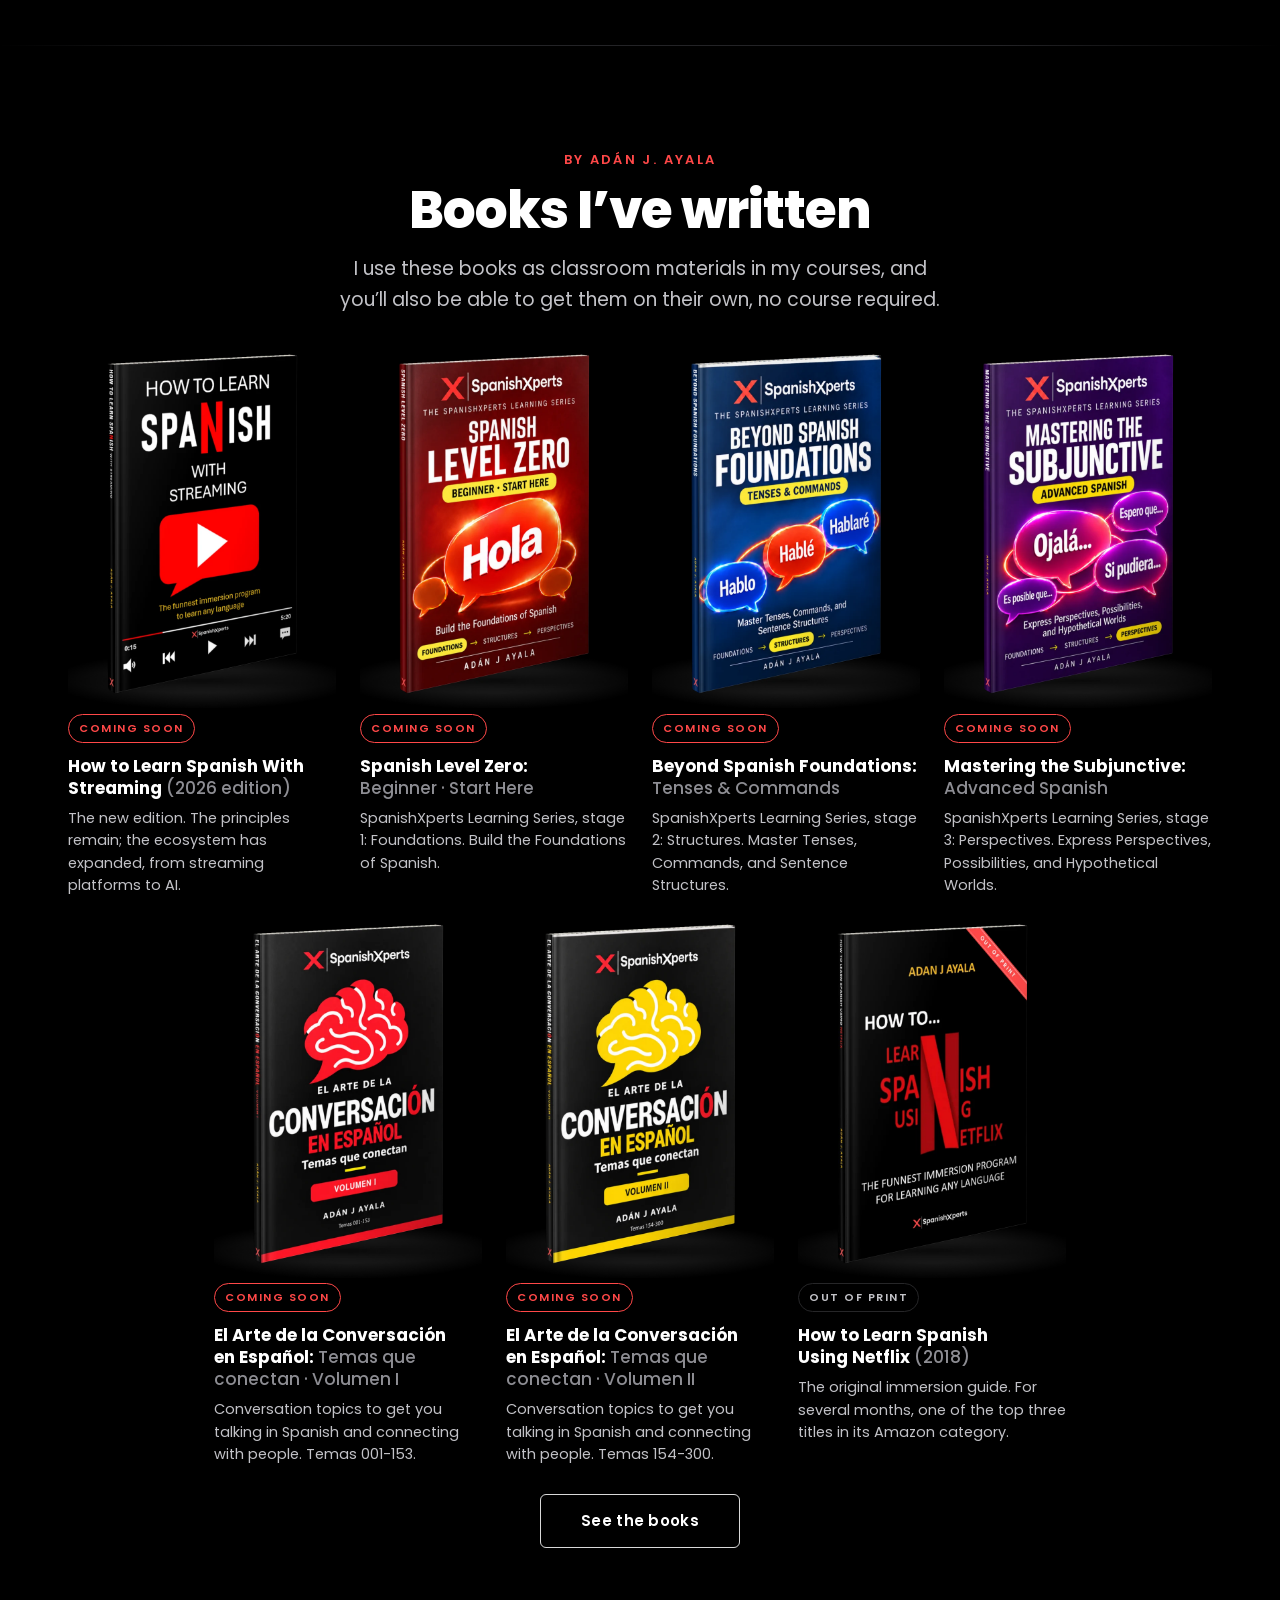
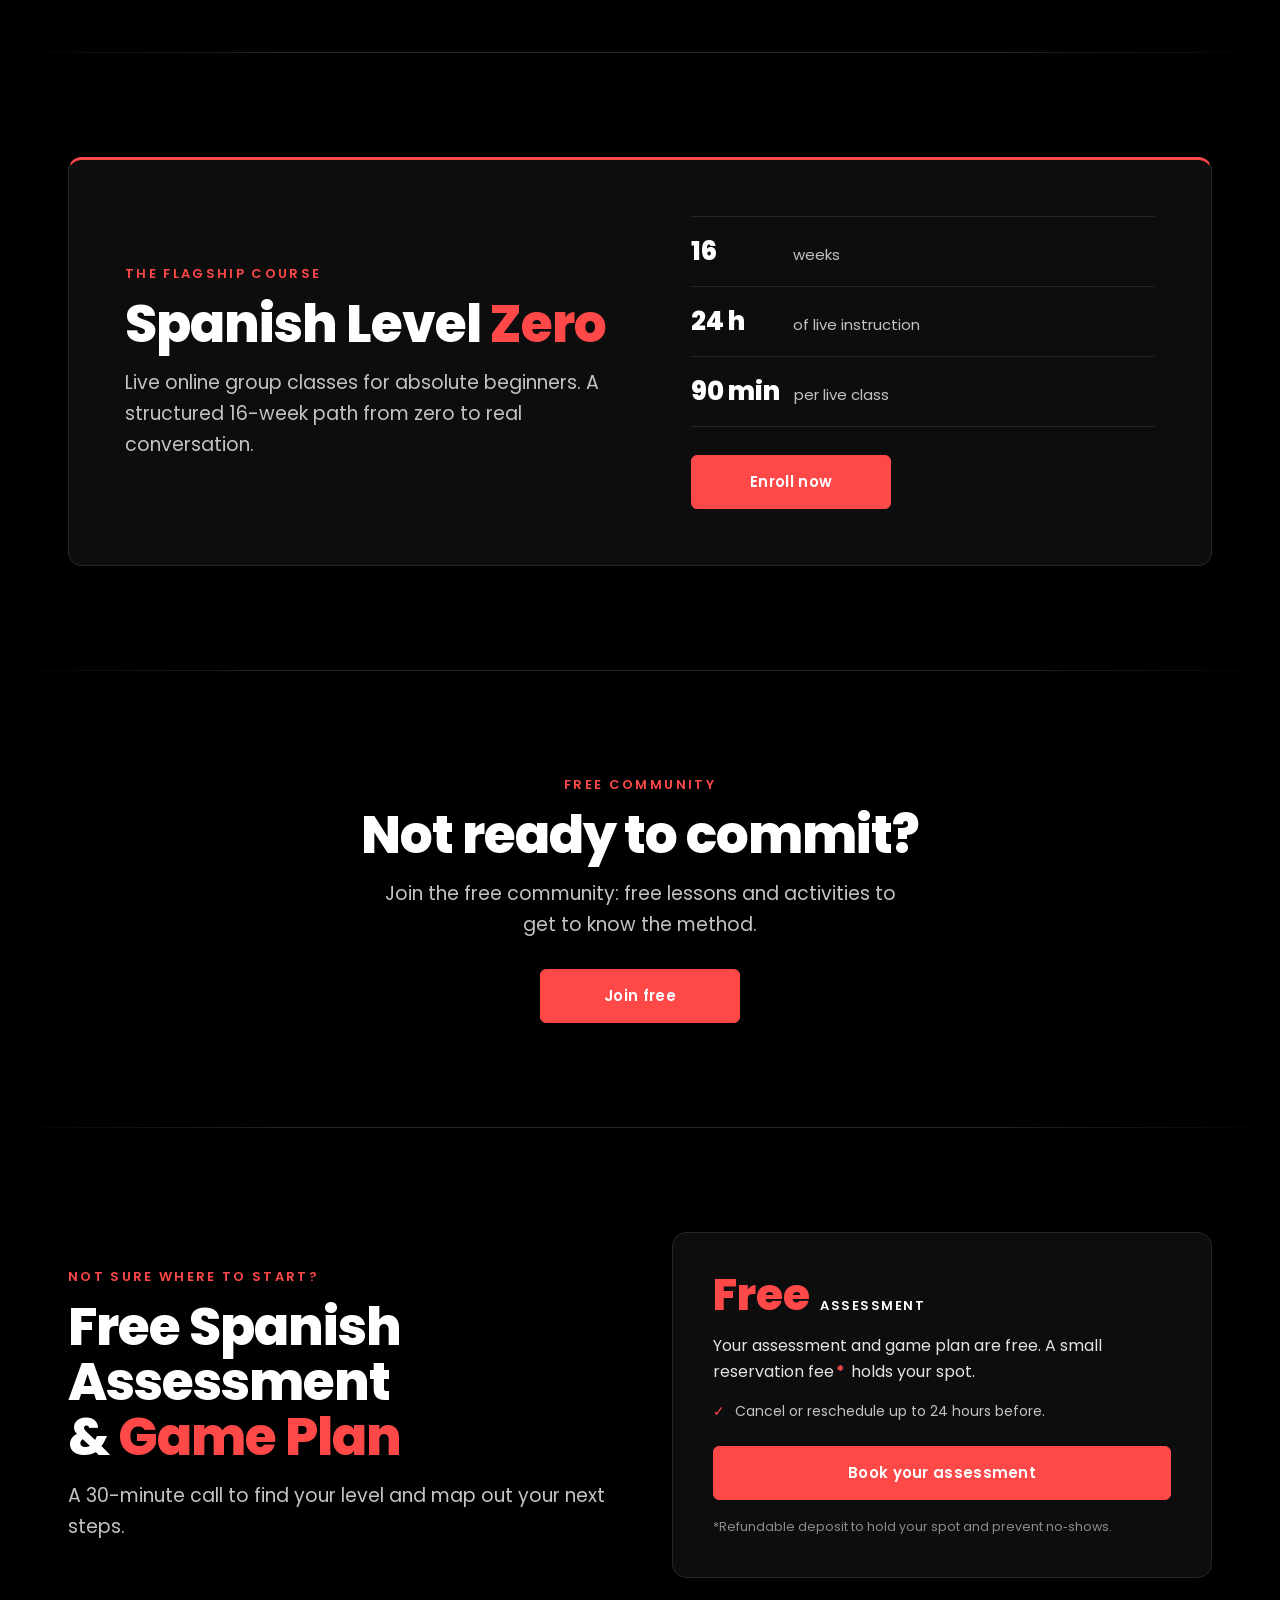
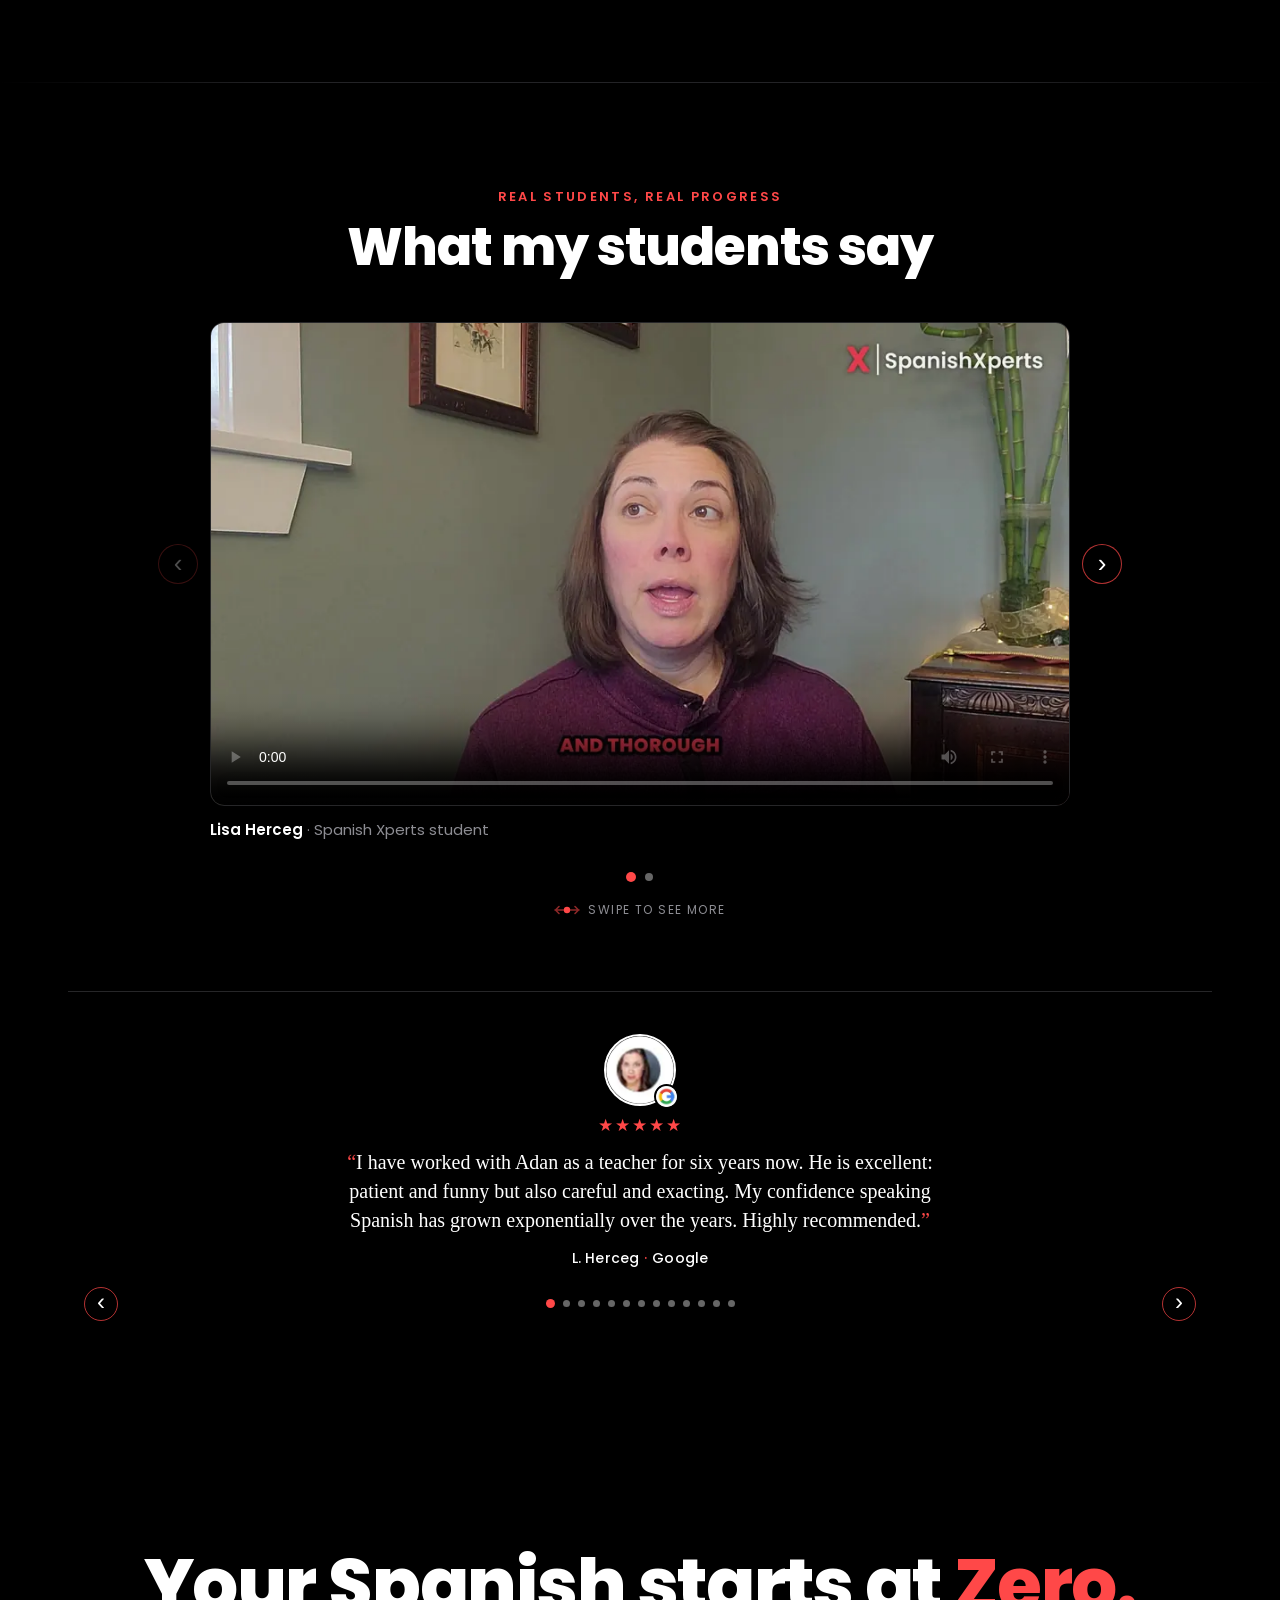
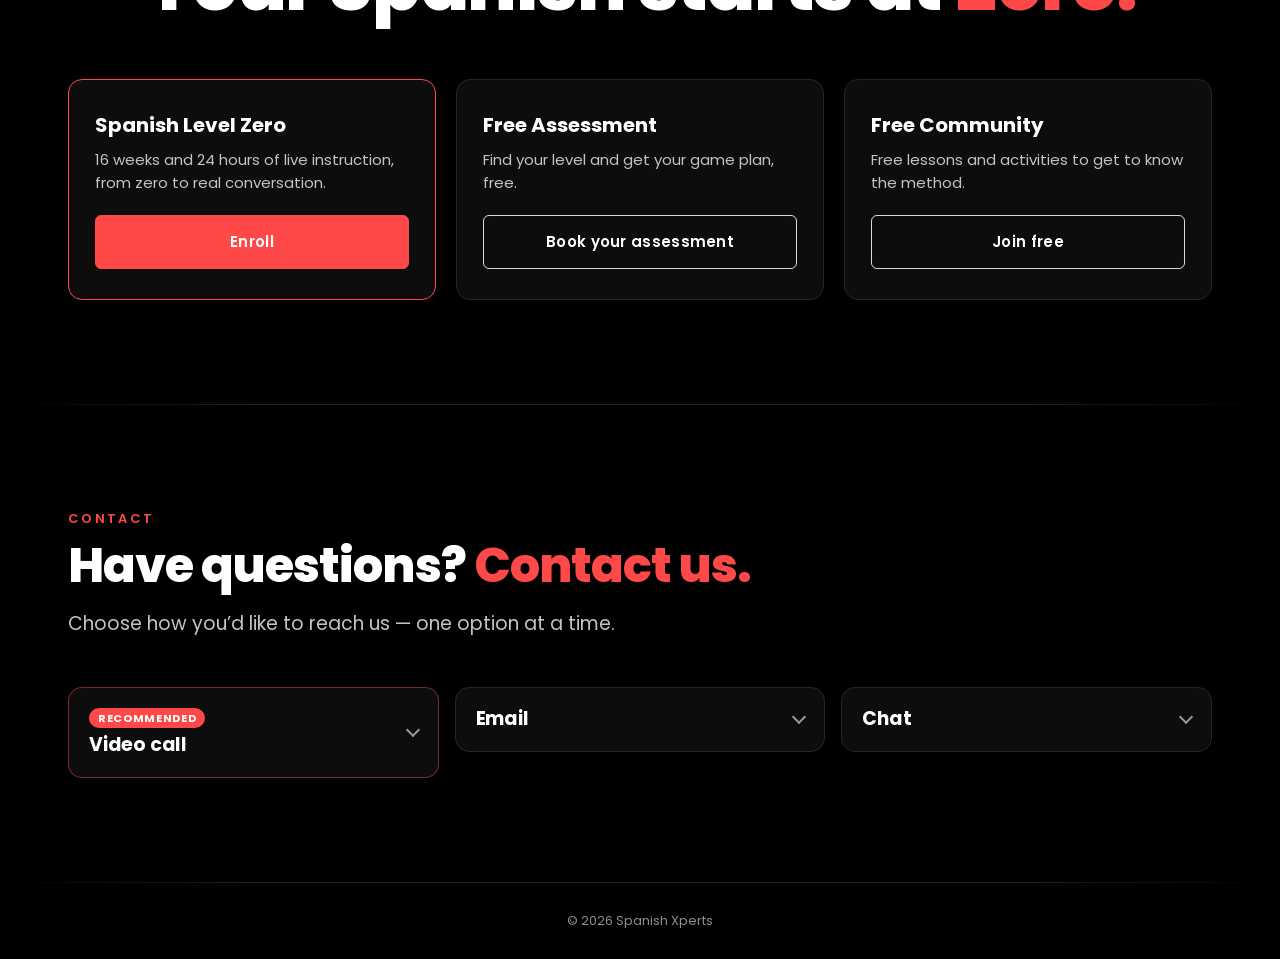
==== commit 108b755f: "Contact accordion + questions CTA, expanded form, reCAPTCHA hook Collapse Video/Email/Chat until sel" ====
--- a/index.html
+++ b/index.html
@@ -18,7 +18,8 @@
     VIDEO_LISA_VERTICAL: "https://video.wixstatic.com/video/fa487c_cf9d4efc0e59481c92103ec9bae3cb8b/720p/mp4/file.mp4"   /* URL de Wix Media de lisa_herceg_vertical_logo.mp4 */,
     VIDEO_ERIN_VERTICAL: "https://video.wixstatic.com/video/fa487c_6b6a15435828456ab7bf0d5fbafefe4f/720p/mp4/file.mp4"   /* URL de Wix Media de erin_lim_vertical_logo.mp4 */,
     VIDEO_LISA_16X9:     "https://video.wixstatic.com/video/fa487c_00bb8e5eb4094c19a763ba732ab861a2/720p/mp4/file.mp4"   /* URL de Wix Media de lisa_herceg_16x9_logo.mp4 */,
-    VIDEO_ERIN_16X9:     "https://video.wixstatic.com/video/fa487c_65ab8b40d3a34971b05178c5579c52d2/720p/mp4/file.mp4"   /* URL de Wix Media de erin_lim_16x9_logo.mp4 */
+    VIDEO_ERIN_16X9:     "https://video.wixstatic.com/video/fa487c_65ab8b40d3a34971b05178c5579c52d2/720p/mp4/file.mp4"   /* URL de Wix Media de erin_lim_16x9_logo.mp4 */,
+    RECAPTCHA_SITE_KEY:  "RECAPTCHA_SITE_KEY"   /* Google reCAPTCHA v3 site key (public). Replace when Adán provides it. */
 };
 </script>
 <meta charset="utf-8">
@@ -203,30 +204,47 @@
 a[data-ph]{outline:2px dashed var(--sx-gold);outline-offset:4px}
 .sx-phwrap{display:flex;flex-direction:column;align-items:stretch;gap:6px;width:100%}
 .sx-ct-lead{max-width:560px}
-.sx-ct-widgets{display:grid;gap:16px;margin-top:36px}
-.sx-ct-card{display:flex;flex-direction:column;border:1px solid var(--sx-line);border-radius:14px;background:var(--sx-card);padding:24px 22px}
-.sx-ct-card h3{margin:0;font-size:20px;font-weight:700;letter-spacing:-.01em}
-.sx-ct-card > p:not(.sx-ct-ico){margin:8px 0 0;font-size:15px;line-height:1.55;color:var(--sx-grey)}
-.sx-ct-ico{margin:0 0 10px;font-size:12px;font-weight:700;letter-spacing:.14em;text-transform:uppercase;color:var(--sx-red)}
-.sx-ct-card > .sx-btn{margin-top:20px;width:100%;min-width:0;box-sizing:border-box}
-.sx-ct-mail{display:inline-block;margin-top:16px;font-size:15px;font-weight:600;color:#fff;text-decoration:none;border-bottom:2px solid var(--sx-red);padding-bottom:2px;word-break:break-all}
-.sx-ct-card .sx-form{margin-top:18px}
-.sx-ct-chatbtns{display:flex;flex-direction:column;gap:12px;margin-top:20px}
+.sx-ct-widgets{display:grid;gap:12px;margin-top:36px}
+.sx-ct-card{display:flex;flex-direction:column;border:1px solid var(--sx-line);border-radius:14px;background:var(--sx-card);overflow:hidden;transition:border-color .2s ease,box-shadow .2s ease}
+.sx-ct-card.is-open{border-color:rgba(255,72,72,.55);box-shadow:0 0 0 1px rgba(255,72,72,.18)}
+.sx-ct-card.sx-ct-recommended.is-open,.sx-ct-card.sx-ct-recommended{border-color:rgba(255,72,72,.45)}
+.sx-ct-card.sx-ct-recommended.is-open{border-color:var(--sx-red);box-shadow:0 0 0 1px rgba(255,72,72,.28),0 12px 32px rgba(255,72,72,.08)}
+.sx-ct-toggle{display:flex;align-items:center;gap:12px;width:100%;margin:0;padding:18px 18px;border:0;background:transparent;color:#fff;font:inherit;text-align:left;cursor:pointer;-webkit-tap-highlight-color:transparent}
+.sx-ct-toggle:focus-visible{outline:2px solid var(--sx-red);outline-offset:-2px}
+.sx-ct-toggle-text{flex:1;min-width:0;display:flex;flex-direction:column;gap:6px}
+.sx-ct-title{margin:0;font-size:18px;font-weight:700;letter-spacing:-.01em;line-height:1.2}
+.sx-ct-badge{display:inline-flex;align-self:flex-start;align-items:center;padding:3px 9px;border-radius:999px;background:var(--sx-red);color:#fff;font-size:11px;font-weight:700;letter-spacing:.06em;text-transform:uppercase;line-height:1.3}
+.sx-ct-chevron{flex:none;width:10px;height:10px;border-right:2px solid #9a9a9a;border-bottom:2px solid #9a9a9a;transform:rotate(45deg);transition:transform .2s ease,border-color .2s ease;margin-top:-4px}
+.sx-ct-card.is-open .sx-ct-chevron{transform:rotate(225deg);margin-top:4px;border-color:var(--sx-red)}
+.sx-ct-panel{display:none;padding:0 18px 20px;border-top:1px solid transparent}
+.sx-ct-card.is-open .sx-ct-panel{display:block;border-top-color:rgba(255,255,255,.06)}
+.sx-ct-panel > p{margin:14px 0 0;font-size:15px;line-height:1.55;color:var(--sx-grey)}
+.sx-ct-panel > .sx-btn{margin-top:18px;width:100%;min-width:0;box-sizing:border-box}
+.sx-ct-mailhint{margin:12px 0 0;font-size:13px;line-height:1.5;color:var(--sx-dim)}
+.sx-ct-mailhint a{color:#fff;text-decoration:none;border-bottom:1px solid rgba(255,72,72,.7);padding-bottom:1px}
+.sx-ct-mailhint a:hover{color:var(--sx-red)}
+.sx-ct-card .sx-form{margin-top:16px}
+.sx-ct-chatbtns{display:flex;flex-direction:column;gap:10px;margin-top:18px}
 .sx-ct-chatbtns .sx-btn{width:100%;min-width:0;box-sizing:border-box;margin-top:0}
-.sx-form{display:grid;gap:16px}
-.sx-field label{display:block;margin-bottom:7px;font-size:14px;font-weight:500;color:#e6e6ea}
-.sx-field input,.sx-field textarea{display:block;width:100%;padding:14px 15px;border:1px solid #3a3a3e;border-radius:8px;background:#0d0d0e;color:#fff;font:400 16px/1.4 Poppins,system-ui,sans-serif;-webkit-appearance:none;appearance:none}
-.sx-field textarea{min-height:132px;resize:vertical}
-.sx-field input:focus,.sx-field textarea:focus{outline:none;border-color:var(--sx-red);box-shadow:0 0 0 3px rgba(255,72,72,.2)}
-.sx-form .sx-btn{width:100%;border:0;margin-top:4px}
-.sx-form-note{margin:0;font-size:13px;line-height:1.5;color:var(--sx-dim)}
+.sx-form{display:grid;gap:14px}
+.sx-field label{display:block;margin-bottom:6px;font-size:13px;font-weight:500;color:#cfcfd4}
+.sx-field .sx-req{color:var(--sx-red);font-weight:600}
+.sx-field input,.sx-field textarea,.sx-field select{display:block;width:100%;padding:13px 14px;border:1px solid #3a3a3e;border-radius:8px;background:#0d0d0e;color:#fff;font:400 16px/1.4 Poppins,system-ui,sans-serif;-webkit-appearance:none;appearance:none}
+.sx-field select{background-image:linear-gradient(45deg,transparent 50%,#9a9a9a 50%),linear-gradient(135deg,#9a9a9a 50%,transparent 50%);background-position:calc(100% - 18px) calc(50% - 2px),calc(100% - 12px) calc(50% - 2px);background-size:6px 6px,6px 6px;background-repeat:no-repeat;padding-right:36px}
+.sx-field textarea{min-height:120px;resize:vertical}
+.sx-field input:focus,.sx-field textarea:focus,.sx-field select:focus{outline:none;border-color:var(--sx-red);box-shadow:0 0 0 3px rgba(255,72,72,.2)}
+.sx-form .sx-btn{width:100%;border:0;margin-top:2px}
+.sx-form-note,.sx-form-recaptcha-note{margin:0;font-size:12.5px;line-height:1.5;color:var(--sx-dim)}
 .sx-form-msg{margin:0;font-size:14px;line-height:1.5;color:#fff;min-height:0}
 .sx-form-msg:empty{display:none}
 .sx-form-msg a{color:#fff}
+.grecaptcha-badge{visibility:hidden}
 @media (min-width:900px){
  .sx-contact .sx-h2{font-size:clamp(34px,4vw,48px)}
- .sx-ct-widgets{grid-template-columns:1fr 1.2fr 1fr;gap:20px;align-items:start;margin-top:48px}
- .sx-ct-card{padding:28px 24px}
+ .sx-ct-widgets{grid-template-columns:repeat(3,1fr);gap:16px;align-items:start;margin-top:48px}
+ .sx-ct-toggle{padding:20px 20px}
+ .sx-ct-title{font-size:19px}
+ .sx-ct-panel{padding:0 20px 22px}
  .sx-form .sx-btn{width:100%}
 }
 
@@ -323,7 +341,6 @@
 /* buttons & links */
 .sx .sx-btn{transition:background-color .2s ease,border-color .2s ease,color .2s ease,transform .2s ease,box-shadow .2s ease}
 .sxh-cta{transition:background-color .2s ease,color .2s ease,transform .2s ease,box-shadow .2s ease}
-.sx-ct-mail{transition:color .2s ease,border-color .2s ease}
 .sxc-arrow{transition:background-color .2s ease,border-color .2s ease,transform .2s ease}
 .sx a:focus-visible,.sx button:focus-visible,.sxc:focus-visible{outline:2px solid var(--sx-red);outline-offset:3px;border-radius:4px}
 .sx .sx-btn:focus-visible{outline:2px solid #fff;outline-offset:3px;box-shadow:0 0 0 5px rgba(255,72,72,.35)}
@@ -336,7 +353,6 @@
  .sx .sx-btn.sx-outline:hover{box-shadow:0 10px 24px rgba(255,255,255,.12)}
  .sx .sx-btn:active{transform:translateY(0);box-shadow:none}
  .sxh-cta:hover{transform:translateY(-1px)}
- .sx-ct-mail:hover{color:var(--sx-red)}
  .sxc-arrow:hover{background:rgba(255,72,72,.16);border-color:var(--sx-red)}
  .sx-book:hover .sx-book-cover img{transform:perspective(1200px) translate3d(0,-10px,0) rotateY(-4deg) rotateZ(-.6deg);filter:drop-shadow(0 18px 26px rgba(255,72,72,.10))}
 }
@@ -459,7 +475,7 @@
       <p class="sx-p">16 weeks. 24 hours of live instruction. A structured path from zero to real conversation.</p>
       <div class="sx-btns">
         <a class="sx-btn" href="/zero/">Join Level Zero</a>
-        <div class="sx-callwrap"><a class="sx-btn sx-outline" href="#assessment" data-sx-scroll>Schedule a call*</a><p class="sx-callnote">*Assessment or trial class, whatever fits.</p></div>
+        <div class="sx-callwrap"><a class="sx-btn sx-outline" href="#contacto" data-sx-scroll>I have questions</a></div>
       </div>
     </div>
   </div>
@@ -635,35 +651,58 @@
   <div class="sx-wrap">
     <p class="sx-kicker">Contact</p>
     <h2 class="sx-h2">Have questions? <span class="sx-red">Contact us.</span></h2>
-    <p class="sx-p sx-ct-lead">Pick the option that works best for you &mdash; video call, email, or chat.</p>
-    <div class="sx-ct-widgets">
-      <article class="sx-ct-card">
-        <p class="sx-ct-ico" aria-hidden="true">Video</p>
-        <h3>Video call</h3>
-        <p>Need an assessment, a trial, or have questions? Schedule a video call with us.</p>
-        <a class="sx-btn" href="#" target="_top" data-sx-link="ASSESSMENT_URL">Schedule a video call</a>
+    <p class="sx-p sx-ct-lead">Choose how you&rsquo;d like to reach us &mdash; one option at a time.</p>
+    <div class="sx-ct-widgets" data-sx-ct-accordion>
+      <article class="sx-ct-card sx-ct-recommended">
+        <button type="button" class="sx-ct-toggle" aria-expanded="false" aria-controls="sx-ct-panel-video" id="sx-ct-btn-video">
+          <span class="sx-ct-toggle-text"><span class="sx-ct-badge">Recommended</span><span class="sx-ct-title">Video call</span></span>
+          <span class="sx-ct-chevron" aria-hidden="true"></span>
+        </button>
+        <div class="sx-ct-panel" id="sx-ct-panel-video" role="region" aria-labelledby="sx-ct-btn-video" hidden>
+          <p>Need an assessment, a trial, or have questions? Schedule a video call with us.</p>
+          <a class="sx-btn" href="#" target="_top" data-sx-link="ASSESSMENT_URL">Schedule a video call</a>
+        </div>
       </article>
       <article class="sx-ct-card sx-ct-card-email">
-        <p class="sx-ct-ico" aria-hidden="true">Email</p>
-        <h3>Email</h3>
-        <p>Fill this form or email us your questions &mdash; we can reply by email.</p>
-        <a class="sx-ct-mail" href="mailto:adan@spanishxperts.com" target="_top">adan@spanishxperts.com</a>
-        <form class="sx-form" id="sx-contact-form" novalidate>
-          <div class="sx-field"><label for="sx-nombre">Name</label><input id="sx-nombre" name="nombre" type="text" autocomplete="name" required></div>
-          <div class="sx-field"><label for="sx-email">Email</label><input id="sx-email" name="email" type="email" autocomplete="email" inputmode="email" required></div>
-          <div class="sx-field"><label for="sx-mensaje">Message</label><textarea id="sx-mensaje" name="mensaje" rows="5" required></textarea></div>
-          <button class="sx-btn" type="submit">Send</button>
-          <p class="sx-form-msg" role="status" aria-live="polite"></p>
-          <p class="sx-form-note">Clicking &ldquo;Send&rdquo; opens your email app with the message ready to send.</p>
-        </form>
+        <button type="button" class="sx-ct-toggle" aria-expanded="false" aria-controls="sx-ct-panel-email" id="sx-ct-btn-email">
+          <span class="sx-ct-toggle-text"><span class="sx-ct-title">Email</span></span>
+          <span class="sx-ct-chevron" aria-hidden="true"></span>
+        </button>
+        <div class="sx-ct-panel" id="sx-ct-panel-email" role="region" aria-labelledby="sx-ct-btn-email" hidden>
+          <p>Tell us a bit about you and we&rsquo;ll reply by email.</p>
+          <form class="sx-form" id="sx-contact-form" novalidate>
+            <div class="sx-field"><label for="sx-nombre">Name <span class="sx-req" aria-hidden="true">*</span></label><input id="sx-nombre" name="nombre" type="text" autocomplete="name" required></div>
+            <div class="sx-field"><label for="sx-email">Email <span class="sx-req" aria-hidden="true">*</span></label><input id="sx-email" name="email" type="email" autocomplete="email" inputmode="email" required></div>
+            <div class="sx-field"><label for="sx-motivo">Reason <span class="sx-req" aria-hidden="true">*</span></label>
+              <select id="sx-motivo" name="motivo" required>
+                <option value="" selected disabled>Select a reason</option>
+                <option value="Need an assessment">Need an assessment</option>
+                <option value="I want to request a trial">I want to request a trial</option>
+                <option value="Special case">Special case</option>
+                <option value="Other / more information">Other / more information</option>
+              </select>
+            </div>
+            <div class="sx-field"><label for="sx-experiencia">Tell us about your Spanish experience, your goals, or anything else that matters <span class="sx-req" aria-hidden="true">*</span></label><textarea id="sx-experiencia" name="experiencia" rows="5" required></textarea></div>
+            <div class="sx-field"><label for="sx-mes-inicio">Estimated month to start <span class="sx-req" aria-hidden="true">*</span></label><input id="sx-mes-inicio" name="mes_inicio" type="month" required></div>
+            <button class="sx-btn" type="submit">Send</button>
+            <p class="sx-form-msg" role="status" aria-live="polite"></p>
+            <p class="sx-form-note">Send opens your email app with the message ready.</p>
+            <p class="sx-form-recaptcha-note" id="sx-recaptcha-note" hidden>Spam protection (reCAPTCHA) activates once the site key is configured.</p>
+            <p class="sx-ct-mailhint">Or write us at <a href="mailto:adan@spanishxperts.com" target="_top">adan@spanishxperts.com</a></p>
+          </form>
+        </div>
       </article>
       <article class="sx-ct-card">
-        <p class="sx-ct-ico" aria-hidden="true">Chat</p>
-        <h3>Chat</h3>
-        <p>Message us on WhatsApp or Messenger for a quick reply.</p>
-        <div class="sx-ct-chatbtns">
-          <a class="sx-btn sx-outline" href="#" target="_blank" rel="noopener noreferrer" data-sx-link="WHATSAPP_URL">WhatsApp</a>
-          <a class="sx-btn sx-outline" href="#" target="_blank" rel="noopener noreferrer" data-sx-link="MESSENGER_URL">Messenger</a>
+        <button type="button" class="sx-ct-toggle" aria-expanded="false" aria-controls="sx-ct-panel-chat" id="sx-ct-btn-chat">
+          <span class="sx-ct-toggle-text"><span class="sx-ct-title">Chat</span></span>
+          <span class="sx-ct-chevron" aria-hidden="true"></span>
+        </button>
+        <div class="sx-ct-panel" id="sx-ct-panel-chat" role="region" aria-labelledby="sx-ct-btn-chat" hidden>
+          <p>Message us on WhatsApp or Messenger for a quick reply.</p>
+          <div class="sx-ct-chatbtns">
+            <a class="sx-btn sx-outline" href="#" target="_blank" rel="noopener noreferrer" data-sx-link="WHATSAPP_URL">WhatsApp</a>
+            <a class="sx-btn sx-outline" href="#" target="_blank" rel="noopener noreferrer" data-sx-link="MESSENGER_URL">Messenger</a>
+          </div>
         </div>
       </article>
     </div>
@@ -693,16 +732,55 @@
 root.addEventListener("keydown",function(e){if(e.key==="ArrowLeft")show(cur-1);if(e.key==="ArrowRight")show(cur+1)});
 })();
 
-(function(){var f=document.getElementById("sx-contact-form");if(!f)return;var TO="adan@spanishxperts.com",msg=f.querySelector(".sx-form-msg");
-f.addEventListener("submit",function(e){e.preventDefault();
- var n=f.nombre.value.trim(),m=f.email.value.trim(),t=f.mensaje.value.trim();
- if(!n||!m||!t){msg.textContent="Please fill in Name, Email, and Message.";return}
- if(!/^[^\s@]+@[^\s@]+\.[^\s@]+$/.test(m)){msg.textContent="Please check your email — it does not look valid.";return}
- var subject="Question from the website \u2013 "+n,body="Name: "+n+"\nEmail: "+m+"\n\nMessage:\n"+t+"\n";
- var url="mailto:"+TO+"?subject="+encodeURIComponent(subject)+"&body="+encodeURIComponent(body);
- msg.innerHTML="Opening your email app\u2026 If it does not open, write us at <a href=\"mailto:"+TO+"\" target=\"_top\">"+TO+"</a>.";
- try{window.top.location.href=url}catch(err){try{window.location.href=url}catch(err2){window.open(url,"_blank")}}
-});})();
+(function(){
+ var root=document.querySelector("[data-sx-ct-accordion]");
+ if(root){
+  var cards=[].slice.call(root.querySelectorAll(".sx-ct-card"));
+  function closeAll(except){cards.forEach(function(c){if(c===except)return;c.classList.remove("is-open");var b=c.querySelector(".sx-ct-toggle"),p=c.querySelector(".sx-ct-panel");if(b)b.setAttribute("aria-expanded","false");if(p)p.hidden=true})}
+  cards.forEach(function(card){var btn=card.querySelector(".sx-ct-toggle"),panel=card.querySelector(".sx-ct-panel");if(!btn||!panel)return;
+   btn.addEventListener("click",function(){var open=card.classList.contains("is-open");closeAll(open?null:card);if(open){card.classList.remove("is-open");btn.setAttribute("aria-expanded","false");panel.hidden=true}else{card.classList.add("is-open");btn.setAttribute("aria-expanded","true");panel.hidden=false}});
+  });
+ }
+})();
+
+(function(){
+ var f=document.getElementById("sx-contact-form");if(!f)return;
+ var C=window.SX_CONFIG||{},TO="adan@spanishxperts.com",msg=f.querySelector(".sx-form-msg"),note=document.getElementById("sx-recaptcha-note");
+ var key=C.RECAPTCHA_SITE_KEY,hasKey=typeof key==="string"&&key!=="RECAPTCHA_SITE_KEY"&&key.trim().length>8;
+ if(note){note.hidden=!!hasKey}
+ function loadRecaptcha(cb){
+  if(window.grecaptcha&&window.grecaptcha.execute){cb();return}
+  var s=document.createElement("script");s.src="https://www.google.com/recaptcha/api.js?render="+encodeURIComponent(key);s.async=true;
+  s.onload=function(){cb()};s.onerror=function(){msg.textContent="Could not load spam protection. Please try again, or email us directly.";};
+  document.head.appendChild(s);
+ }
+ function openMail(n,m,motivo,exp,mes,token){
+  var subject="Question from the website \u2013 "+n;
+  var body="Name: "+n+"\nEmail: "+m+"\nReason: "+motivo+"\nEstimated month to start: "+mes+"\n\nSpanish experience / goals:\n"+exp+"\n";
+  if(token)body+="\nreCAPTCHA token: "+token+"\n";
+  var url="mailto:"+TO+"?subject="+encodeURIComponent(subject)+"&body="+encodeURIComponent(body);
+  msg.innerHTML="Opening your email app\u2026 If it does not open, write us at <a href=\"mailto:"+TO+"\" target=\"_top\">"+TO+"</a>.";
+  try{window.top.location.href=url}catch(err){try{window.location.href=url}catch(err2){window.open(url,"_blank")}}
+ }
+ f.addEventListener("submit",function(e){e.preventDefault();
+  var n=(f.nombre&&f.nombre.value||"").trim();
+  var m=(f.email&&f.email.value||"").trim();
+  var motivo=(f.motivo&&f.motivo.value||"").trim();
+  var exp=(f.experiencia&&f.experiencia.value||"").trim();
+  var mes=(f.mes_inicio&&f.mes_inicio.value||"").trim();
+  if(!n||!m||!motivo||!exp||!mes){msg.textContent="Please fill in Name, Email, Reason, your experience/goals, and estimated start month.";return}
+  if(!/^[^\s@]+@[^\s@]+\.[^\s@]+$/.test(m)){msg.textContent="Please check your email — it does not look valid.";return}
+  if(!hasKey){openMail(n,m,motivo,exp,mes,null);return}
+  msg.textContent="Checking spam protection\u2026";
+  loadRecaptcha(function(){
+   try{
+    window.grecaptcha.ready(function(){
+     window.grecaptcha.execute(key,{action:"contact"}).then(function(token){openMail(n,m,motivo,exp,mes,token)}).catch(function(){msg.textContent="Spam check failed. Please try again, or email us directly.";});
+    });
+   }catch(err){msg.textContent="Spam check failed. Please try again, or email us directly."}
+  });
+ });
+})();
 </script>
 <script id="sx-anim-js">
 /* Subtle motion: scroll reveal (IntersectionObserver) + light parallax (rAF, transform only). */
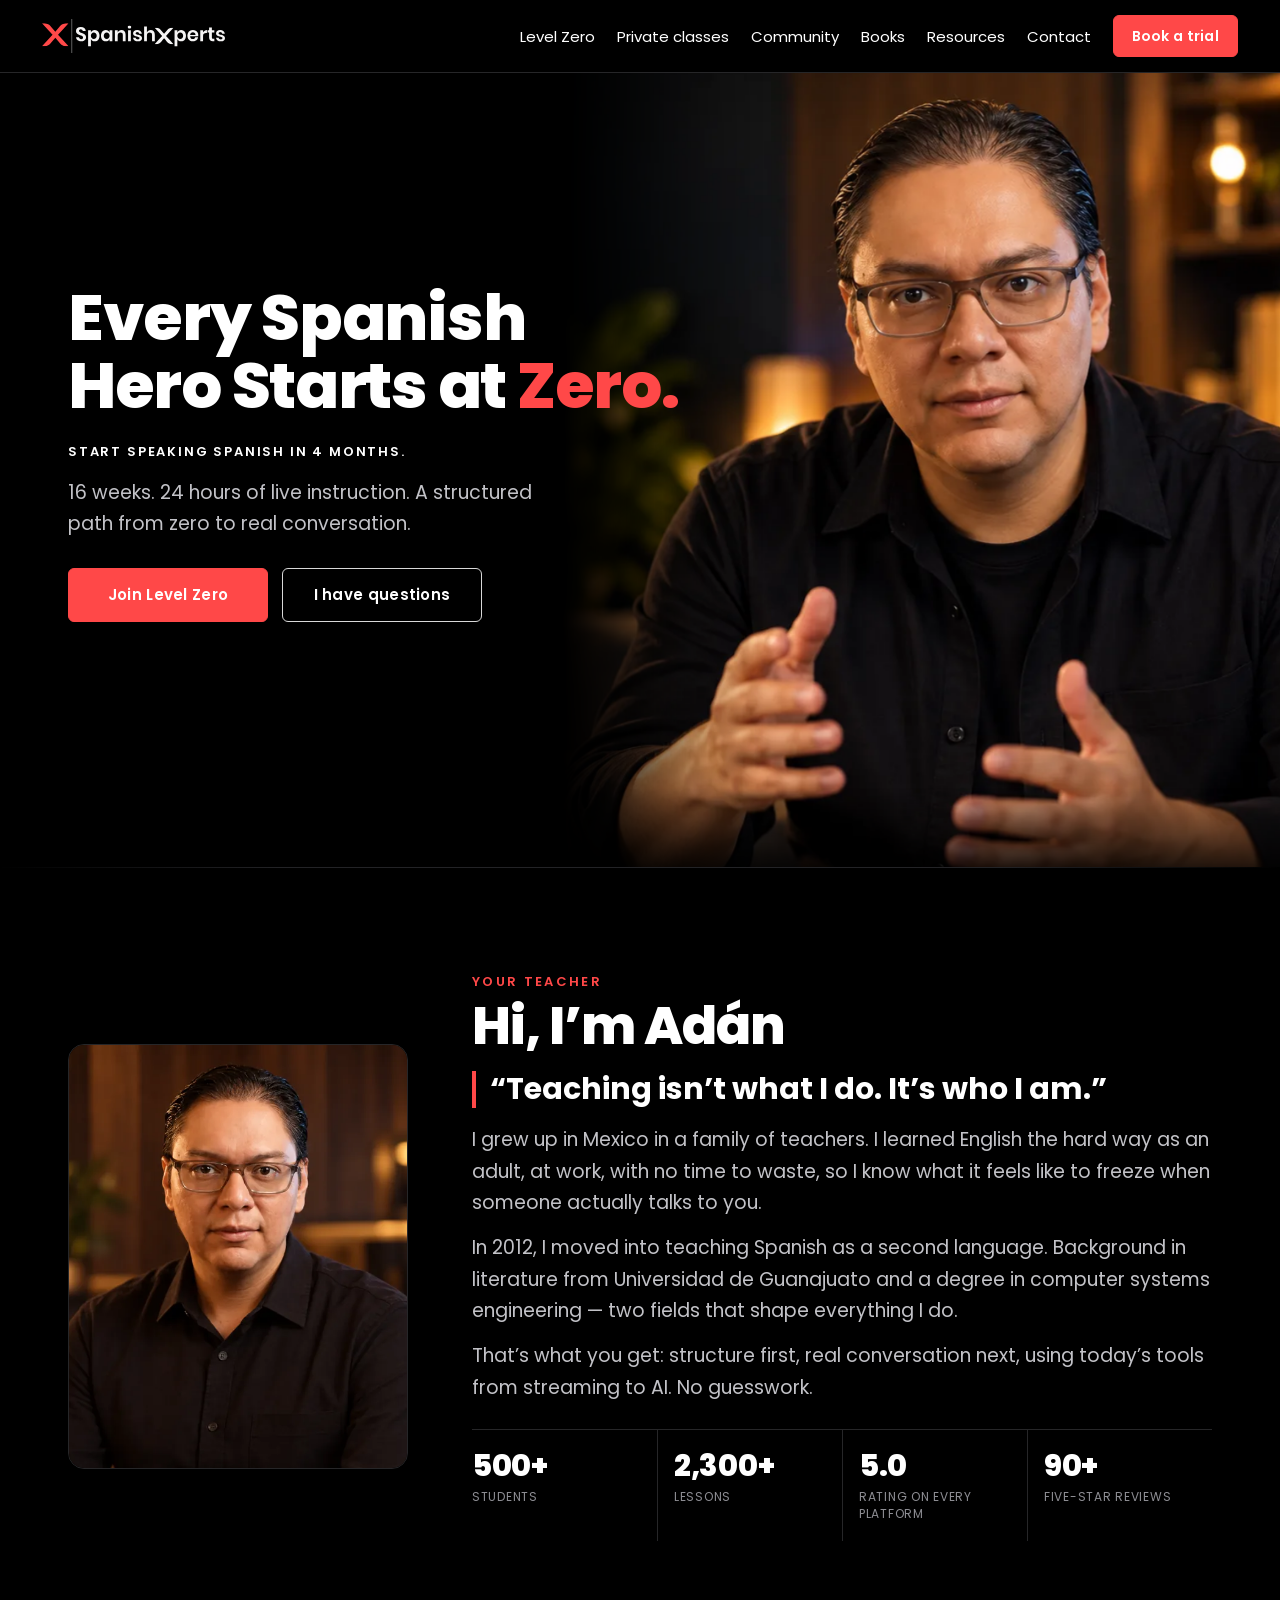
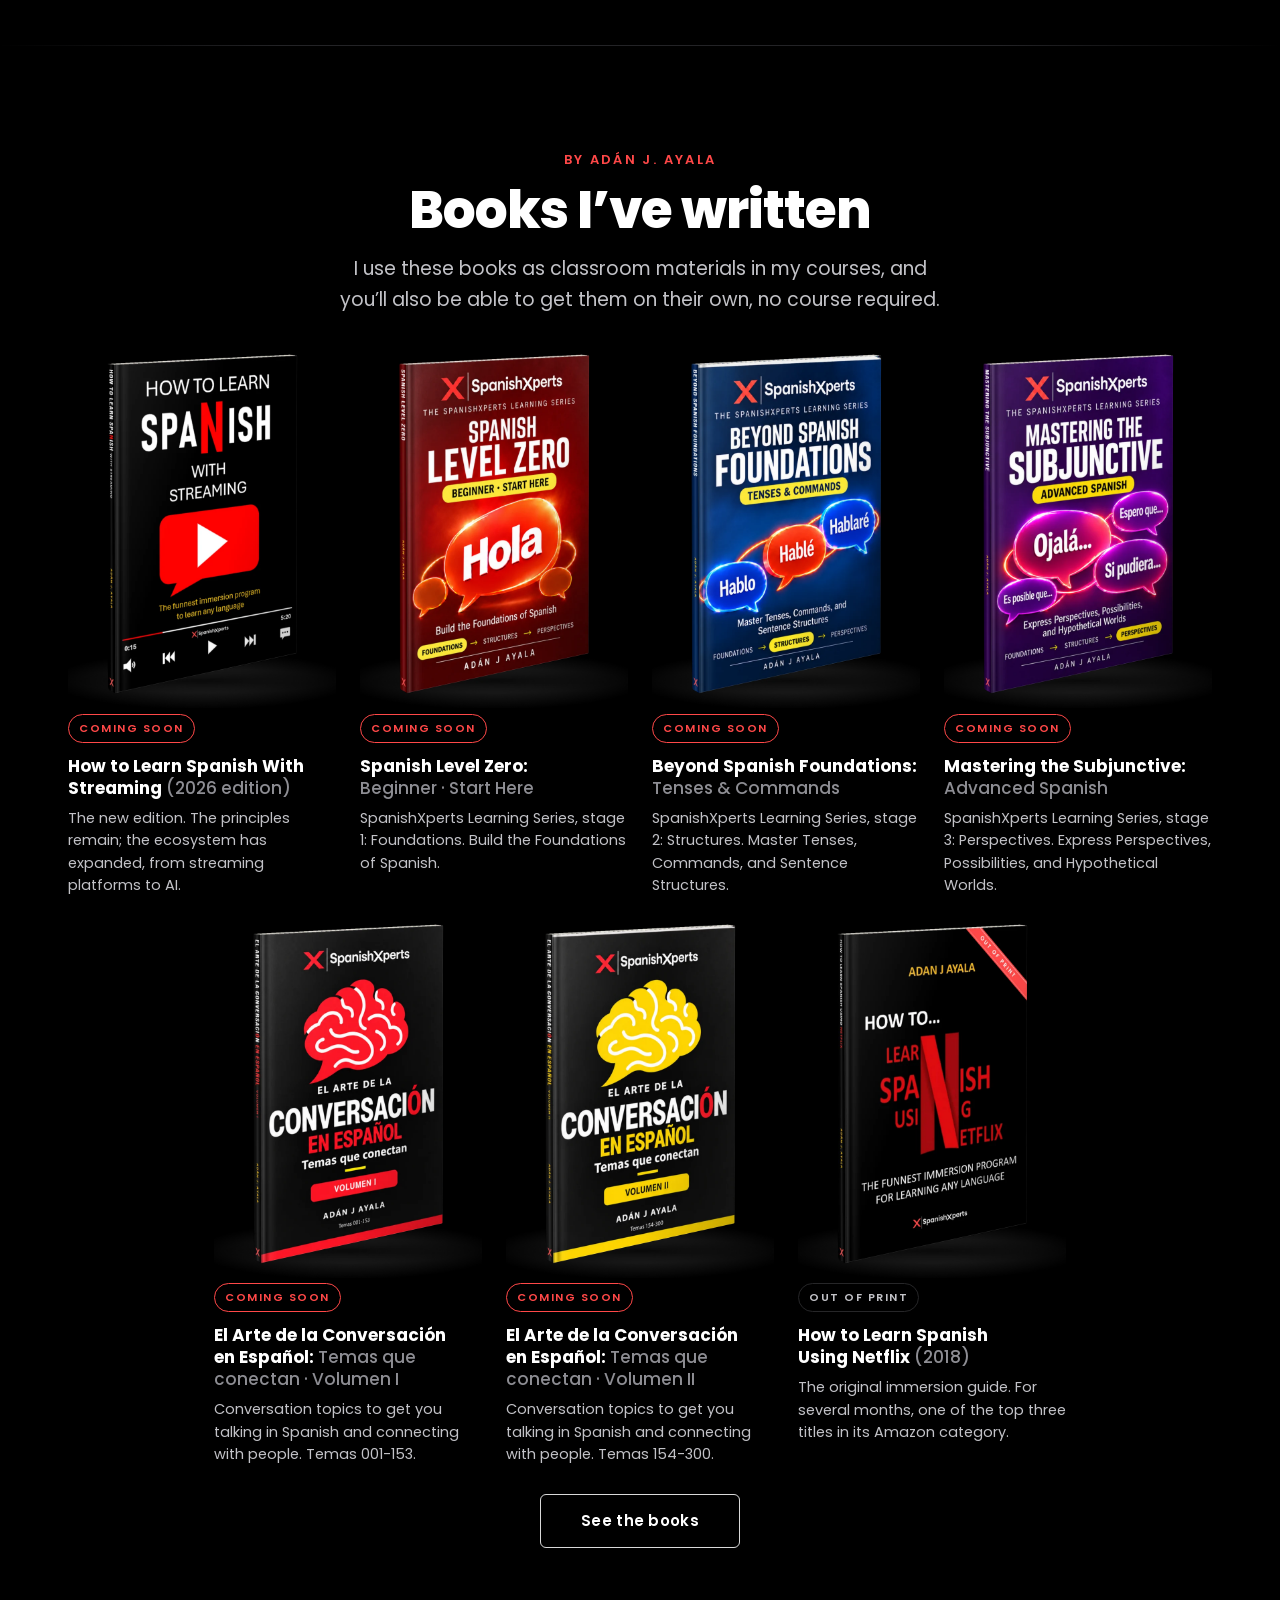
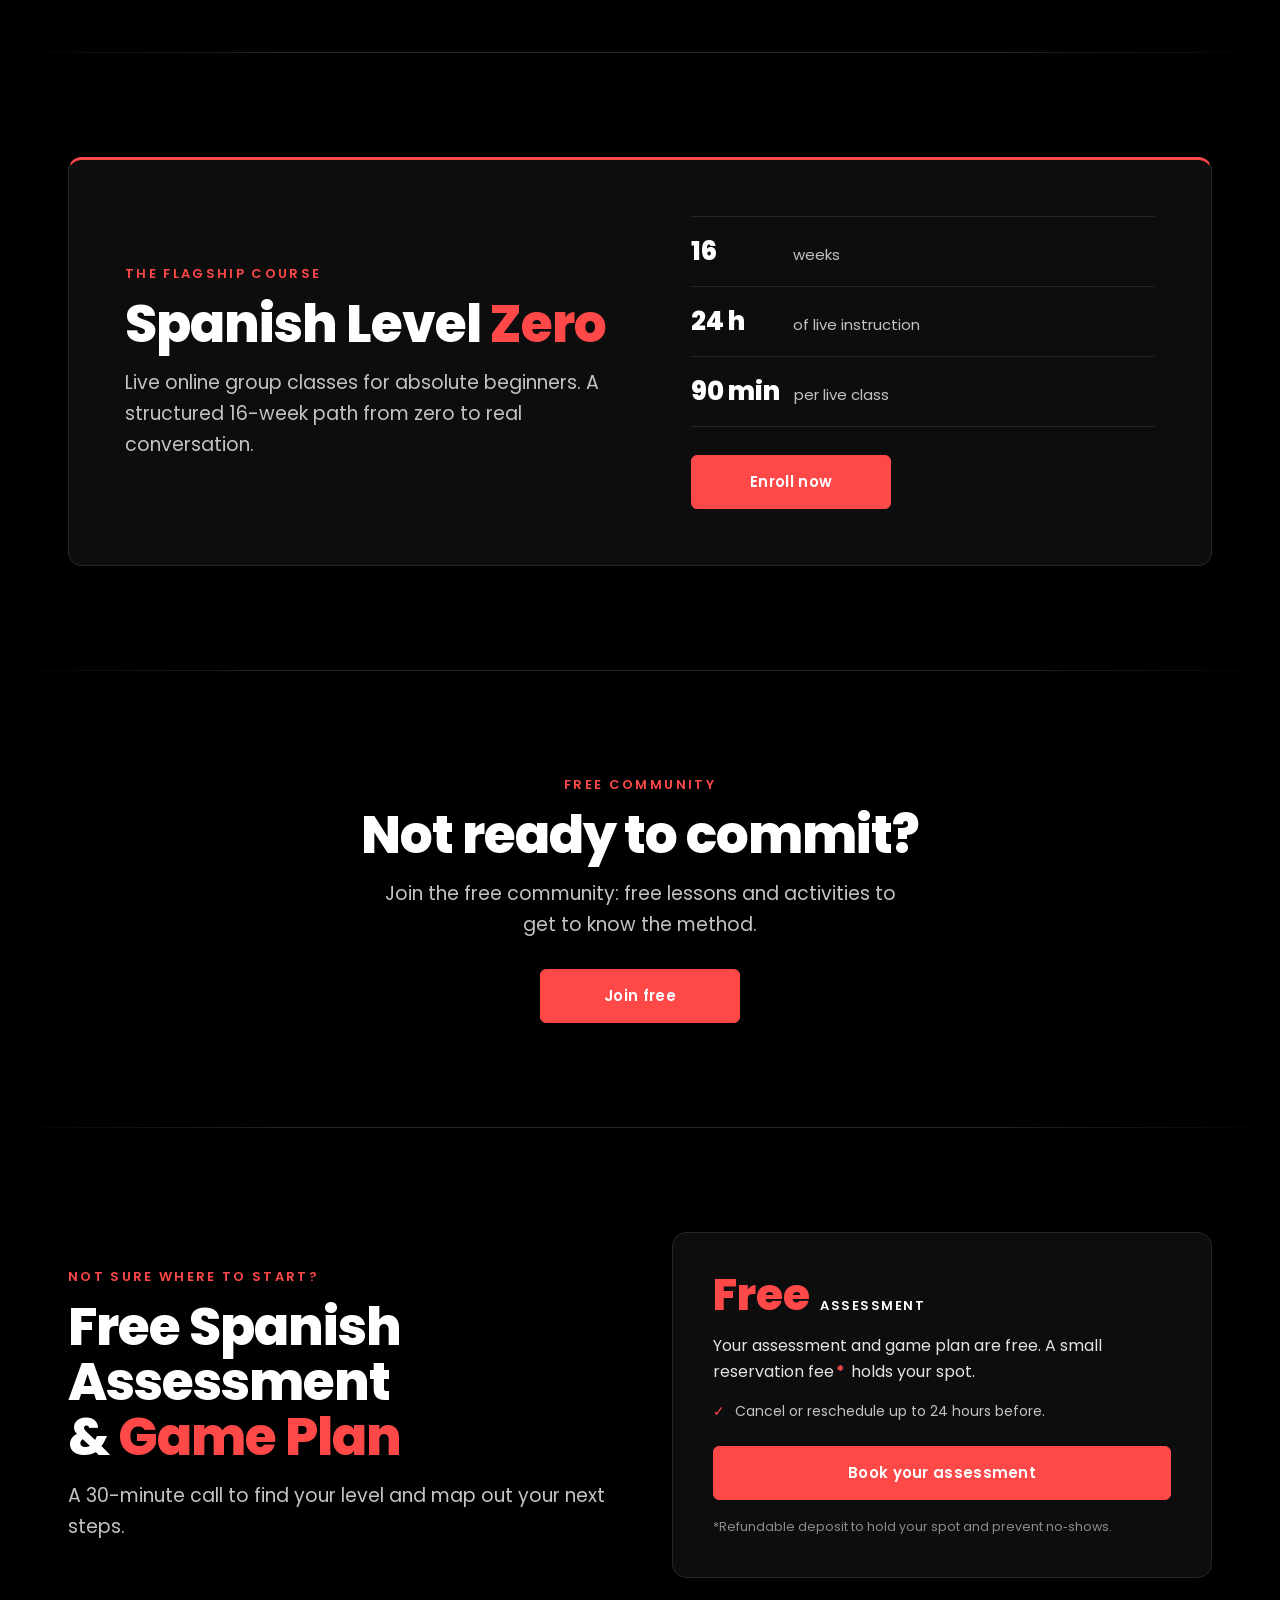
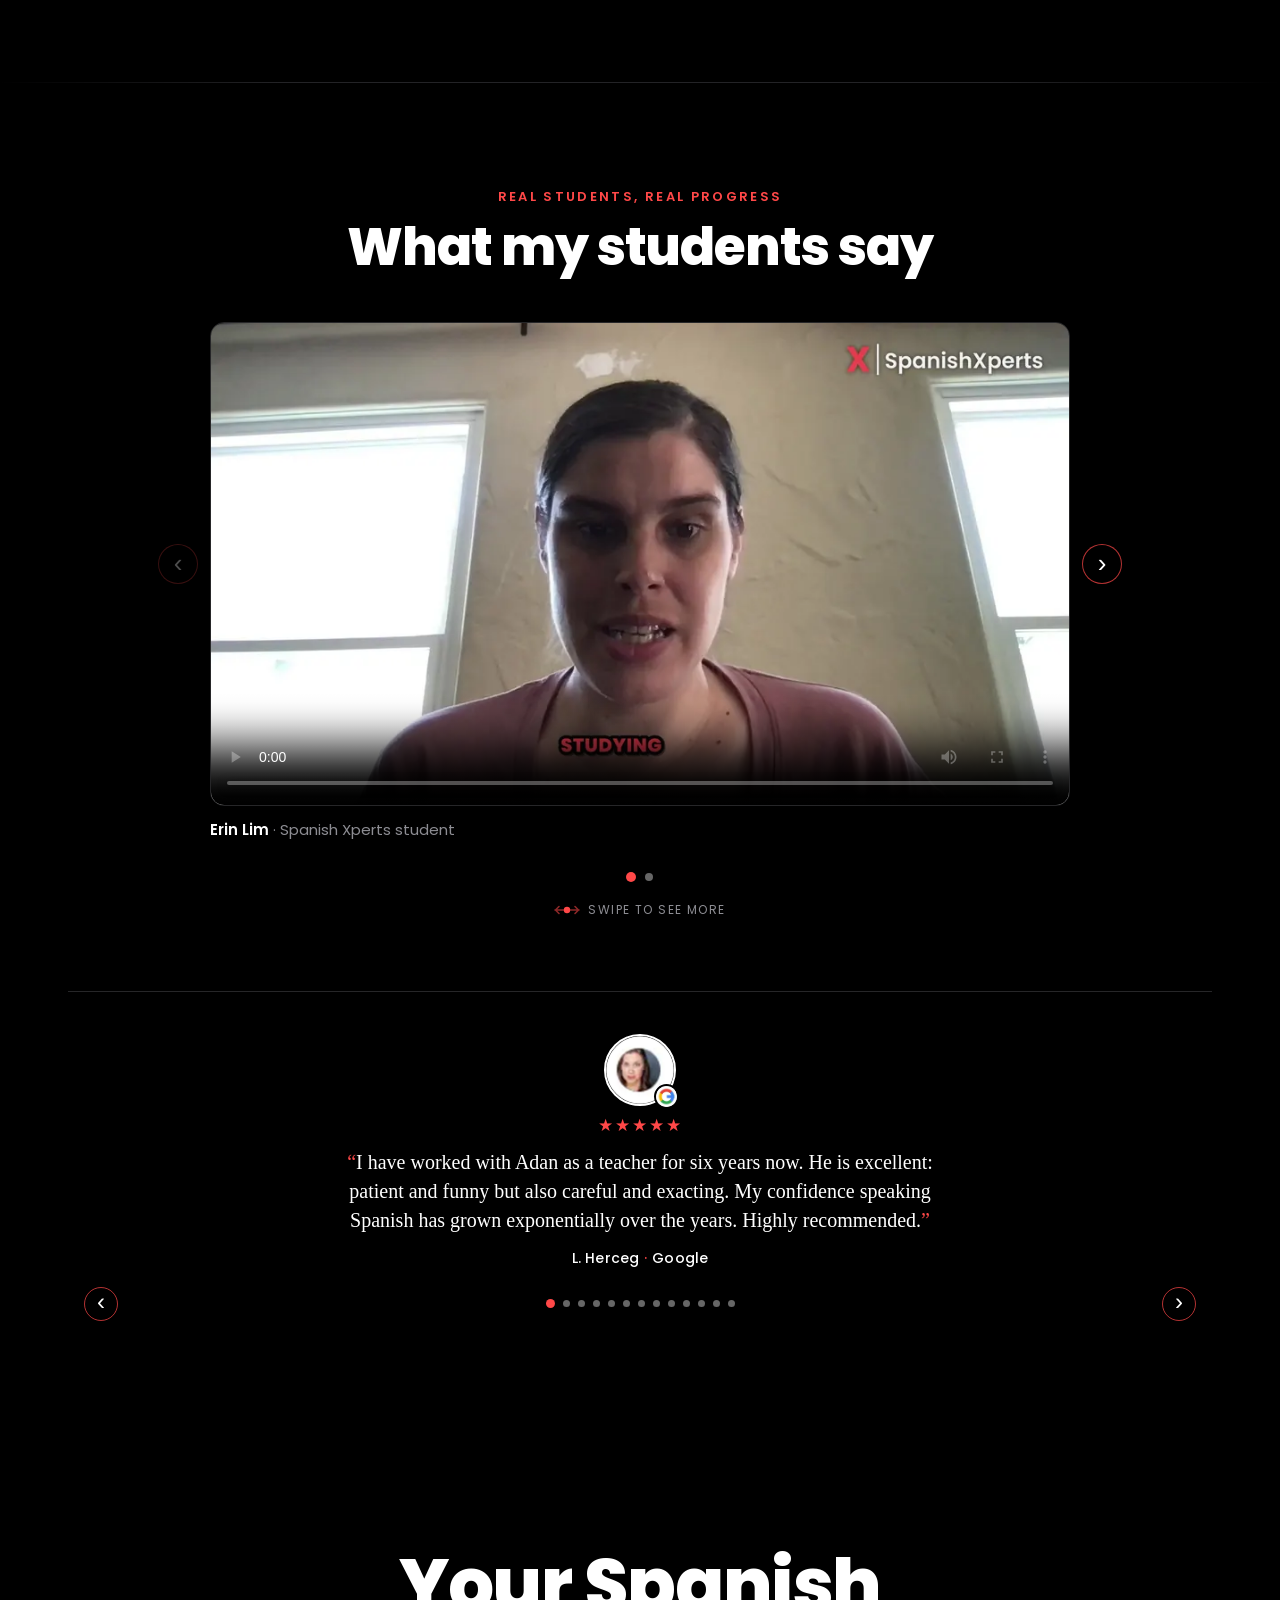
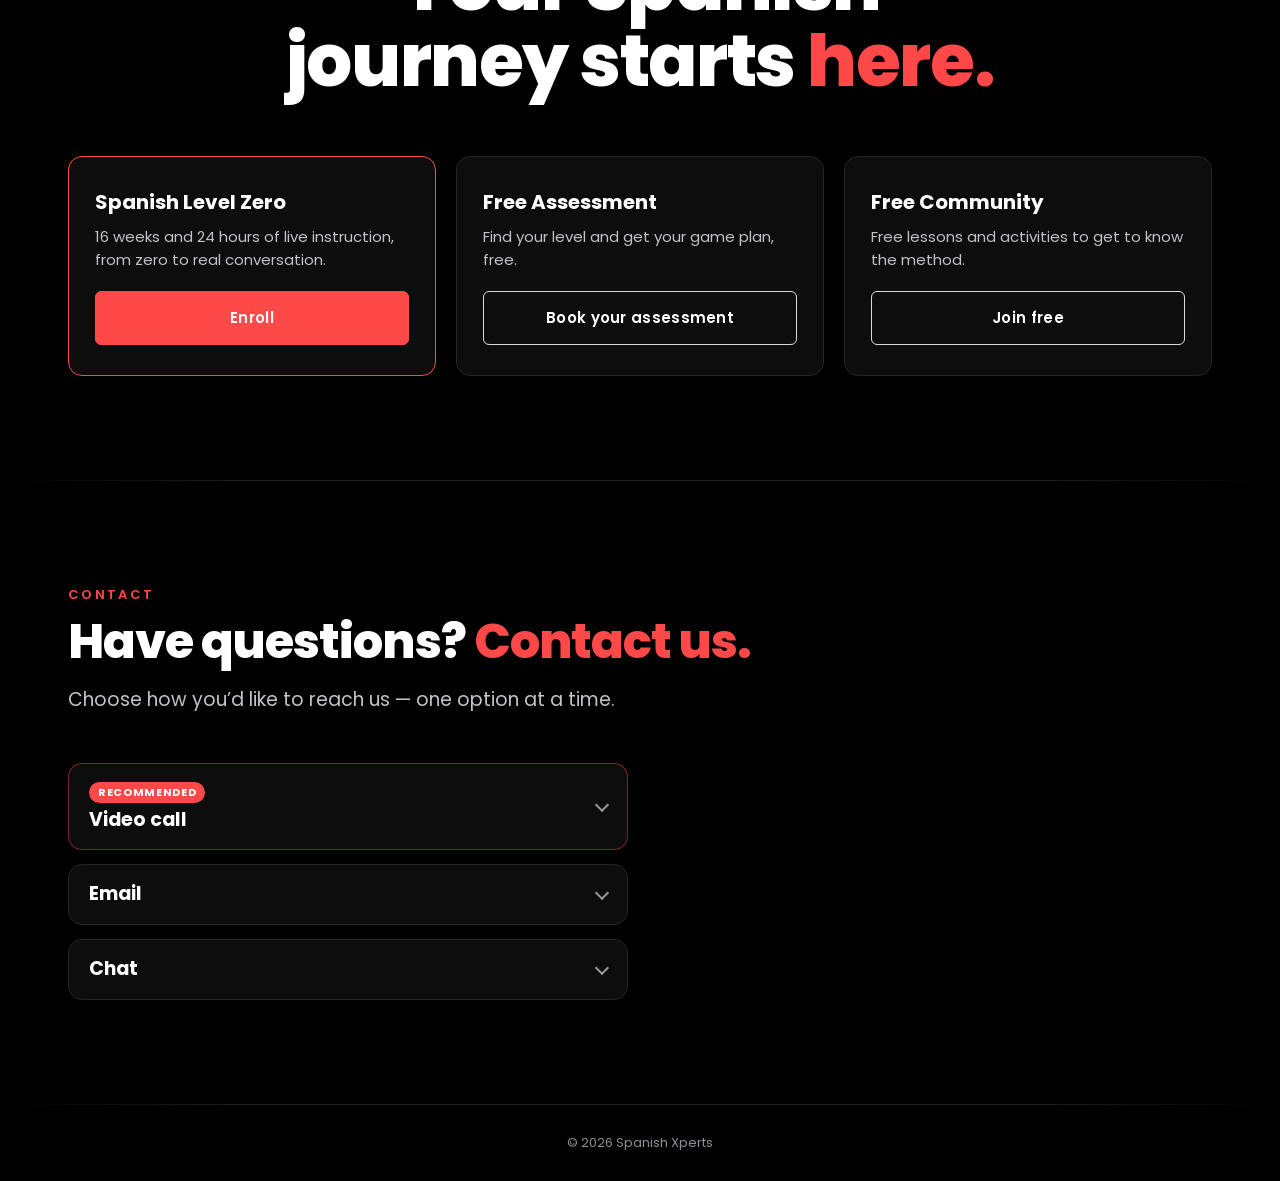
==== commit e50f2d77: "Contact accordion polish + hero journey copy; fix Pages deploy Keep Video/Email/Chat as a single-col" ====
--- a/index.html
+++ b/index.html
@@ -19,12 +19,12 @@
     VIDEO_ERIN_VERTICAL: "https://video.wixstatic.com/video/fa487c_6b6a15435828456ab7bf0d5fbafefe4f/720p/mp4/file.mp4"   /* URL de Wix Media de erin_lim_vertical_logo.mp4 */,
     VIDEO_LISA_16X9:     "https://video.wixstatic.com/video/fa487c_00bb8e5eb4094c19a763ba732ab861a2/720p/mp4/file.mp4"   /* URL de Wix Media de lisa_herceg_16x9_logo.mp4 */,
     VIDEO_ERIN_16X9:     "https://video.wixstatic.com/video/fa487c_65ab8b40d3a34971b05178c5579c52d2/720p/mp4/file.mp4"   /* URL de Wix Media de erin_lim_16x9_logo.mp4 */,
-    RECAPTCHA_SITE_KEY:  "RECAPTCHA_SITE_KEY"   /* Google reCAPTCHA v3 site key (public). Replace when Adán provides it. */
+    RECAPTCHA_SITE_KEY:  "6Lff5uAtAAAAAM1FRDr1zea_vEpcPD8dmdFNm3by"   /* Google reCAPTCHA v3 site key (public). Replace when Adán provides it. */
 };
 </script>
 <meta charset="utf-8">
 <meta name="viewport" content="width=device-width,initial-scale=1">
-<title>SpanishXperts – Every Spanish Hero Starts at Zero</title>
+<title>SpanishXperts – Your Spanish Journey Starts Here</title>
 <link rel="icon" href="assets/logo.svg">
 <link rel="preconnect" href="https://fonts.googleapis.com">
 <link rel="preconnect" href="https://fonts.gstatic.com" crossorigin>
@@ -217,7 +217,8 @@
 .sx-ct-chevron{flex:none;width:10px;height:10px;border-right:2px solid #9a9a9a;border-bottom:2px solid #9a9a9a;transform:rotate(45deg);transition:transform .2s ease,border-color .2s ease;margin-top:-4px}
 .sx-ct-card.is-open .sx-ct-chevron{transform:rotate(225deg);margin-top:4px;border-color:var(--sx-red)}
 .sx-ct-panel{display:none;padding:0 18px 20px;border-top:1px solid transparent}
-.sx-ct-card.is-open .sx-ct-panel{display:block;border-top-color:rgba(255,255,255,.06)}
+.sx-ct-panel[hidden]{display:none!important}
+.sx-ct-card.is-open .sx-ct-panel:not([hidden]){display:block;border-top-color:rgba(255,255,255,.06)}
 .sx-ct-panel > p{margin:14px 0 0;font-size:15px;line-height:1.55;color:var(--sx-grey)}
 .sx-ct-panel > .sx-btn{margin-top:18px;width:100%;min-width:0;box-sizing:border-box}
 .sx-ct-mailhint{margin:12px 0 0;font-size:13px;line-height:1.5;color:var(--sx-dim)}
@@ -226,10 +227,11 @@
 .sx-ct-card .sx-form{margin-top:16px}
 .sx-ct-chatbtns{display:flex;flex-direction:column;gap:10px;margin-top:18px}
 .sx-ct-chatbtns .sx-btn{width:100%;min-width:0;box-sizing:border-box;margin-top:0}
-.sx-form{display:grid;gap:14px}
+.sx-form{display:grid;gap:12px}
 .sx-field label{display:block;margin-bottom:6px;font-size:13px;font-weight:500;color:#cfcfd4}
 .sx-field .sx-req{color:var(--sx-red);font-weight:600}
 .sx-field input,.sx-field textarea,.sx-field select{display:block;width:100%;padding:13px 14px;border:1px solid #3a3a3e;border-radius:8px;background:#0d0d0e;color:#fff;font:400 16px/1.4 Poppins,system-ui,sans-serif;-webkit-appearance:none;appearance:none}
+.sx-field input[type=month]{color-scheme:dark;-webkit-appearance:none;appearance:none;min-height:48px}
 .sx-field select{background-image:linear-gradient(45deg,transparent 50%,#9a9a9a 50%),linear-gradient(135deg,#9a9a9a 50%,transparent 50%);background-position:calc(100% - 18px) calc(50% - 2px),calc(100% - 12px) calc(50% - 2px);background-size:6px 6px,6px 6px;background-repeat:no-repeat;padding-right:36px}
 .sx-field textarea{min-height:120px;resize:vertical}
 .sx-field input:focus,.sx-field textarea:focus,.sx-field select:focus{outline:none;border-color:var(--sx-red);box-shadow:0 0 0 3px rgba(255,72,72,.2)}
@@ -241,8 +243,8 @@
 .grecaptcha-badge{visibility:hidden}
 @media (min-width:900px){
  .sx-contact .sx-h2{font-size:clamp(34px,4vw,48px)}
- .sx-ct-widgets{grid-template-columns:repeat(3,1fr);gap:16px;align-items:start;margin-top:48px}
- .sx-ct-toggle{padding:20px 20px}
+ .sx-ct-widgets{grid-template-columns:1fr;gap:14px;max-width:560px;margin-top:48px}
+ .sx-ct-toggle{padding:18px 20px}
  .sx-ct-title{font-size:19px}
  .sx-ct-panel{padding:0 20px 22px}
  .sx-form .sx-btn{width:100%}
@@ -639,7 +641,7 @@
 </script>
 <section class="sx-sec sx-close" id="start">
   <div class="sx-wrap">
-    <h2 class="sx-h2">Your Spanish starts at <span class="sx-red">Zero.</span></h2>
+    <h2 class="sx-h2">Your Spanish journey starts <span class="sx-red">here.</span></h2>
     <div class="sx-paths">
       <div class="sx-path sx-main"><h3>Spanish Level Zero</h3><p>16 weeks and 24 hours of live instruction, from zero to real conversation.</p><a class="sx-btn" href="/zero/">Enroll</a></div>
       <div class="sx-path"><h3>Free Assessment</h3><p>Find your level and get your game plan, free.</p><a class="sx-btn sx-outline" href="#" target="_top" data-sx-link="ASSESSMENT_URL">Book your assessment</a></div>
@@ -736,9 +738,12 @@
  var root=document.querySelector("[data-sx-ct-accordion]");
  if(root){
   var cards=[].slice.call(root.querySelectorAll(".sx-ct-card"));
-  function closeAll(except){cards.forEach(function(c){if(c===except)return;c.classList.remove("is-open");var b=c.querySelector(".sx-ct-toggle"),p=c.querySelector(".sx-ct-panel");if(b)b.setAttribute("aria-expanded","false");if(p)p.hidden=true})}
+  function setOpen(card,open){var b=card.querySelector(".sx-ct-toggle"),p=card.querySelector(".sx-ct-panel");card.classList.toggle("is-open",!!open);if(b)b.setAttribute("aria-expanded",open?"true":"false");if(p){p.hidden=!open;if(open)p.removeAttribute("hidden");else p.setAttribute("hidden","")}}
+  function closeAll(except){cards.forEach(function(c){if(c!==except)setOpen(c,false)})}
+  /* default: all collapsed */
+  cards.forEach(function(c){setOpen(c,false)});
   cards.forEach(function(card){var btn=card.querySelector(".sx-ct-toggle"),panel=card.querySelector(".sx-ct-panel");if(!btn||!panel)return;
-   btn.addEventListener("click",function(){var open=card.classList.contains("is-open");closeAll(open?null:card);if(open){card.classList.remove("is-open");btn.setAttribute("aria-expanded","false");panel.hidden=true}else{card.classList.add("is-open");btn.setAttribute("aria-expanded","true");panel.hidden=false}});
+   btn.addEventListener("click",function(){var open=card.classList.contains("is-open");closeAll(open?null:card);setOpen(card,!open)});
   });
  }
 })();
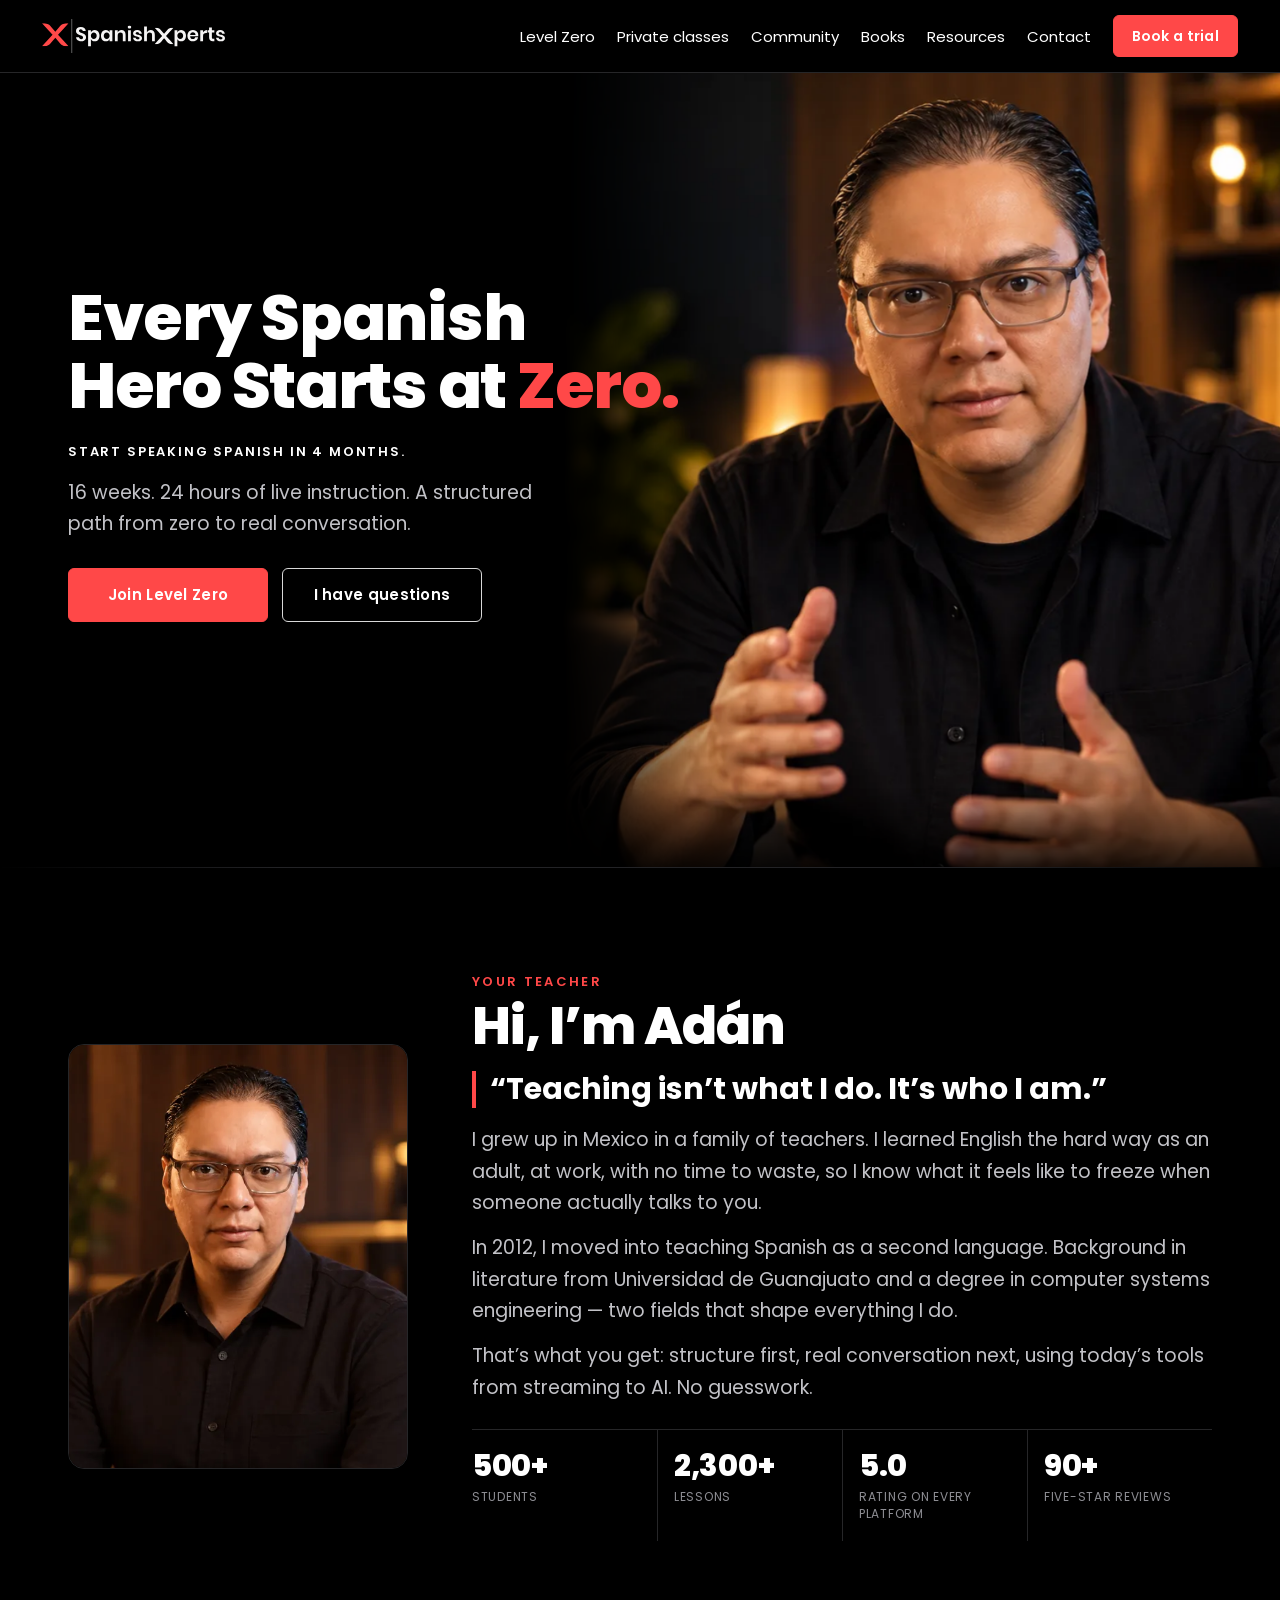
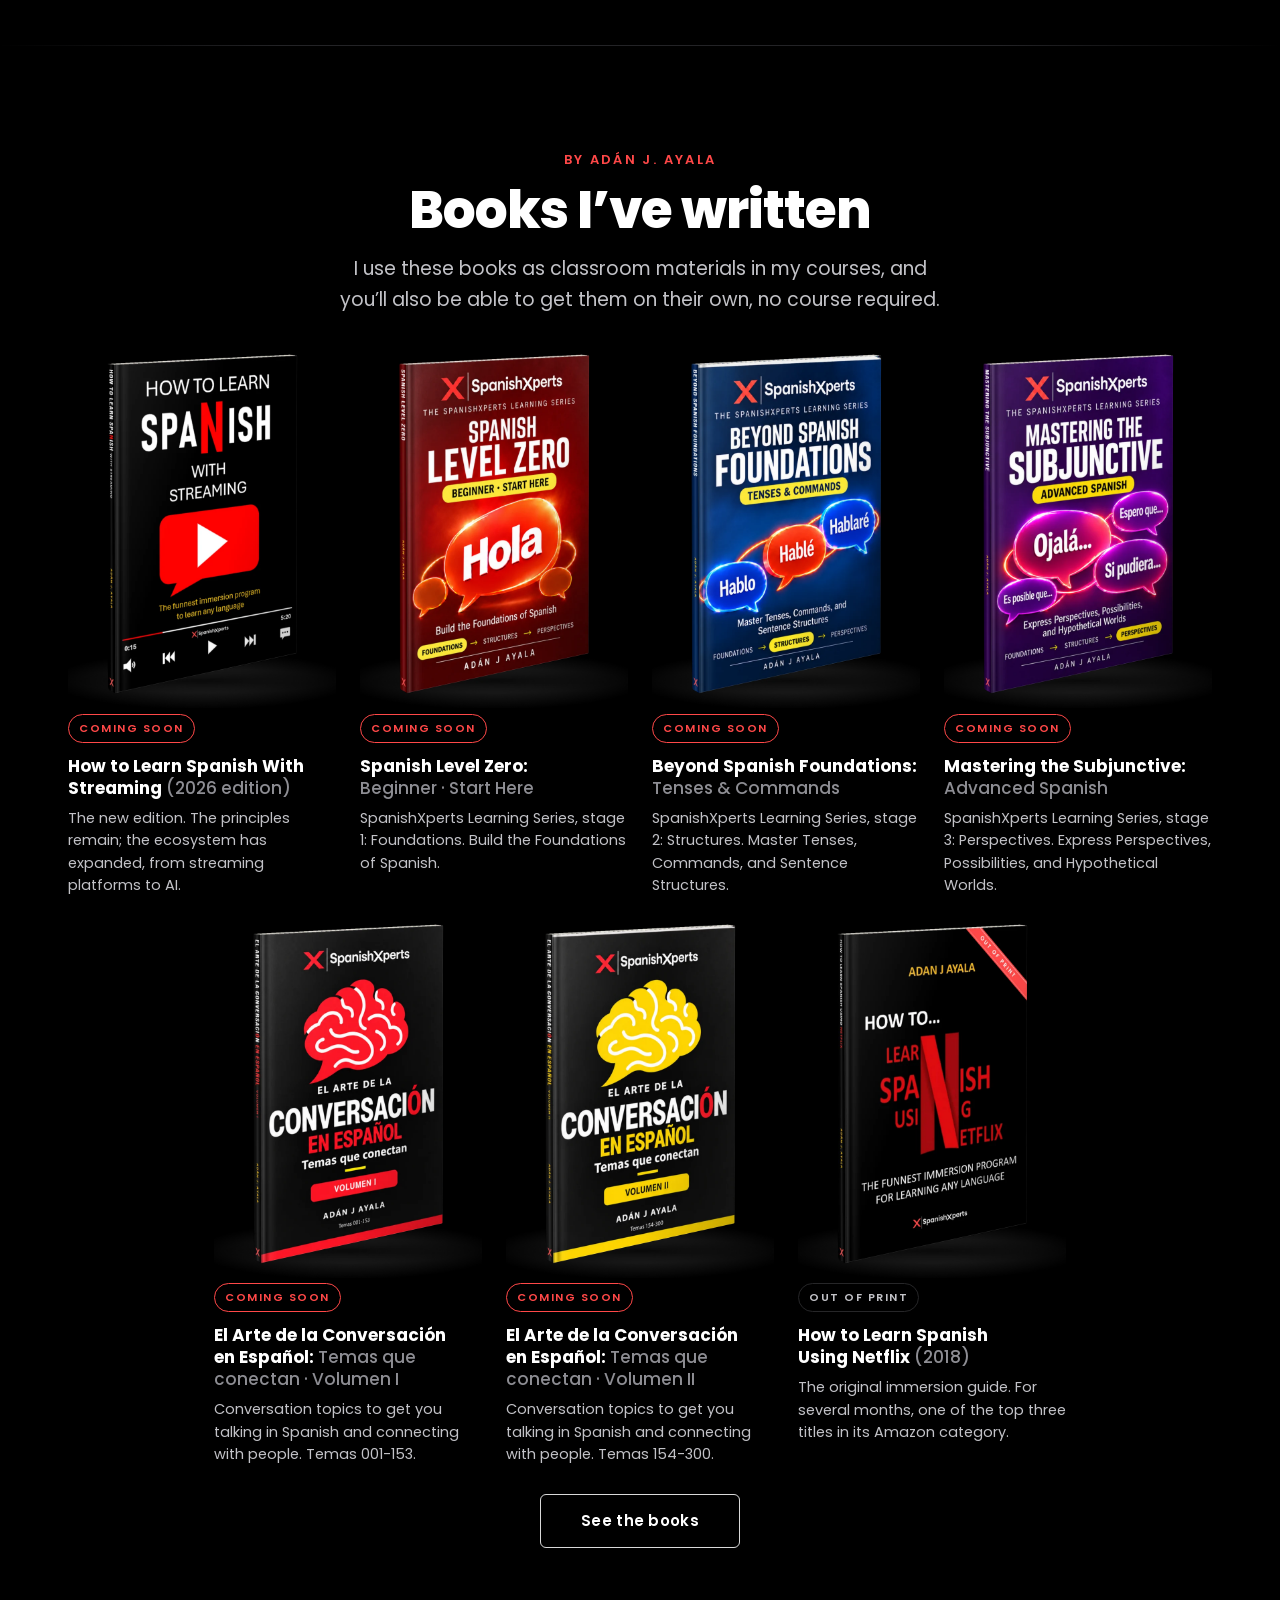
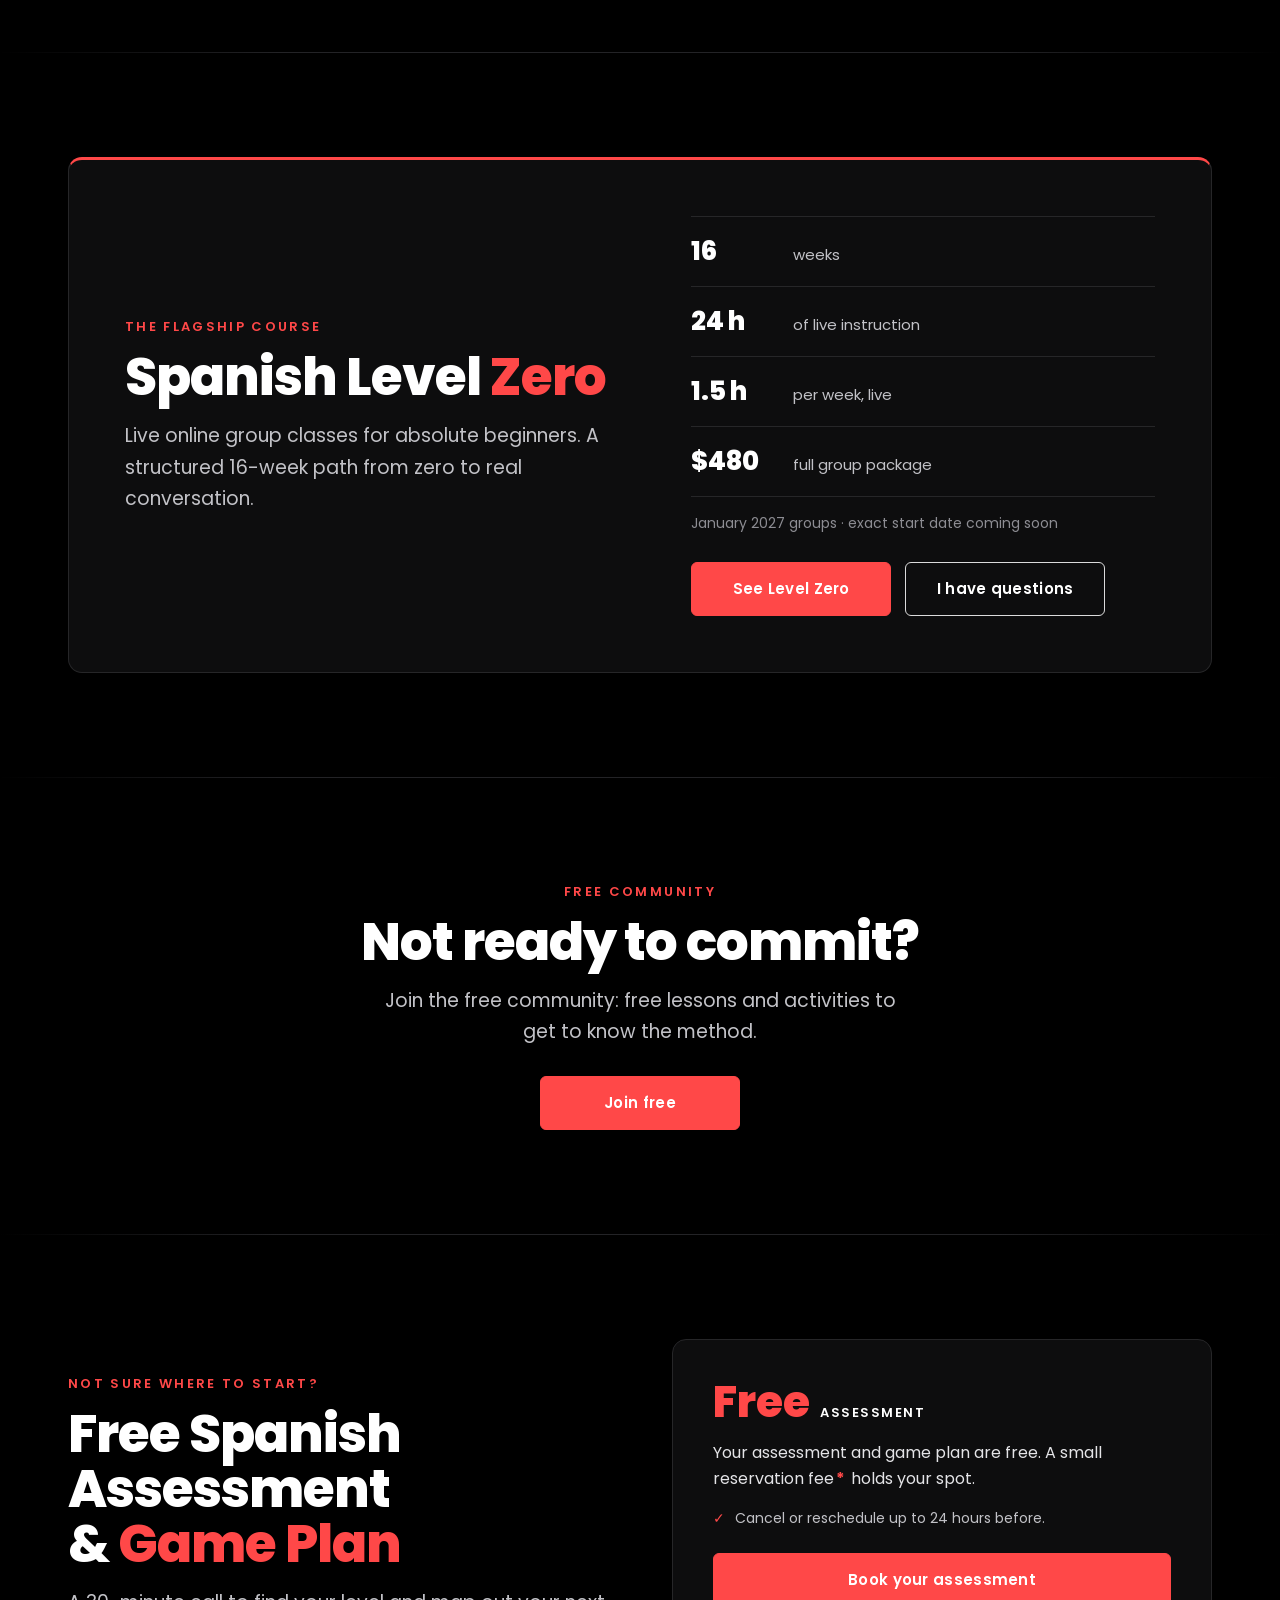
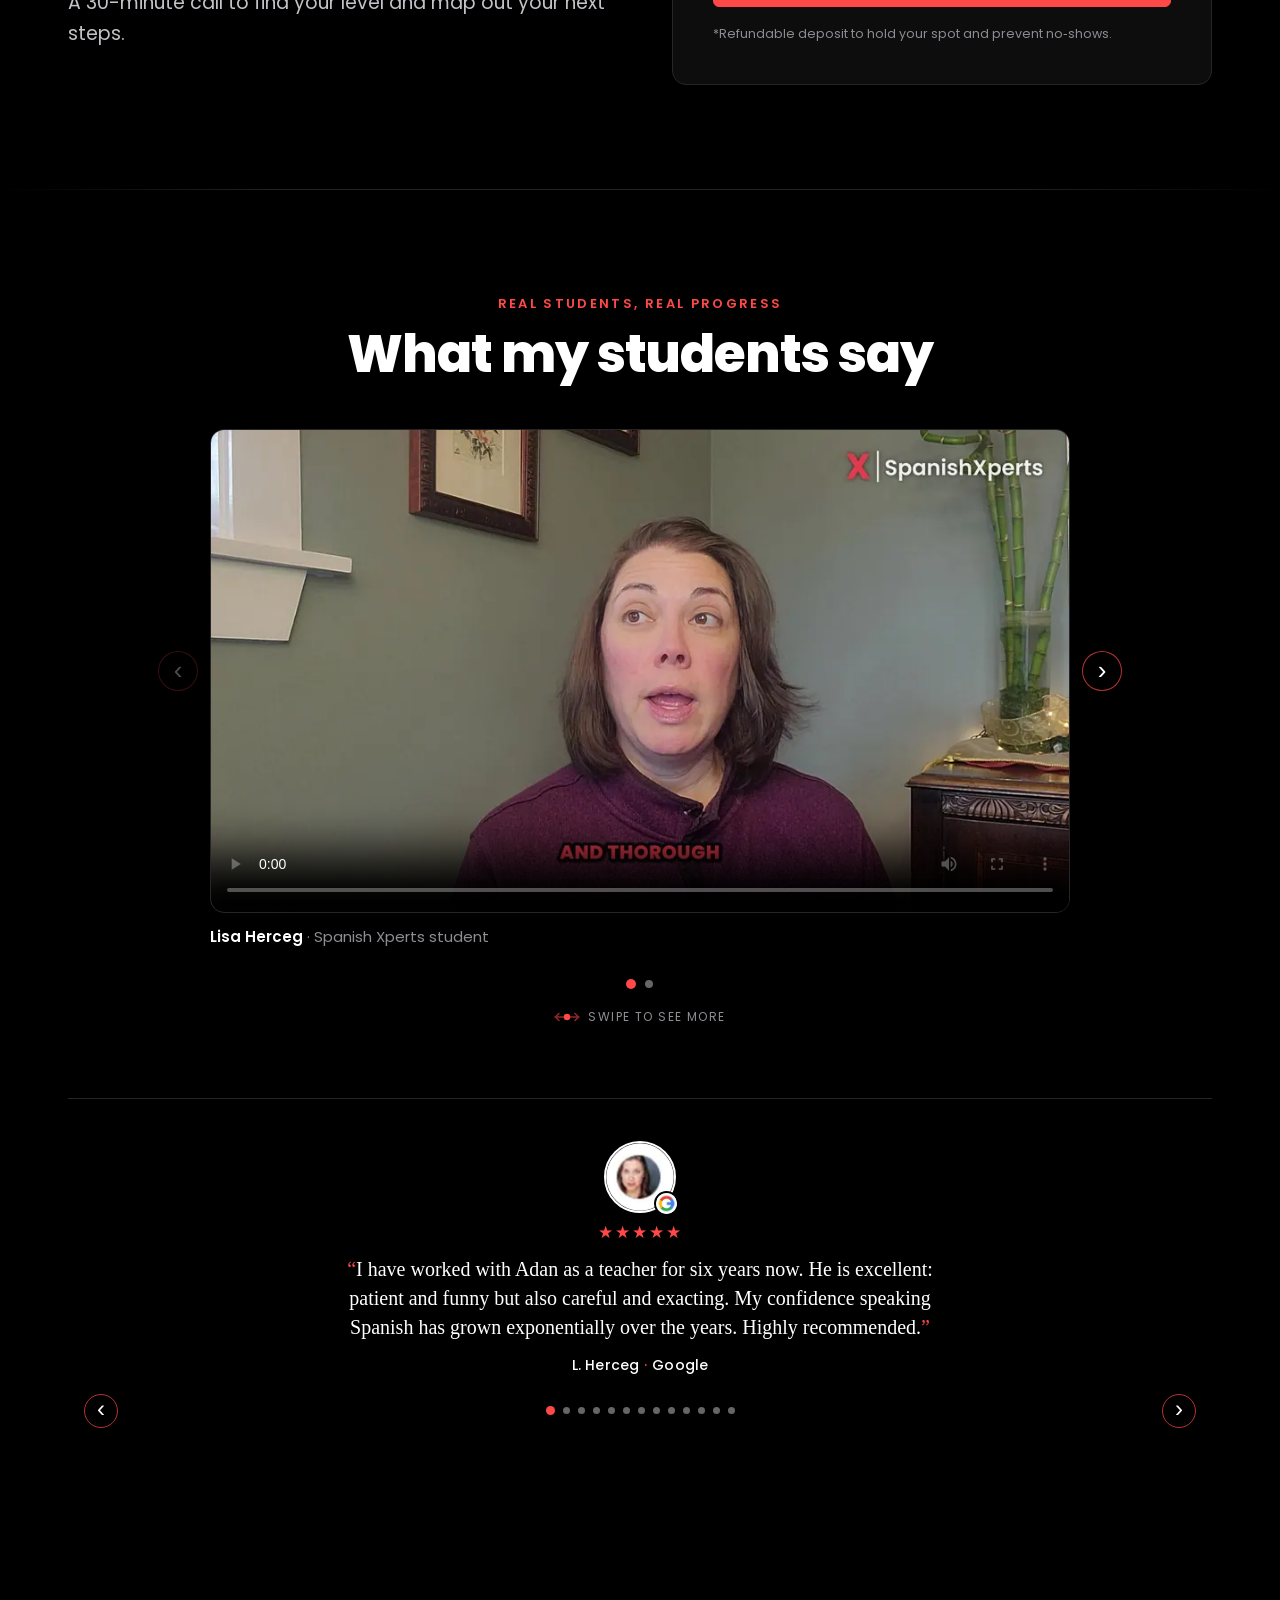
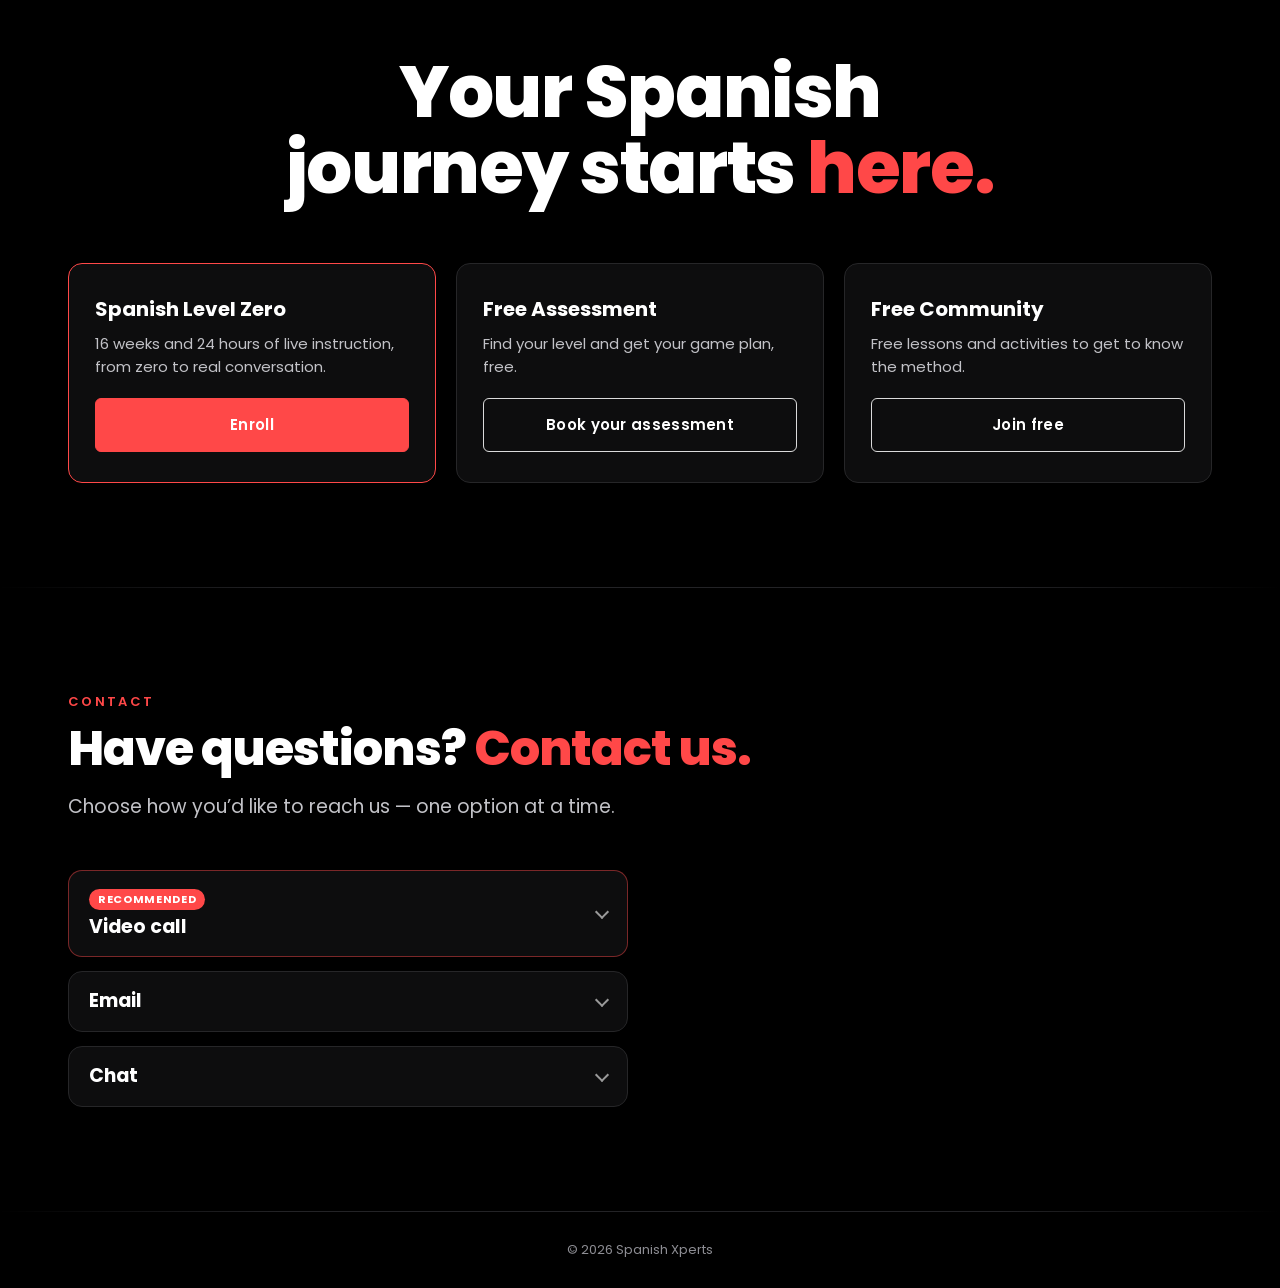
==== commit d0a0cd10: "Hide public placeholders for unknown data; add confirmed Level Zero package (24 h, $480, 1.5 h/week," ====
--- a/index.html
+++ b/index.html
@@ -201,7 +201,7 @@
 :root{--sx-gold:#F5B800}
 .sx-ph{display:inline-block;max-width:100%;border:2px dashed var(--sx-gold);border-radius:8px;padding:6px 10px;background:rgba(245,184,0,.08);color:var(--sx-gold);font:600 13px/1.45 Poppins,system-ui,sans-serif;letter-spacing:.02em;text-transform:none;overflow-wrap:anywhere;vertical-align:middle}
 .sx-ph-tag{display:block;margin-top:8px;text-align:center}
-a[data-ph]{outline:2px dashed var(--sx-gold);outline-offset:4px}
+.sx-ph,[data-placeholder],a[data-ph]{display:none!important}
 .sx-phwrap{display:flex;flex-direction:column;align-items:stretch;gap:6px;width:100%}
 .sx-ct-lead{max-width:560px}
 .sx-ct-widgets{display:grid;gap:12px;margin-top:36px}
@@ -567,9 +567,11 @@
         <ul class="sx-facts">
           <li><b>16</b><span>weeks</span></li>
           <li><b>24 h</b><span>of live instruction</span></li>
-          <li><b>90 min</b><span>per live class</span></li>
+          <li><b>1.5 h</b><span>per week, live</span></li>
+          <li><b>$480</b><span>full group package</span></li>
         </ul>
-        <div class="sx-btns"><a class="sx-btn" href="/zero/">Enroll now</a></div>
+        <p class="sx-small sx-lz-when">January 2027 groups &middot; exact start date coming soon</p>
+        <div class="sx-btns"><a class="sx-btn" href="/zero/">See Level Zero</a><a class="sx-btn sx-outline" href="#contacto" data-sx-scroll>I have questions</a></div>
       </div>
     </div>
   </div>
